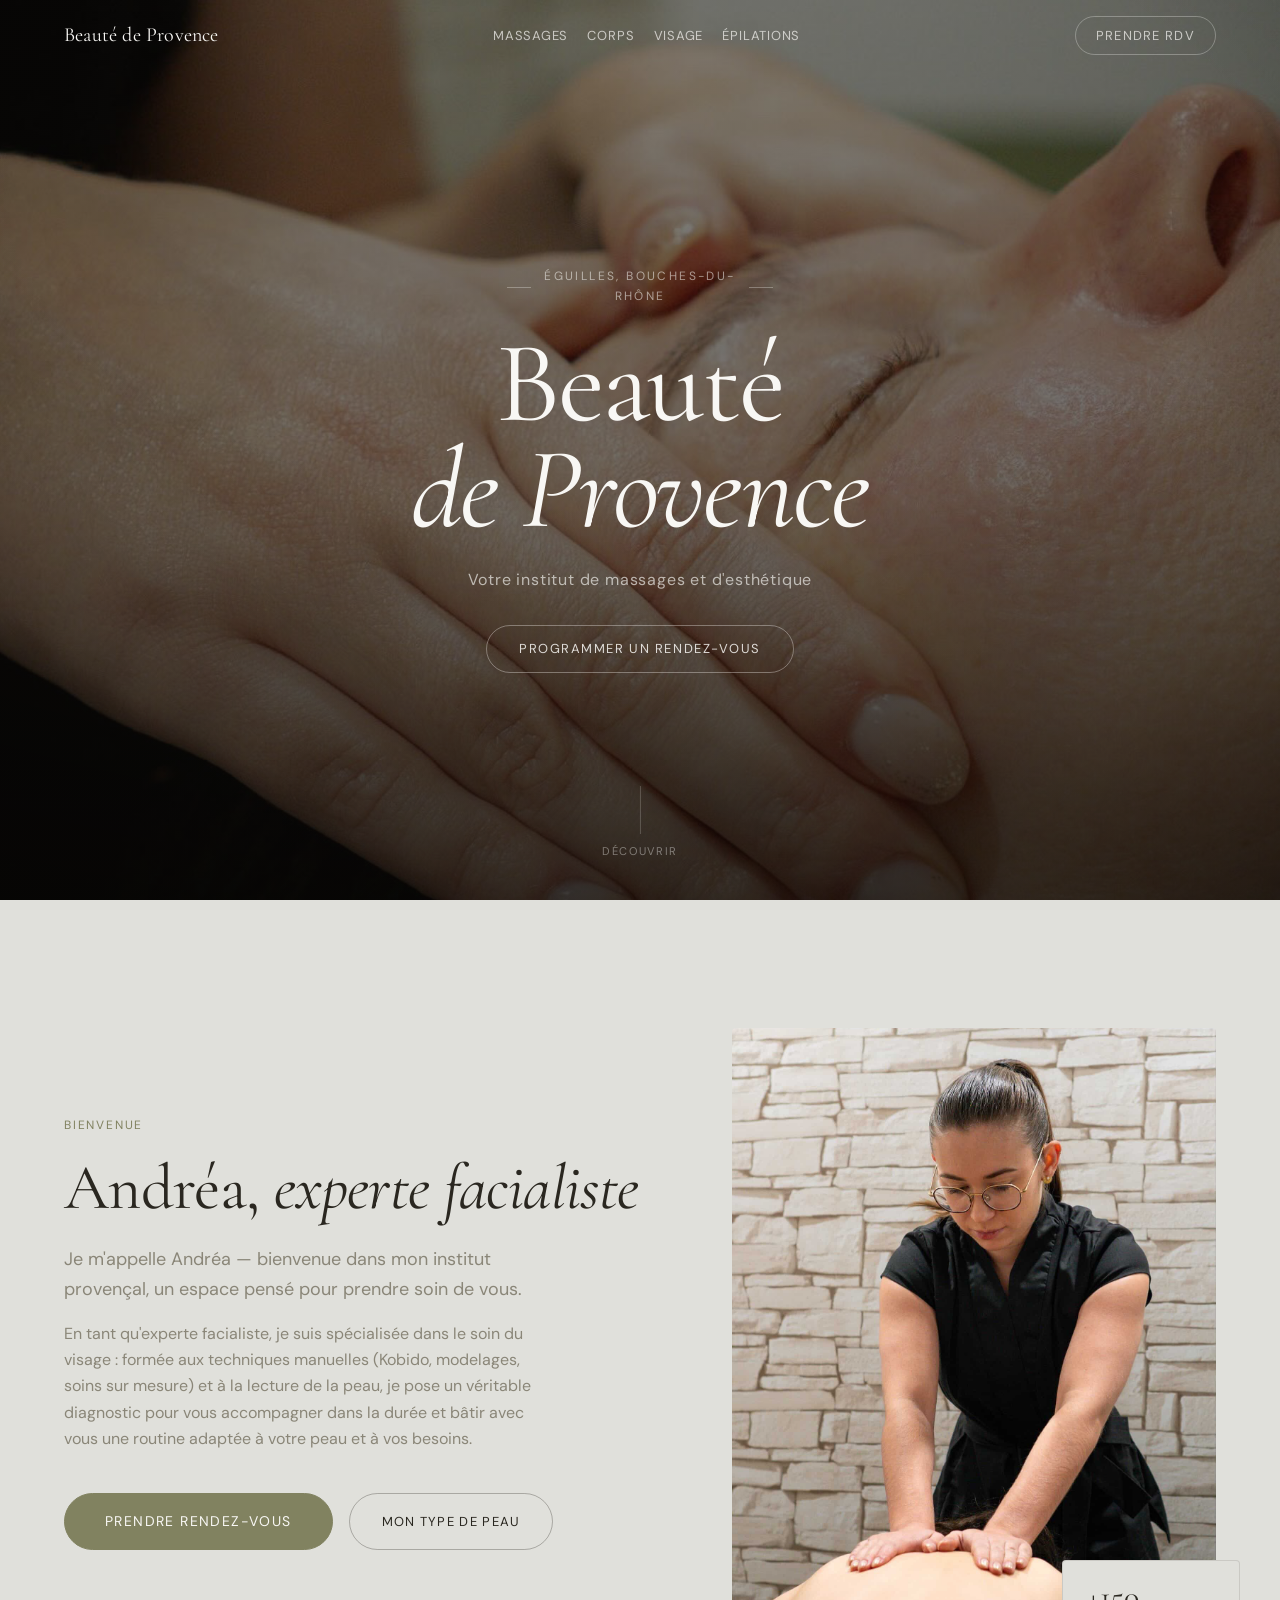
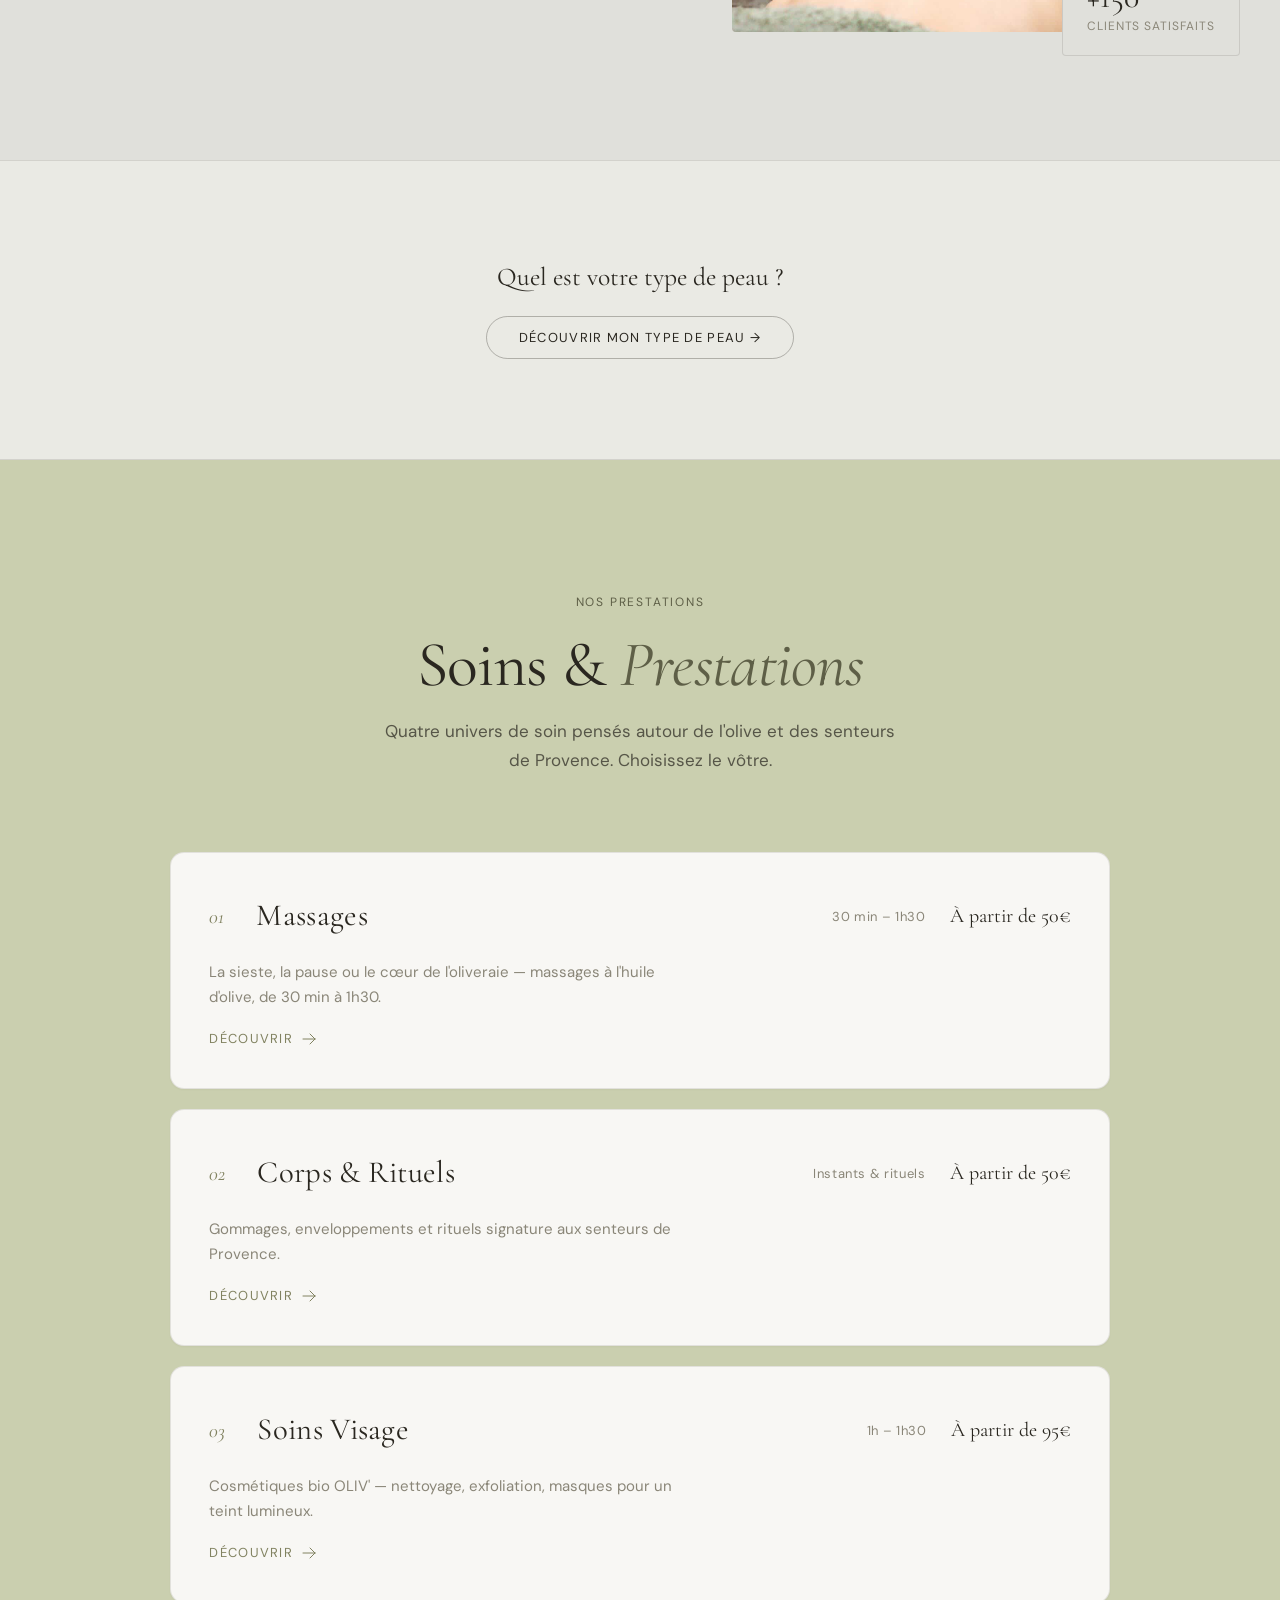
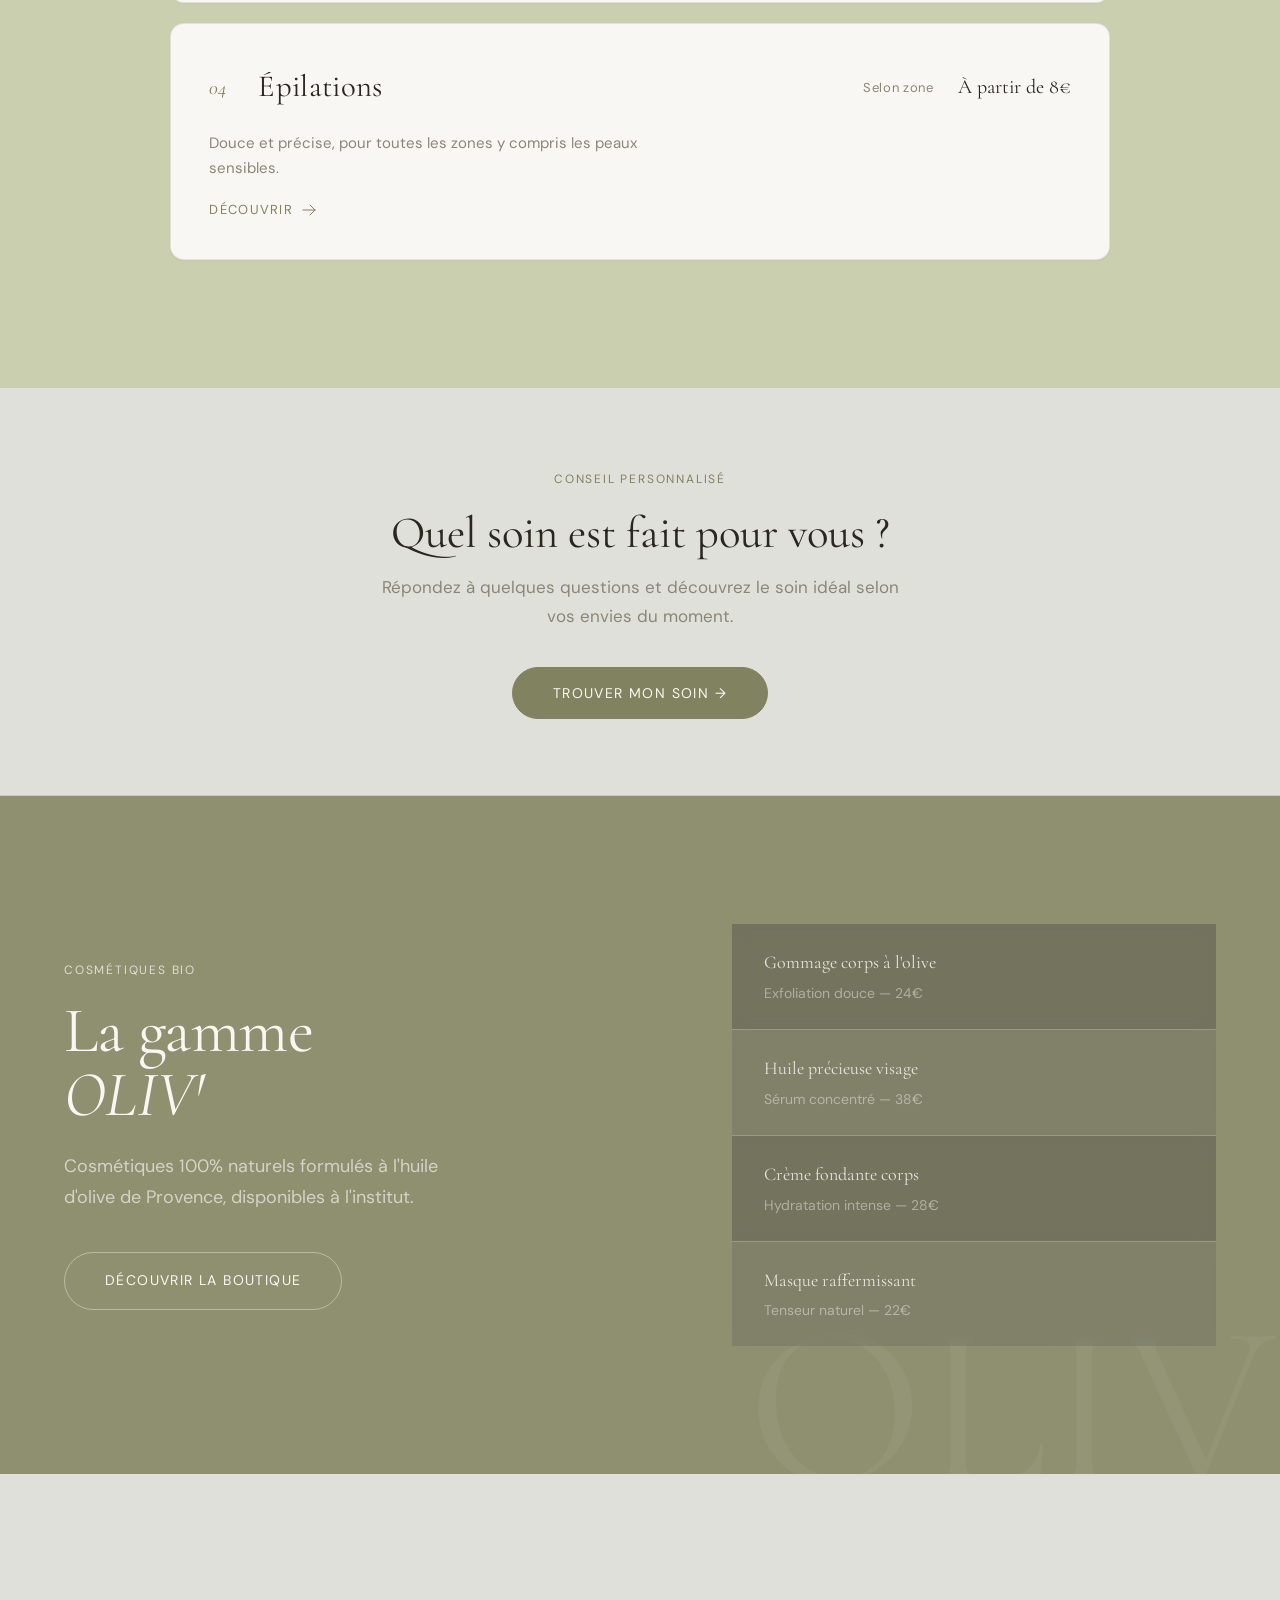
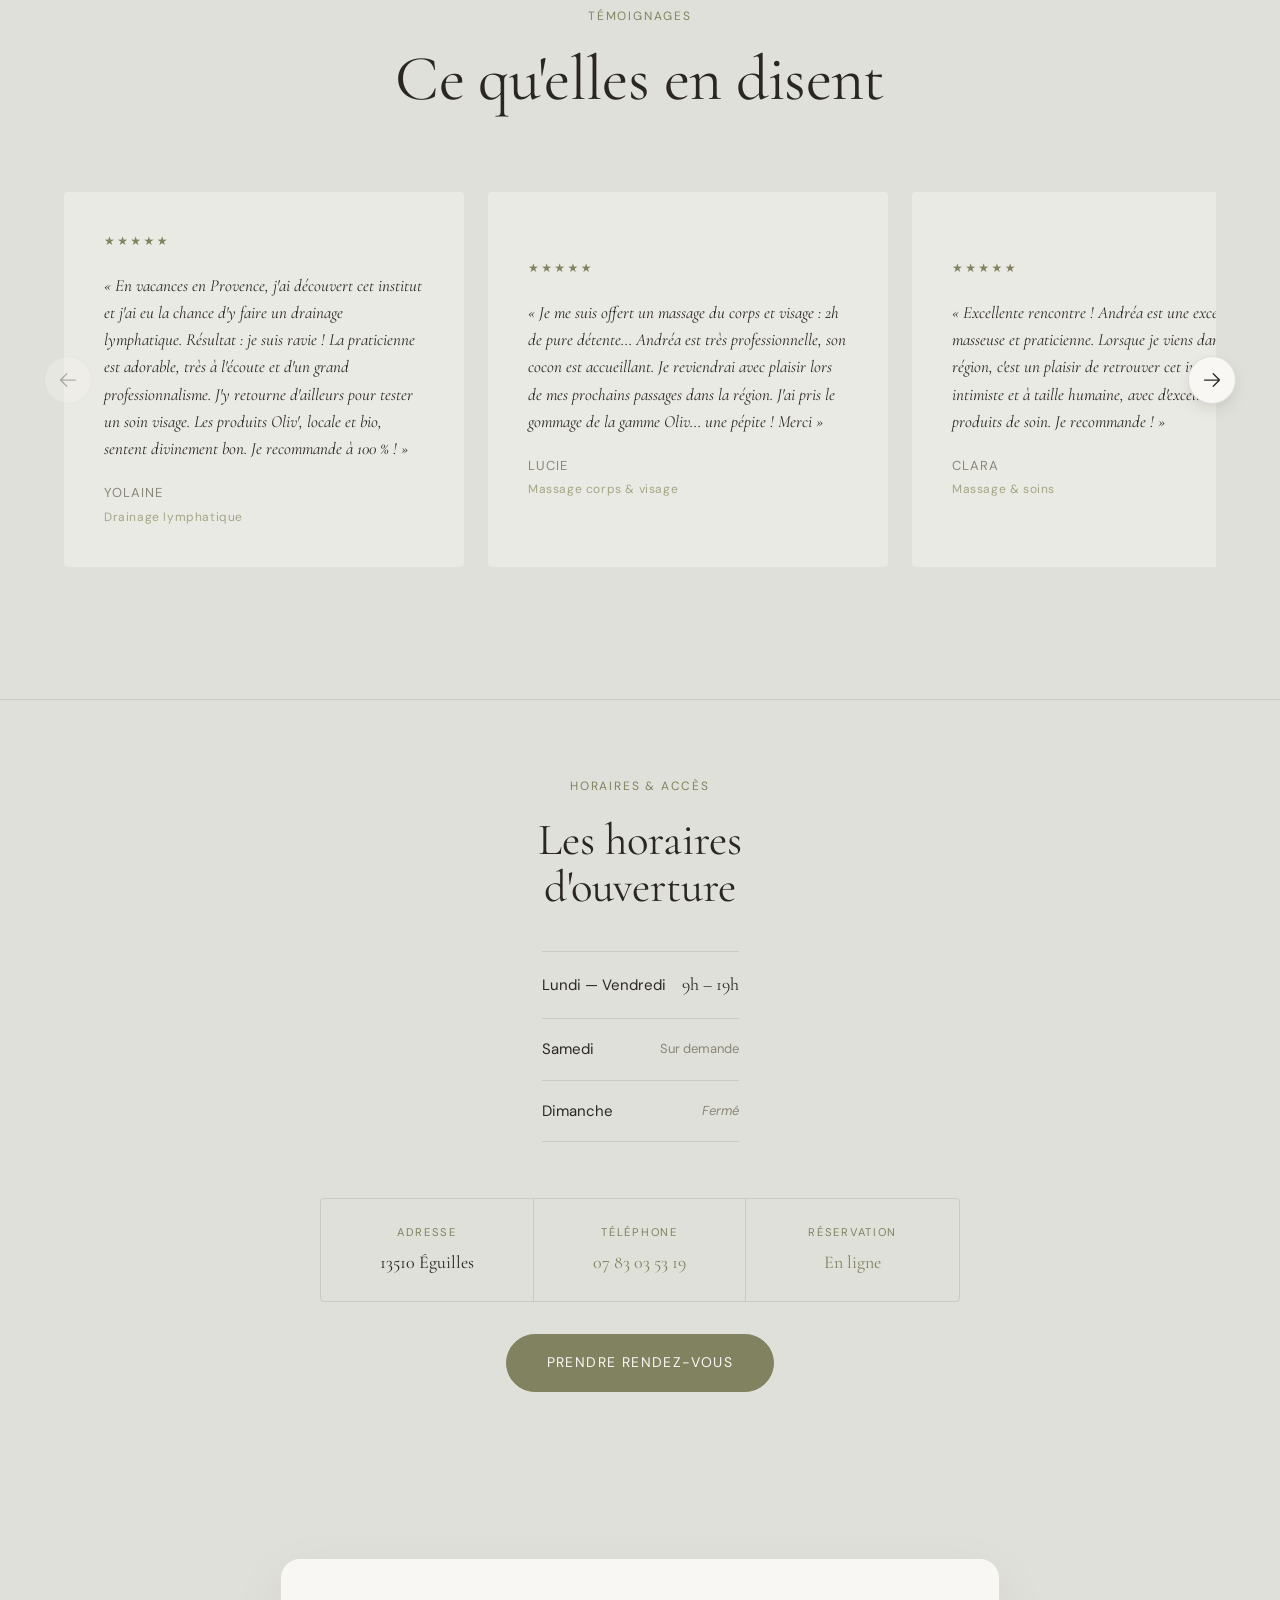
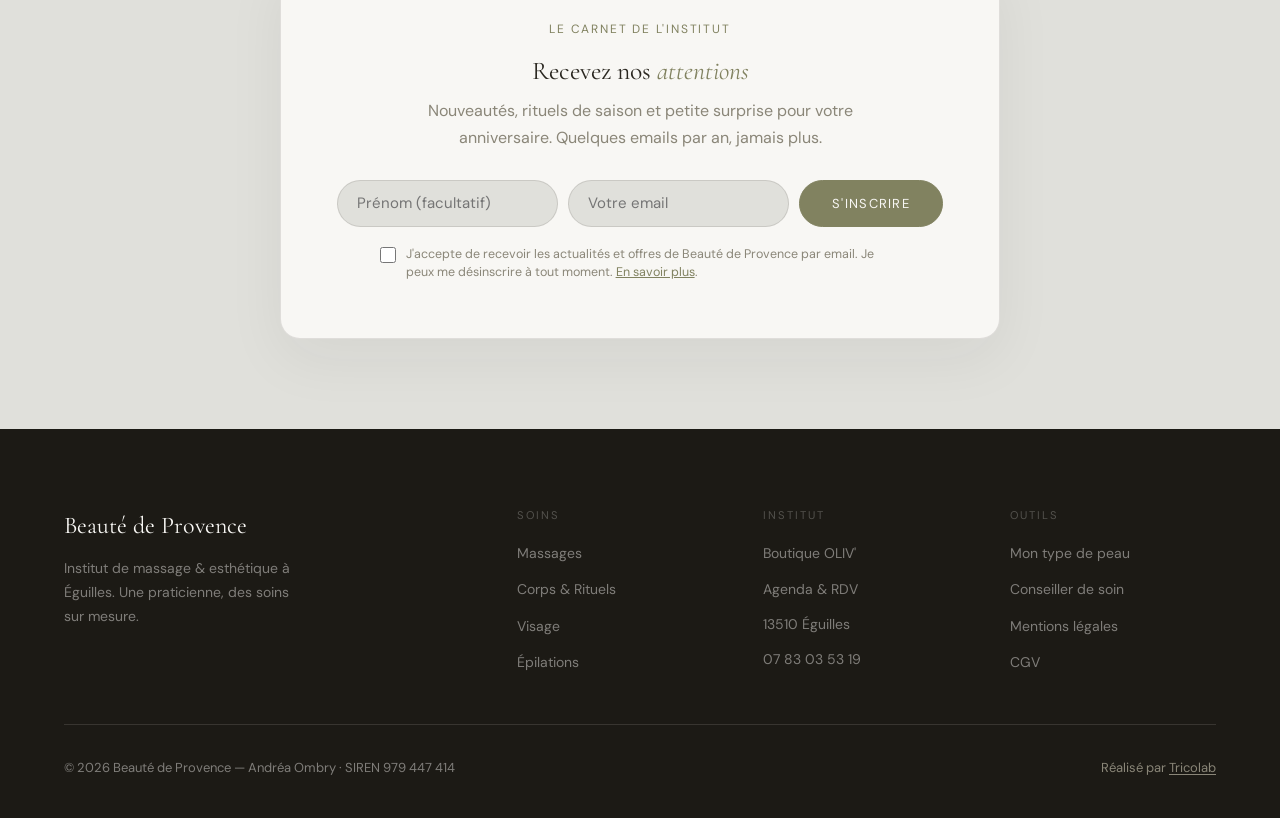
==== index.html @ d8b77d00 "feat: diagnostic peau payant, massage Balade (cabine 90min), num tél, produits OLIV' - Numéro de tél" ====
<!DOCTYPE html>
<html lang="fr">
<head>
  <meta charset="UTF-8">
  <meta name="viewport" content="width=device-width, initial-scale=1.0">
  <title>Beauté de Provence — Institut Massage &amp; Esthétique, Éguilles</title>
  <meta name="description" content="Institut de massage et esthétique à Éguilles (13510). Andréa Ombry. Massages, soins visage, rituels corps, épilations, cosmétiques OLIV'. Réservation en ligne.">
  <link rel="canonical" href="https://www.beautedeprovence.fr/">
  <meta property="og:title" content="Beauté de Provence — Institut Massage &amp; Esthétique">
  <meta property="og:description" content="Institut de massage et esthétique à Éguilles. Soins sur mesure par Andréa Ombry.">
  <meta property="og:image" content="https://www.beautedeprovence.fr/assets/og.jpg">
  <meta name="twitter:card" content="summary_large_image">
  <script type="application/ld+json">{"@context":"https://schema.org","@type":"BeautySalon","name":"Beauté de Provence","description":"Institut de massage et esthétique à Éguilles","url":"https://www.beautedeprovence.fr","telephone":"+33783035319","address":{"@type":"PostalAddress","addressLocality":"Éguilles","postalCode":"13510","addressCountry":"FR"},"openingHoursSpecification":[{"@type":"OpeningHoursSpecification","dayOfWeek":["Monday","Tuesday","Wednesday","Thursday","Friday"],"opens":"09:00","closes":"19:00"}],"priceRange":"€€"}</script>
  <link rel="preconnect" href="https://fonts.googleapis.com">
  <link rel="preconnect" href="https://fonts.gstatic.com" crossorigin>
  <link href="https://fonts.googleapis.com/css2?family=Cormorant+Garamond:ital,wght@0,300;0,400;0,500;1,300;1,400&family=DM+Sans:wght@300;400;500&display=swap" rel="stylesheet">
  <link rel="stylesheet" href="css/main.css?v=20260703f">
</head>
<body>

<!-- ═══════════════════════════════ NAV ═══════════════════════════════ -->
<nav class="nav nav--dark" id="nav">
  <div class="wrap nav__inner">
    <a href="index.html" class="nav__logo">Beauté de Provence</a>
    <ul class="nav__links">
      <li><a href="massages.html" class="nav__link">Massages</a></li>
      <li><a href="corps.html" class="nav__link">Corps</a></li>
      <li><a href="visage.html" class="nav__link">Visage</a></li>
      <li><a href="epilations.html" class="nav__link">Épilations</a></li>
    </ul>
    <a href="rendez-vous.html" class="nav__cta">Prendre RDV</a>
    <button class="nav__burger" aria-label="Menu" aria-expanded="false">
      <span></span><span></span><span></span>
    </button>
  </div>
</nav>

<div class="nav__mobile">
  <a href="massages.html">Massages</a>
  <a href="corps.html">Corps &amp; Rituels</a>
  <a href="visage.html">Visage</a>
  <a href="epilations.html">Épilations</a>
  <a href="boutique-oliv.html">Boutique OLIV'</a>
  <a href="rendez-vous.html">Prendre rendez-vous</a>
</div>

<!-- ═══════════════════════════════ HERO ══════════════════════════════ -->
<section class="hero">
  <div class="hero__media">
    <video
      class="hero__video"
      src="assets/video/hero.mp4"
      poster="assets/images/hero-poster.jpg"
      autoplay
      muted
      loop
      playsinline
      preload="auto"
      data-fallback="assets/images/hero-fallback.jpg"
      aria-label="Institut Beauté de Provence, Éguilles"
    ></video>
  </div>
  <div class="hero__overlay"></div>
  <div class="hero__content">
    <p class="hero__eyebrow" data-reveal="fade">Éguilles, Bouches-du-Rhône</p>
    <h1 class="hero__title" data-reveal data-delay="2">Beauté<br><em>de Provence</em></h1>
    <p class="hero__sub" data-reveal data-delay="3">Votre institut de massages et d'esthétique</p>
    <a href="rendez-vous.html" class="hero__pill" data-reveal data-delay="4">Programmer un rendez-vous</a>
  </div>
  <div class="hero__scroll">
    <div class="hero__scroll-line"></div>
    <span>Découvrir</span>
  </div>
</section>

<!-- ═══════════════════════════════ INTRO ═════════════════════════════ -->
<section class="section">
  <div class="wrap">
    <div class="grid-asym">
      <div data-reveal>
        <p class="section-eyebrow">Bienvenue</p>
        <h2 class="d2">Andréa, <em>experte facialiste</em></h2>
        <p class="body-lg text-muted" style="margin-top:1.5rem;max-width:480px">
          Je m'appelle Andréa — bienvenue dans mon institut provençal, un espace pensé pour prendre soin de vous.
        </p>
        <p class="body text-muted" style="margin-top:1rem;max-width:480px">
          En tant qu'experte facialiste, je suis spécialisée dans le soin du visage : formée aux techniques manuelles (Kobido, modelages, soins sur mesure) et à la lecture de la peau, je pose un véritable diagnostic pour vous accompagner dans la durée et bâtir avec vous une routine adaptée à votre peau et à vos besoins.
        </p>
        <div style="margin-top:2.5rem;display:flex;flex-wrap:wrap;gap:1rem">
          <a href="rendez-vous.html" class="btn btn--olive btn--lg">Prendre rendez-vous</a>
          <button class="btn btn--outline" data-sim="diagnostic">Mon type de peau</button>
        </div>
      </div>
      <div data-reveal="right" data-delay="2">
        <div style="position:relative">
          <div class="card-photo" style="aspect-ratio:4/5">
            <img src="assets/images/institut-massage.jpg" alt="Andréa, praticienne à l'institut Beauté de Provence, réalisant un massage" loading="lazy">
          </div>
          <div class="hide-mobile" style="position:absolute;bottom:-1.5rem;right:-1.5rem;background:var(--bg);border:1px solid var(--line);border-radius:4px;padding:1.25rem 1.5rem;min-width:160px">
            <p style="font-family:var(--font-display);font-size:2rem;line-height:1">+150</p>
            <p class="caption text-muted" style="margin-top:.25rem">clients satisfaits</p>
          </div>
        </div>
      </div>
    </div>
  </div>
</section>

<!-- ═══════════════════════════════ SIMULATEURS ═══════════════════════ -->
<section class="section--sm" style="background:var(--bg-card);border-top:1px solid var(--line);border-bottom:1px solid var(--line)">
  <div class="wrap">
    <div style="text-align:center;padding:clamp(.5rem,3vw,1.5rem) 0" data-reveal>
      <h3 class="h2" style="margin-bottom:1.5rem">Quel est votre type de peau ?</h3>
      <button class="btn btn--outline" data-sim="diagnostic">Découvrir mon type de peau →</button>
    </div>
  </div>
</section>

<!-- ═══════════════════════════════ SOINS ═════════════════════════════ -->
<section class="section section--soins">
  <div class="wrap">
    <div class="section-header section-header--center" data-reveal>
      <p class="section-eyebrow">Nos prestations</p>
      <h2 class="d2">Soins &amp; <em>Prestations</em></h2>
      <p class="section-sub">Quatre univers de soin pensés autour de l'olive et des senteurs de Provence. Choisissez le vôtre.</p>
    </div>
    <div class="soins-list">
      <div class="card-soin" data-reveal data-delay="1">
        <div class="card-soin__top">
          <span class="card-soin__num">01</span>
          <h3 class="card-soin__title" style="flex:1;padding:0 1rem">Massages</h3>
          <div class="card-soin__meta hide-mobile">
            <span class="card-soin__duration">30 min – 1h30</span>
            <span class="card-soin__price">À partir de 50€</span>
          </div>
        </div>
        <p class="card-soin__desc">La sieste, la pause ou le cœur de l'oliveraie — massages à l'huile d'olive, de 30 min à 1h30.</p>
        <div style="display:flex;align-items:center;justify-content:space-between">
          <div class="card-soin__meta hide-desktop" style="display:flex;gap:1rem">
            <span class="card-soin__duration">30 min – 1h30</span>
            <span class="card-soin__price">À partir de 50€</span>
          </div>
          <a href="massages.html" class="card-soin__link">
            Découvrir
            <svg xmlns="http://www.w3.org/2000/svg" fill="none" viewBox="0 0 24 24" stroke-width="1.5" stroke="currentColor"><path stroke-linecap="round" stroke-linejoin="round" d="M13.5 4.5L21 12m0 0l-7.5 7.5M21 12H3"/></svg>
          </a>
        </div>
      </div>

      <div class="card-soin" data-reveal data-delay="2">
        <div class="card-soin__top">
          <span class="card-soin__num">02</span>
          <h3 class="card-soin__title" style="flex:1;padding:0 1rem">Corps &amp; Rituels</h3>
          <div class="card-soin__meta hide-mobile">
            <span class="card-soin__duration">Instants &amp; rituels</span>
            <span class="card-soin__price">À partir de 50€</span>
          </div>
        </div>
        <p class="card-soin__desc">Gommages, enveloppements et rituels signature aux senteurs de Provence.</p>
        <div style="display:flex;align-items:center;justify-content:space-between">
          <div class="card-soin__meta hide-desktop" style="display:flex;gap:1rem">
            <span class="card-soin__duration">Instants &amp; rituels</span>
            <span class="card-soin__price">À partir de 50€</span>
          </div>
          <a href="corps.html" class="card-soin__link">
            Découvrir
            <svg xmlns="http://www.w3.org/2000/svg" fill="none" viewBox="0 0 24 24" stroke-width="1.5" stroke="currentColor"><path stroke-linecap="round" stroke-linejoin="round" d="M13.5 4.5L21 12m0 0l-7.5 7.5M21 12H3"/></svg>
          </a>
        </div>
      </div>

      <div class="card-soin" data-reveal data-delay="3">
        <div class="card-soin__top">
          <span class="card-soin__num">03</span>
          <h3 class="card-soin__title" style="flex:1;padding:0 1rem">Soins Visage</h3>
          <div class="card-soin__meta hide-mobile">
            <span class="card-soin__duration">1h – 1h30</span>
            <span class="card-soin__price">À partir de 95€</span>
          </div>
        </div>
        <p class="card-soin__desc">Cosmétiques bio OLIV' — nettoyage, exfoliation, masques pour un teint lumineux.</p>
        <div style="display:flex;align-items:center;justify-content:space-between">
          <div class="card-soin__meta hide-desktop" style="display:flex;gap:1rem">
            <span class="card-soin__duration">1h – 1h30</span>
            <span class="card-soin__price">À partir de 95€</span>
          </div>
          <a href="visage.html" class="card-soin__link">
            Découvrir
            <svg xmlns="http://www.w3.org/2000/svg" fill="none" viewBox="0 0 24 24" stroke-width="1.5" stroke="currentColor"><path stroke-linecap="round" stroke-linejoin="round" d="M13.5 4.5L21 12m0 0l-7.5 7.5M21 12H3"/></svg>
          </a>
        </div>
      </div>

      <div class="card-soin" data-reveal data-delay="4">
        <div class="card-soin__top">
          <span class="card-soin__num">04</span>
          <h3 class="card-soin__title" style="flex:1;padding:0 1rem">Épilations</h3>
          <div class="card-soin__meta hide-mobile">
            <span class="card-soin__duration">Selon zone</span>
            <span class="card-soin__price">À partir de 8€</span>
          </div>
        </div>
        <p class="card-soin__desc">Douce et précise, pour toutes les zones y compris les peaux sensibles.</p>
        <div style="display:flex;align-items:center;justify-content:space-between">
          <div class="card-soin__meta hide-desktop" style="display:flex;gap:1rem">
            <span class="card-soin__duration">Selon zone</span>
            <span class="card-soin__price">À partir de 8€</span>
          </div>
          <a href="epilations.html" class="card-soin__link">
            Découvrir
            <svg xmlns="http://www.w3.org/2000/svg" fill="none" viewBox="0 0 24 24" stroke-width="1.5" stroke="currentColor"><path stroke-linecap="round" stroke-linejoin="round" d="M13.5 4.5L21 12m0 0l-7.5 7.5M21 12H3"/></svg>
          </a>
        </div>
      </div>
    </div>
  </div>
</section>


<!-- ═══════════════════════════ CONSEIL PERSONNALISÉ ══════════════════ -->
<section class="section--sm" style="border-bottom:1px solid var(--line)">
  <div class="wrap">
    <div style="text-align:center;max-width:600px;margin:0 auto" data-reveal>
      <p class="section-eyebrow">Conseil personnalisé</p>
      <h2 class="d3" style="margin:0 0 1rem">Quel soin est fait pour vous ?</h2>
      <p class="section-sub" style="margin:0 auto 2.25rem">Répondez à quelques questions et découvrez le soin idéal selon vos envies du moment.</p>
      <button class="btn btn--olive btn--lg" data-sim="conseiller">Trouver mon soin →</button>
    </div>
  </div>
</section>

<!-- ═══════════════════════════════ OLIV' ═════════════════════════════ -->
<section class="section oliv-section">
  <div class="wrap">
    <div class="grid-asym">
      <div data-reveal>
        <p class="caption" style="color:rgba(248,247,244,.75);margin-bottom:1.25rem;letter-spacing:.15em">Cosmétiques bio</p>
        <h2 class="d2 text-white">La gamme<br><em>OLIV'</em></h2>
        <p class="body-lg" style="color:rgba(248,247,244,.65);margin-top:1.5rem;max-width:420px">
          Cosmétiques 100% naturels formulés à l'huile d'olive de Provence, disponibles à l'institut.
        </p>
        <a href="boutique-oliv.html" class="btn btn--ghost-dark btn--lg" style="margin-top:2.5rem">Découvrir la boutique</a>
      </div>
      <div data-reveal="right" data-delay="2">
        <div style="display:flex;flex-direction:column;gap:1px;background:rgba(248,247,244,.1)">
          <div style="background:rgba(28,26,21,.3);padding:1.5rem 2rem;backdrop-filter:blur(8px)">
            <p style="color:rgba(248,247,244,.85);font-family:var(--font-display);font-size:1.125rem">Gommage corps à l'olive</p>
            <p style="color:rgba(248,247,244,.45);font-size:.875rem;margin-top:.25rem">Exfoliation douce — 24€</p>
          </div>
          <div style="background:rgba(28,26,21,.2);padding:1.5rem 2rem;backdrop-filter:blur(8px)">
            <p style="color:rgba(248,247,244,.85);font-family:var(--font-display);font-size:1.125rem">Huile précieuse visage</p>
            <p style="color:rgba(248,247,244,.45);font-size:.875rem;margin-top:.25rem">Sérum concentré — 38€</p>
          </div>
          <div style="background:rgba(28,26,21,.3);padding:1.5rem 2rem;backdrop-filter:blur(8px)">
            <p style="color:rgba(248,247,244,.85);font-family:var(--font-display);font-size:1.125rem">Crème fondante corps</p>
            <p style="color:rgba(248,247,244,.45);font-size:.875rem;margin-top:.25rem">Hydratation intense — 28€</p>
          </div>
          <div style="background:rgba(28,26,21,.2);padding:1.5rem 2rem;backdrop-filter:blur(8px)">
            <p style="color:rgba(248,247,244,.85);font-family:var(--font-display);font-size:1.125rem">Masque raffermissant</p>
            <p style="color:rgba(248,247,244,.45);font-size:.875rem;margin-top:.25rem">Tenseur naturel — 22€</p>
          </div>
        </div>
      </div>
    </div>
  </div>
</section>

<!-- ═══════════════════════════════ AVIS ══════════════════════════════ -->
<section class="section">
  <div class="wrap">
    <div class="section-header section-header--center" data-reveal>
      <p class="section-eyebrow">Témoignages</p>
      <h2 class="d2">Ce qu'elles en disent</h2>
    </div>
    <div class="review-carousel" data-reveal>
      <button class="review-nav review-nav--prev" type="button" aria-label="Avis précédent">
        <svg xmlns="http://www.w3.org/2000/svg" fill="none" viewBox="0 0 24 24" stroke-width="1.5" stroke="currentColor"><path stroke-linecap="round" stroke-linejoin="round" d="M10.5 19.5L3 12m0 0l7.5-7.5M3 12h18"/></svg>
      </button>
      <div class="review-track" id="review-track">
        <article class="review">
          <div class="review__stars">★★★★★</div>
          <p class="review__text">« En vacances en Provence, j'ai découvert cet institut et j'ai eu la chance d'y faire un drainage lymphatique. Résultat : je suis ravie ! La praticienne est adorable, très à l'écoute et d'un grand professionnalisme. J'y retourne d'ailleurs pour tester un soin visage. Les produits Oliv', locale et bio, sentent divinement bon. Je recommande à 100 % ! »</p>
          <div>
            <p class="review__author">Yolaine</p>
            <p class="review__service">Drainage lymphatique</p>
          </div>
        </article>
        <article class="review">
          <div class="review__stars">★★★★★</div>
          <p class="review__text">« Je me suis offert un massage du corps et visage : 2h de pure détente… Andréa est très professionnelle, son cocon est accueillant. Je reviendrai avec plaisir lors de mes prochains passages dans la région. J'ai pris le gommage de la gamme Oliv… une pépite ! Merci »</p>
          <div>
            <p class="review__author">Lucie</p>
            <p class="review__service">Massage corps &amp; visage</p>
          </div>
        </article>
        <article class="review">
          <div class="review__stars">★★★★★</div>
          <p class="review__text">« Excellente rencontre ! Andréa est une excellente masseuse et praticienne. Lorsque je viens dans la région, c'est un plaisir de retrouver cet institut intimiste et à taille humaine, avec d'excellents produits de soin. Je recommande ! »</p>
          <div>
            <p class="review__author">Clara</p>
            <p class="review__service">Massage &amp; soins</p>
          </div>
        </article>
        <article class="review">
          <div class="review__stars">★★★★★</div>
          <p class="review__text">« Merci Andréa pour ce moment très agréable, ainsi que pour votre gentillesse suite à mon soin visage… Je recommande l'institut Beauté de Provence. »</p>
          <div>
            <p class="review__author">Stéphanie</p>
            <p class="review__service">Soin visage</p>
          </div>
        </article>
        <article class="review">
          <div class="review__stars">★★★★★</div>
          <p class="review__text">« Première visite chez Beauté de Provence, un soin visage exceptionnel, Andréa est très professionnelle : un vrai moment de détente. Je recommande à 100 % »</p>
          <div>
            <p class="review__author">Audrey</p>
            <p class="review__service">Soin visage</p>
          </div>
        </article>
        <article class="review">
          <div class="review__stars">★★★★★</div>
          <p class="review__text">« Première séance de drainage lymphatique visage et corps au top. Soin relaxant et efficace. Une praticienne très professionnelle et bel institut pour un moment cocooning. À refaire ! »</p>
          <div>
            <p class="review__author">Candy</p>
            <p class="review__service">Drainage lymphatique</p>
          </div>
        </article>
        <article class="review">
          <div class="review__stars">★★★★★</div>
          <p class="review__text">« La prise de rdv sur le site est très pratique. Le salon est ressourçant, Andréa est très professionnelle, massages et soins au top. Détente et relaxation au RDV. Belle expérience. Je recommande »</p>
          <div>
            <p class="review__author">Évelyne</p>
            <p class="review__service">Massages &amp; soins</p>
          </div>
        </article>
        <article class="review">
          <div class="review__stars">★★★★★</div>
          <p class="review__text">« Un accueil chaleureux, des soins superbes, des produits de qualité et des conseils avisés. Une très belle parenthèse pour prendre du temps pour soi. »</p>
          <div>
            <p class="review__author">Pauline</p>
            <p class="review__service">Soins &amp; conseils</p>
          </div>
        </article>
        <article class="review">
          <div class="review__stars">★★★★★</div>
          <p class="review__text">« Très bel accueil. Grande disponibilité et gentillesse. Soin bien réalisé. Je recommande vivement cet institut. »</p>
          <div>
            <p class="review__author">Sophie</p>
            <p class="review__service">Soin</p>
          </div>
        </article>
        <article class="review">
          <div class="review__stars">★★★★★</div>
          <p class="review__text">« Parfait ! Je reviendrai avec plaisir ! »</p>
          <div>
            <p class="review__author">Lou</p>
            <p class="review__service">Cliente fidèle</p>
          </div>
        </article>
      </div>
      <button class="review-nav review-nav--next" type="button" aria-label="Avis suivant">
        <svg xmlns="http://www.w3.org/2000/svg" fill="none" viewBox="0 0 24 24" stroke-width="1.5" stroke="currentColor"><path stroke-linecap="round" stroke-linejoin="round" d="M13.5 4.5L21 12m0 0l-7.5 7.5M21 12H3"/></svg>
      </button>
    </div>
  </div>
</section>

<!-- ═══════════════════════════════ HORAIRES ══════════════════════════ -->
<section class="section--sm" style="border-top:1px solid var(--line)">
  <div class="wrap">
    <div class="grid-asym grid-asym--stack">
      <div data-reveal>
        <p class="section-eyebrow">Horaires &amp; Accès</p>
        <h2 class="d3">Les horaires<br>d'ouverture</h2>
        <div style="margin-top:2.5rem">
          <div class="tarif-row"><span class="tarif-name">Lundi — Vendredi</span><span class="tarif-price">9h – 19h</span></div>
          <div class="tarif-row"><span class="tarif-name">Samedi</span><span class="tarif-dur">Sur demande</span></div>
          <div class="tarif-row"><span class="tarif-name">Dimanche</span><span class="tarif-dur" style="font-style:italic">Fermé</span></div>
        </div>
      </div>
      <div data-reveal="right" data-delay="2">
        <div class="contact-card">
          <div class="contact-card__item">
            <span class="contact-card__label">Adresse</span>
            <span class="contact-card__val">13510 Éguilles</span>
          </div>
          <div class="contact-card__item">
            <span class="contact-card__label">Téléphone</span>
            <a href="tel:0783035319" class="contact-card__val" style="color:var(--olive)">07 83 03 53 19</a>
          </div>
          <div class="contact-card__item">
            <span class="contact-card__label">Réservation</span>
            <a href="rendez-vous.html" class="contact-card__val" style="color:var(--olive)">En ligne</a>
          </div>
        </div>
        <a href="rendez-vous.html" class="btn btn--olive btn--lg" style="margin-top:2rem">Prendre rendez-vous</a>
      </div>
    </div>
  </div>
</section>

<!-- ═══════════════════════════════ NEWSLETTER ════════════════════════ -->
<section class="nl" id="newsletter">
  <div class="wrap">
    <div class="nl__card" data-reveal="up">
      <p class="eyebrow">Le carnet de l'institut</p>
      <h2 class="h2 nl__title">Recevez nos <em>attentions</em></h2>
      <p class="nl__sub">Nouveautés, rituels de saison et petite surprise pour votre anniversaire. Quelques emails par an, jamais plus.</p>
      <form class="nl__form" id="nl-form" novalidate>
        <div class="nl__row">
          <input type="text" id="nl-nom" class="nl__input" placeholder="Prénom (facultatif)" autocomplete="given-name">
          <input type="email" id="nl-email" class="nl__input" placeholder="Votre email" autocomplete="email" required>
          <button type="submit" class="btn btn--olive">S'inscrire</button>
        </div>
        <label class="nl__consent">
          <input type="checkbox" id="nl-consent" required>
          <span>J'accepte de recevoir les actualités et offres de Beauté de Provence par email. Je peux me désinscrire à tout moment. <a href="mentions-legales.html">En savoir plus</a>.</span>
        </label>
        <p class="nl__msg" id="nl-msg" hidden></p>
      </form>
    </div>
  </div>
</section>

<!-- ═══════════════════════════════ FOOTER ════════════════════════════ -->
<footer class="footer">
  <div class="wrap">
    <div class="footer__grid">
      <div>
        <p class="footer__brand">Beauté de Provence</p>
        <p class="footer__desc">Institut de massage &amp; esthétique à Éguilles. Une praticienne, des soins sur mesure.</p>
      </div>
      <div>
        <p class="footer__col-title">Soins</p>
        <ul class="footer__links">
          <li><a href="massages.html" class="footer__link">Massages</a></li>
          <li><a href="corps.html" class="footer__link">Corps &amp; Rituels</a></li>
          <li><a href="visage.html" class="footer__link">Visage</a></li>
          <li><a href="epilations.html" class="footer__link">Épilations</a></li>
        </ul>
      </div>
      <div>
        <p class="footer__col-title">Institut</p>
        <ul class="footer__links">
          <li><a href="boutique-oliv.html" class="footer__link">Boutique OLIV'</a></li>
          <li><a href="rendez-vous.html" class="footer__link">Agenda &amp; RDV</a></li>
          <li class="footer__link" style="cursor:default">13510 Éguilles</li>
          <li><a href="tel:0783035319" class="footer__link">07 83 03 53 19</a></li>
        </ul>
      </div>
      <div>
        <p class="footer__col-title">Outils</p>
        <ul class="footer__links">
          <li><button class="footer__link" data-sim="diagnostic" style="background:none;border:none;cursor:pointer;font-family:inherit;font-size:.875rem;padding:0;text-align:left">Mon type de peau</button></li>
          <li><button class="footer__link" data-sim="conseiller" style="background:none;border:none;cursor:pointer;font-family:inherit;font-size:.875rem;padding:0;text-align:left">Conseiller de soin</button></li>
          <li><a href="mentions-legales.html" class="footer__link">Mentions légales</a></li>
          <li><a href="mentions-legales.html" class="footer__link">CGV</a></li>
        </ul>
      </div>
    </div>
    <div class="footer__bottom">
      <span>© 2026 Beauté de Provence — Andréa Ombry · SIREN 979 447 414</span>
      <span class="footer__credit">Réalisé par <a href="https://www.tricolab.fr" target="_blank" rel="noopener">Tricolab</a></span>
    </div>
  </div>
</footer>

<button class="back-top" aria-label="Retour en haut">
  <svg xmlns="http://www.w3.org/2000/svg" fill="none" viewBox="0 0 24 24" stroke-width="1.5" stroke="currentColor" width="18" height="18"><path stroke-linecap="round" stroke-linejoin="round" d="M4.5 15.75l7.5-7.5 7.5 7.5"/></svg>
</button>

<!-- ═══════════════════════════════ MODAL DIAGNOSTIC ═════════════════ -->
<div class="modal-bg" id="sim-diag-bg">
  <div class="modal" id="sim-diag" role="dialog" aria-modal="true">
    <div class="modal__head">
      <div>
        <p class="caption text-muted" style="margin-bottom:.375rem">Test express</p>
        <h2 class="h2">Votre type de peau</h2>
      </div>
      <button class="modal__close" aria-label="Fermer">
        <svg xmlns="http://www.w3.org/2000/svg" fill="none" viewBox="0 0 24 24" stroke-width="1.5" stroke="currentColor" width="16" height="16"><path stroke-linecap="round" stroke-linejoin="round" d="M6 18L18 6M6 6l12 12"/></svg>
      </button>
    </div>
    <div class="modal__body"></div>
  </div>
</div>

<!-- ═══════════════════════════════ MODAL CONSEILLER ═════════════════ -->
<div class="modal-bg" id="sim-cons-bg">
  <div class="modal" id="sim-cons" role="dialog" aria-modal="true">
    <div class="modal__head">
      <div>
        <p class="caption text-muted" style="margin-bottom:.375rem">Conseiller personnalisé</p>
        <h2 class="h2">Votre soin idéal</h2>
      </div>
      <button class="modal__close" aria-label="Fermer">
        <svg xmlns="http://www.w3.org/2000/svg" fill="none" viewBox="0 0 24 24" stroke-width="1.5" stroke="currentColor" width="16" height="16"><path stroke-linecap="round" stroke-linejoin="round" d="M6 18L18 6M6 6l12 12"/></svg>
      </button>
    </div>
    <div class="modal__body"></div>
  </div>
</div>

<script src="js/store.js?v=20260703f"></script>
<script src="js/app.js?v=20260703f"></script>
<script src="js/newsletter.js?v=20260703f"></script>
<script src="js/reviews.js?v=20260703f"></script>
</body>
</html>
---- css/main.css ----
/* ================================================================
   BEAUTÉ DE PROVENCE — Design System
   Palette extraite du site réel : #E0E0DB / #818260 / #1C1A15
   Fonts : Cormorant Garamond (display) + DM Sans (body)
================================================================ */

/* ── Variables ──────────────────────────────────────────────── */
:root {
  --bg:          #E0E0DB;
  --bg-alt:      #D4D4CE;
  --bg-dark:     #1C1A15;
  --bg-card:     #EAEAE4;

  --olive:       #818260;
  --olive-dark:  #5E5F47;
  --olive-light: #A4A586;
  --olive-bg:    #8F9070;

  --text:        #2A2720;
  --text-mid:    #5A5648;
  --text-muted:  #8A8678;
  --text-light:  #AEAA9E;

  --white:       #F8F7F4;
  --line:        rgba(42, 39, 32, 0.12);
  --line-dark:   rgba(248, 247, 244, 0.12);

  --font-display: 'Cormorant Garamond', 'Cormorant', Georgia, serif;
  --font-body:    'DM Sans', system-ui, sans-serif;

  --nav-h: 72px;
  --ease:  cubic-bezier(0.4, 0, 0.2, 1);
  --ease-out: cubic-bezier(0, 0, 0.2, 1);
  --t:     0.4s var(--ease);
  --t-slow: 0.8s var(--ease);
}

/* ── Reset ──────────────────────────────────────────────────── */
*, *::before, *::after { box-sizing: border-box; margin: 0; padding: 0; }
h1, h2, h3, h4, h5, h6 { overflow-wrap: break-word; }
html { font-size: 16px; scroll-behavior: smooth; -webkit-font-smoothing: antialiased; overflow-x: hidden; }
body { font-family: var(--font-body); background: var(--bg); color: var(--text); line-height: 1.65; }
img, video { max-width: 100%; height: auto; display: block; }
a { color: inherit; text-decoration: none; }
button { cursor: pointer; border: none; background: none; font-family: inherit; color: inherit; }
ul, ol { list-style: none; }
::selection { background: var(--olive-light); color: var(--bg-dark); }
::-webkit-scrollbar { width: 4px; }
::-webkit-scrollbar-track { background: var(--bg); }
::-webkit-scrollbar-thumb { background: var(--olive-light); border-radius: 2px; }

/* ── Typography ─────────────────────────────────────────────── */
.d1  { font-family: var(--font-display); font-size: clamp(3.5rem, 8vw, 8rem);  line-height: .95; font-weight: 400; letter-spacing: -.01em; }
.d2  { font-family: var(--font-display); font-size: clamp(2.5rem, 5vw, 5rem);  line-height: 1;   font-weight: 400; letter-spacing: -.01em; }
.d3  { font-family: var(--font-display); font-size: clamp(2rem, 3.5vw, 3.5rem); line-height: 1.05; font-weight: 400; }
.h1  { font-family: var(--font-display); font-size: clamp(1.75rem, 3vw, 2.75rem); line-height: 1.1;  font-weight: 400; }
.h2  { font-family: var(--font-display); font-size: clamp(1.4rem, 2vw, 2rem);  line-height: 1.15; font-weight: 400; }
.h3  { font-family: var(--font-display); font-size: clamp(1.2rem, 1.5vw, 1.5rem); line-height: 1.2; font-weight: 400; }
.body-lg  { font-size: 1.125rem; line-height: 1.7; }
.body     { font-size: 1rem;     line-height: 1.65; }
.body-sm  { font-size: .875rem;  line-height: 1.6; }
.caption  { font-size: .75rem;   line-height: 1.5; letter-spacing: .08em; text-transform: uppercase; }
em, i { font-style: italic; }

/* ── Layout ─────────────────────────────────────────────────── */
.wrap  { width: 100%; max-width: 1400px; margin: 0 auto; padding: 0 clamp(1.5rem, 5vw, 5rem); }
.wrap--narrow { max-width: 800px; }
.section { padding: clamp(5rem, 10vw, 10rem) 0; overflow: hidden; }
.section--sm { padding: clamp(3rem, 6vw, 6rem) 0; overflow: hidden; }

/* ── Utilities ──────────────────────────────────────────────── */
.text-olive  { color: var(--olive); }
.text-muted  { color: var(--text-muted); }
.text-white  { color: var(--white); }
.text-center { text-align: center; }
.italic      { font-style: italic; }
.fw-400      { font-weight: 400; }

/* ── Scroll reveal ──────────────────────────────────────────── */
[data-reveal] {
  opacity: 0;
  transform: translateY(32px);
  transition: opacity .9s var(--ease-out), transform .9s var(--ease-out);
}
[data-reveal="fade"] { transform: none; }
[data-reveal="left"]  { transform: translateX(-20px); }
[data-reveal="right"] { transform: translateX(20px); }
@media (max-width: 768px) {
  [data-reveal="left"], [data-reveal="right"] { transform: translateY(20px); }
}
[data-reveal].in { opacity: 1; transform: none; }
[data-delay="1"] { transition-delay: .1s; }
[data-delay="2"] { transition-delay: .2s; }
[data-delay="3"] { transition-delay: .3s; }
[data-delay="4"] { transition-delay: .4s; }
[data-delay="5"] { transition-delay: .5s; }
[data-delay="6"] { transition-delay: .6s; }

/* ================================================================
   NAVIGATION
================================================================ */
.nav {
  position: fixed; top: 0; left: 0; right: 0; z-index: 100;
  height: var(--nav-h);
  transition: background var(--t), backdrop-filter var(--t), border-color var(--t);
  border-bottom: 1px solid transparent;
}
.nav.solid {
  background: rgba(224, 224, 219, 0.92);
  backdrop-filter: blur(16px);
  -webkit-backdrop-filter: blur(16px);
  border-color: var(--line);
}
.nav--dark.solid {
  background: rgba(28, 26, 21, 0.92);
  border-color: var(--line-dark);
}
.nav__inner {
  height: 100%; display: flex; align-items: center;
  justify-content: space-between; gap: clamp(1rem, 2vw, 2rem);
}
.nav__logo {
  font-family: var(--font-display); font-size: 1.25rem; font-weight: 400;
  color: var(--white); letter-spacing: .01em; white-space: nowrap;
  transition: color var(--t);
}
.nav.solid:not(.nav--dark) .nav__logo { color: var(--text); }
.nav__links { display: none; gap: clamp(0.7rem, 1.5vw, 2.25rem); align-items: center; }
@media (min-width: 1024px) { .nav__links { display: flex; } }
.nav__link {
  font-size: .8125rem; letter-spacing: .06em; text-transform: uppercase;
  color: rgba(248,247,244,.7); transition: color var(--t); white-space: nowrap;
}
.nav.solid:not(.nav--dark) .nav__link { color: var(--text-mid); }
.nav__link:hover,
.nav__link.active { color: var(--white); }
.nav.solid:not(.nav--dark) .nav__link:hover,
.nav.solid:not(.nav--dark) .nav__link.active { color: var(--text); }
.nav__cta {
  font-size: .8125rem; letter-spacing: .1em; text-transform: uppercase;
  color: rgba(248,247,244,.7); border: 1px solid rgba(248,247,244,.3);
  padding: .5rem 1.25rem; border-radius: 100px;
  transition: all var(--t); white-space: nowrap;
  display: none;
}
@media (min-width: 768px) { .nav__cta { display: block; } }
.nav__cta:hover { color: var(--white); border-color: rgba(248,247,244,.8); }
.nav.solid:not(.nav--dark) .nav__cta { color: var(--text); border-color: rgba(42,39,32,.3); }
.nav.solid:not(.nav--dark) .nav__cta:hover { border-color: var(--text); }

/* Burger */
.nav__burger { display: flex; flex-direction: column; gap: 5px; padding: 4px; }
@media (min-width: 1024px) { .nav__burger { display: none; } }
.nav__burger span {
  width: 22px; height: 1.5px; background: rgba(248,247,244,.8);
  transition: all var(--t); transform-origin: center; display: block;
}
.nav.solid:not(.nav--dark) .nav__burger span { background: var(--text); }
.nav__burger.open span:nth-child(1) { transform: translateY(6.5px) rotate(45deg); }
.nav__burger.open span:nth-child(2) { opacity: 0; transform: scaleX(0); }
.nav__burger.open span:nth-child(3) { transform: translateY(-6.5px) rotate(-45deg); }

/* Mobile overlay */
.nav__mobile {
  position: fixed; inset: 0; background: var(--bg-dark); z-index: 99;
  display: flex; flex-direction: column; align-items: center; justify-content: center;
  gap: 2.5rem; opacity: 0; pointer-events: none; transition: opacity var(--t);
}
.nav__mobile.open { opacity: 1; pointer-events: all; }
.nav__mobile a {
  font-family: var(--font-display); font-size: clamp(1.25rem, 5vw, 2.5rem);
  color: rgba(248,247,244,.6); transition: color var(--t);
}
.nav__mobile a:hover { color: var(--white); }

/* ================================================================
   HERO
================================================================ */
.hero {
  position: relative; min-height: 100svh; display: flex;
  align-items: center; justify-content: center; overflow: hidden;
}
.hero__media {
  position: absolute; inset: 0; z-index: 0;
}
.hero__media img, .hero__media video {
  width: 100%; height: 100%; object-fit: cover; object-position: center 25%;
  transition: transform 8s ease-out;
}
.hero__overlay {
  position: absolute; inset: 0; z-index: 1;
  background:
    radial-gradient(120% 85% at 50% 22%, rgba(0,0,0,0) 40%, rgba(0,0,0,.30) 100%),
    linear-gradient(to bottom, rgba(12,10,8,.52) 0%, rgba(12,10,8,.58) 55%, rgba(12,10,8,.72) 100%);
}
.hero__content {
  position: relative; z-index: 2; text-align: center;
  color: var(--white); padding: calc(var(--nav-h) + 2rem) 1.5rem 4rem;
  display: flex; flex-direction: column; align-items: center; gap: 1.5rem;
  max-width: 900px;
}
.hero__eyebrow {
  font-size: .75rem; letter-spacing: .2em; text-transform: uppercase;
  color: rgba(248,247,244,.55); display: flex; align-items: center; gap: .75rem;
}
.hero__eyebrow::before, .hero__eyebrow::after {
  content: ''; flex: 0 0 24px; height: 1px; background: rgba(248,247,244,.3);
}
.hero__title { font-family: var(--font-display); font-size: clamp(2.8rem, 9vw, 9rem); font-weight: 400; line-height: .92; letter-spacing: -.02em; overflow-wrap: break-word; }
.hero__sub { font-size: 1rem; color: rgba(248,247,244,.65); letter-spacing: .05em; max-width: 380px; }
.hero__pill {
  margin-top: .5rem;
  display: inline-flex; align-items: center; gap: .5rem;
  border: 1px solid rgba(248,247,244,.35); color: rgba(248,247,244,.85);
  padding: .75rem 2rem; border-radius: 100px; font-size: .8125rem;
  letter-spacing: .12em; text-transform: uppercase;
  transition: all var(--t);
}
.hero__pill:hover { background: rgba(248,247,244,.1); border-color: rgba(248,247,244,.7); color: var(--white); }
.hero__scroll {
  position: absolute; bottom: 2.5rem; left: 50%; transform: translateX(-50%);
  z-index: 2; display: flex; flex-direction: column; align-items: center; gap: .5rem;
  font-size: .7rem; letter-spacing: .15em; text-transform: uppercase;
  color: rgba(248,247,244,.4);
}
.hero__scroll-line {
  width: 1px; height: 48px; background: rgba(248,247,244,.2);
  animation: scrollPulse 2s ease-in-out infinite;
}
@keyframes scrollPulse {
  0%, 100% { opacity: .2; } 50% { opacity: .8; }
}

/* ================================================================
   BUTTONS
================================================================ */
.btn {
  display: inline-flex; align-items: center; gap: .5rem;
  padding: .75rem 2rem; border-radius: 100px;
  font-family: var(--font-body); font-size: .8125rem;
  letter-spacing: .1em; text-transform: uppercase;
  transition: all var(--t); cursor: pointer; white-space: nowrap;
  font-weight: 400;
}
.btn--outline {
  border: 1px solid rgba(42,39,32,.3); color: var(--text);
  background: transparent;
}
.btn--outline:hover { border-color: var(--text); background: var(--text); color: var(--white); }
.btn--olive {
  background: var(--olive); color: var(--white); border: 1px solid var(--olive);
}
.btn--olive:hover { background: var(--olive-dark); border-color: var(--olive-dark); }
.btn--ghost-dark {
  border: 1px solid rgba(248,247,244,.4); color: var(--white); background: transparent;
}
.btn--ghost-dark:hover { background: rgba(248,247,244,.1); border-color: rgba(248,247,244,.5); }
.btn--lg { padding: 1rem 2.5rem; font-size: .875rem; }
.btn svg { width: 16px; height: 16px; flex-shrink: 0; }

/* ================================================================
   SECTION HEADER
================================================================ */
.section-header { margin-bottom: clamp(3rem, 6vw, 5rem); }
.section-header--center { text-align: center; }
.section-eyebrow {
  display: inline-block; font-size: .75rem; letter-spacing: .15em;
  text-transform: uppercase; color: var(--olive); margin-bottom: 1.25rem;
}
.section-title { color: var(--text); }
.section-sub {
  margin-top: 1.25rem; color: var(--text-muted); font-size: 1.0625rem; line-height: 1.7;
  max-width: 520px;
}
.section-header--center .section-sub { margin-left: auto; margin-right: auto; }
.section-header .d2 em { color: var(--olive); font-style: italic; }

/* ================================================================
   GRID
================================================================ */
.grid-2 { display: grid; grid-template-columns: 1fr; gap: 2rem; }
@media (min-width: 768px) { .grid-2 { grid-template-columns: repeat(2, 1fr); } }
.grid-tools { grid-template-columns: 1fr; }
@media (min-width: 640px) { .grid-tools { grid-template-columns: 1fr 1fr; } }
.grid-3 { display: grid; grid-template-columns: 1fr; gap: 2rem; }
@media (min-width: 600px) { .grid-3 { grid-template-columns: repeat(2, 1fr); } }
@media (min-width: 1024px) { .grid-3 { grid-template-columns: repeat(3, 1fr); } }
.grid-asym { display: grid; grid-template-columns: 1fr; gap: clamp(2rem, 5vw, 5rem); align-items: center; }
@media (min-width: 900px) { .grid-asym { grid-template-columns: 5fr 4fr; } }
.grid-asym.reverse > *:first-child { order: 2; }
.grid-asym.reverse > *:last-child { order: 1; }
@media (max-width: 899px) { .grid-asym.reverse > * { order: unset; } }
/* Empilé + centré (horaires) — une sous-section sous l'autre, même en desktop */
.grid-asym--stack { grid-template-columns: 1fr !important; max-width: 640px; margin-inline: auto; text-align: center; gap: clamp(2.5rem, 5vw, 3.5rem); }
.grid-asym--stack > div { display: flex; flex-direction: column; align-items: center; width: 100%; }
.grid-asym--stack .contact-card { width: 100%; }

/* ================================================================
   CARDS
================================================================ */
/* ── Section Soins : fond vert sauge (rappel des pages Tarifs) ── */
.section--soins { background: #CACFAF; }
.soins-list {
  display: flex; flex-direction: column; gap: 1.25rem;
  max-width: 940px; margin: 0 auto;
}
.card-soin {
  display: flex; flex-direction: column; gap: 1.1rem;
  padding: clamp(1.75rem, 3vw, 2.5rem) clamp(1.5rem, 3vw, 2.75rem);
  background: var(--white);
  border: 1px solid rgba(94, 95, 71, .14);
  border-radius: 14px;
  box-shadow: 0 1px 2px rgba(42, 39, 32, .04);
  transition: transform var(--t), box-shadow var(--t), border-color var(--t);
  cursor: default; position: relative; isolation: isolate; overflow: hidden;
}
.card-soin::before {
  content: ''; position: absolute; left: 0; top: 0; bottom: 0;
  width: 3px; background: var(--olive); z-index: 1;
  transform: scaleY(0); transform-origin: top; transition: transform var(--t);
}
.card-soin:hover {
  transform: translateY(-4px);
  box-shadow: 0 18px 40px -18px rgba(42, 39, 32, .28);
  border-color: rgba(94, 95, 71, .28);
}
.card-soin:hover::before { transform: scaleY(1); }
.section--soins .section-eyebrow { color: var(--olive-dark); }
.section--soins .section-sub { color: rgba(42, 39, 32, .72); }
.section--soins .section-header .d2 em { color: var(--olive-dark); }
.card-soin__top { display: flex; align-items: center; justify-content: space-between; gap: 1rem; }
.card-soin__num { font-family: var(--font-display); font-size: 1.25rem; font-style: italic; color: var(--olive); line-height: 1; }
.card-soin__title { font-family: var(--font-display); font-size: clamp(1.5rem, 2.4vw, 2.125rem); font-weight: 400; letter-spacing: .01em; transition: color var(--t); }
.card-soin:hover .card-soin__title { color: var(--olive-dark); }
.card-soin__desc { font-size: .9375rem; color: var(--text-muted); line-height: 1.7; max-width: 480px; }
.card-soin__meta { display: flex; align-items: center; gap: 1.5rem; }
.card-soin__price { font-family: var(--font-display); font-size: 1.25rem; color: var(--text); }
.card-soin__duration { font-size: .8125rem; letter-spacing: .05em; color: var(--text-muted); }
.card-soin__link {
  align-self: flex-start; font-size: .8125rem; letter-spacing: .1em; text-transform: uppercase;
  color: var(--olive); display: flex; align-items: center; gap: .5rem;
  transition: gap var(--t);
}
.card-soin__link:hover { gap: 1rem; }
.card-soin__link svg { width: 16px; height: 16px; transition: transform var(--t); }

/* ── Photo card ── */
.card-photo {
  position: relative; overflow: hidden; border-radius: 4px;
  background: var(--bg-alt);
}
.card-photo img {
  width: 100%; height: 100%; object-fit: cover;
  transition: transform .8s var(--ease);
}
.card-photo:hover img { transform: scale(1.04); }
.card-photo__label {
  position: absolute; bottom: 1.5rem; left: 1.5rem;
  font-family: var(--font-display); font-size: 1.125rem;
  color: var(--white); background: rgba(28,26,21,.5);
  backdrop-filter: blur(8px); padding: .5rem 1rem; border-radius: 100px;
  font-weight: 400;
}

/* ================================================================
   REVIEW CARD
================================================================ */
.review {
  padding: 2.5rem; background: var(--bg-card); border-radius: 4px;
  display: flex; flex-direction: column; gap: 1.25rem;
}
.review__stars { font-size: .75rem; color: var(--olive); letter-spacing: .2em; }
.review__text { font-family: var(--font-display); font-size: 1.25rem; line-height: 1.55; font-weight: 400; font-style: italic; }
.review__author { font-size: .8125rem; letter-spacing: .08em; text-transform: uppercase; color: var(--text-muted); }
.review__service { font-size: .75rem; color: var(--olive-light); letter-spacing: .05em; margin-top: .25rem; }

/* ── Carrousel avis (défilement horizontal + flèches) ── */
.review-carousel { position: relative; }
.review-track {
  display: flex; gap: 1.5rem; overflow-x: auto; scroll-snap-type: x mandatory;
  scroll-behavior: smooth; padding: .25rem 0;
  scrollbar-width: none; -ms-overflow-style: none;
}
.review-track::-webkit-scrollbar { display: none; }
.review-track .review {
  flex: 0 0 clamp(280px, 78vw, 400px);
  scroll-snap-align: start;
  justify-content: center;
}
.review-track .review__text { font-size: 1.0625rem; line-height: 1.6; }
.review-nav {
  position: absolute; top: 50%; transform: translateY(-50%);
  width: 48px; height: 48px; border-radius: 50%;
  border: 1px solid var(--line); background: var(--white); color: var(--text);
  display: flex; align-items: center; justify-content: center;
  cursor: pointer; z-index: 2;
  box-shadow: 0 6px 20px -10px rgba(42,39,32,.4);
  transition: background var(--t), color var(--t), border-color var(--t), opacity var(--t);
}
.review-nav:hover { background: var(--olive); color: var(--white); border-color: var(--olive); }
.review-nav svg { width: 20px; height: 20px; }
.review-nav--prev { left: -20px; }
.review-nav--next { right: -20px; }
.review-nav:disabled { opacity: .3; cursor: default; box-shadow: none; }
.review-nav:disabled:hover { background: var(--white); color: var(--text); border-color: var(--line); }
@media (max-width: 720px) {
  /* Flèches sous le carrousel pour libérer la zone de swipe */
  .review-carousel { display: flex; flex-wrap: wrap; justify-content: center; gap: 1rem; }
  .review-track { order: 0; flex: 1 1 100%; }
  .review-nav {
    position: static; transform: none; order: 1;
    width: 44px; height: 44px; margin-top: 1.25rem;
  }
}

/* ================================================================
   SIMULATOR
================================================================ */
.modal-bg {
  position: fixed; inset: 0; background: rgba(28,26,21,.6);
  backdrop-filter: blur(12px); -webkit-backdrop-filter: blur(12px);
  z-index: 200; display: flex; align-items: center; justify-content: center;
  padding: 1.5rem; opacity: 0; pointer-events: none; transition: opacity var(--t);
}
.modal-bg.open { opacity: 1; pointer-events: all; }
.modal {
  background: var(--bg); max-width: 580px; width: 100%;
  max-height: 90svh; overflow-y: auto; border-radius: 8px;
  transform: translateY(20px) scale(.98);
  transition: transform var(--t);
  scrollbar-width: thin;
}
.modal-bg.open .modal { transform: none; }
.modal__head {
  position: sticky; top: 0; background: var(--bg); z-index: 1;
  padding: 1.75rem 2rem 1.25rem;
  border-bottom: 1px solid var(--line);
  display: flex; align-items: flex-start; justify-content: space-between;
}
.modal__close {
  width: 32px; height: 32px; border-radius: 50%; background: var(--bg-alt);
  display: flex; align-items: center; justify-content: center;
  flex-shrink: 0; color: var(--text-muted); transition: all var(--t);
}
.modal__close:hover { background: var(--olive); color: var(--white); transform: rotate(90deg); }
.modal__body { padding: 2rem; }

/* Simulator steps */
.sim-progress { height: 2px; background: var(--line); margin-bottom: 2rem; }
.sim-progress__fill { height: 100%; background: var(--olive); transition: width .5s var(--ease); }
.sim-q { font-family: var(--font-display); font-size: 1.5rem; margin-bottom: 1.75rem; font-weight: 400; }
.sim-options { display: flex; flex-direction: column; gap: .75rem; }
.sim-opt {
  display: flex; align-items: center; gap: 1rem; padding: 1rem 1.25rem;
  border: 1px solid var(--line); border-radius: 4px; cursor: pointer;
  font-size: .9375rem; color: var(--text); background: var(--bg);
  transition: all var(--t); text-align: left;
}
.sim-opt:hover { border-color: var(--olive); background: var(--bg-card); }
.sim-opt.selected { border-color: var(--olive); background: rgba(129,130,96,.08); color: var(--olive-dark); }
.sim-opt__icon { width: 36px; flex-shrink: 0; display: flex; align-items: center; justify-content: center; color: var(--olive); }
.sim-opt__icon svg { width: 22px; height: 22px; }
.sim-opt.selected .sim-opt__icon { color: var(--olive-dark); }
.sim-nav { display: flex; align-items: center; justify-content: space-between; margin-top: 2rem; }

.sim-result {
  text-align: center; padding: 1rem 0;
  animation: fadeUp .5s var(--ease) both;
}
.sim-result__icon { margin-bottom: 1.25rem; color: var(--olive); display: flex; justify-content: center; }
.sim-result__icon svg { width: 44px; height: 44px; }
.sim-result__type { font-family: var(--font-display); font-size: 1.75rem; margin-bottom: .75rem; }
.sim-result__desc { color: var(--text-muted); line-height: 1.7; margin-bottom: 1.75rem; }
.sim-result__tags { display: flex; flex-wrap: wrap; gap: .5rem; justify-content: center; margin-bottom: 1.75rem; }
.sim-tag {
  display: inline-flex; align-items: center; gap: .4em;
  font-size: .75rem; letter-spacing: .06em; text-transform: uppercase;
  border: 1px solid var(--line); padding: .375rem .875rem; border-radius: 100px;
  color: var(--text-mid);
}
.sim-tag__ic { display: inline-flex; color: var(--olive); }
.sim-tag__ic svg { width: 14px; height: 14px; }
.sim-result__actions { display: flex; flex-wrap: wrap; gap: .75rem; justify-content: center; }

@keyframes fadeUp {
  from { opacity: 0; transform: translateY(16px); }
  to   { opacity: 1; transform: none; }
}

/* ================================================================
   PAGE HERO (inner pages)
================================================================ */
.page-hero {
  padding: calc(var(--nav-h) + clamp(3rem, 6vw, 5rem)) 0 clamp(3rem, 6vw, 5rem);
  border-bottom: 1px solid var(--line);
}
.page-hero__label {
  font-size: .75rem; letter-spacing: .18em; text-transform: uppercase;
  color: var(--olive); display: flex; align-items: center; gap: .75rem; margin-bottom: 1.5rem;
}
.page-hero__label::before { content: ''; width: 32px; height: 1px; background: var(--olive); }
.page-hero__breadcrumb {
  font-size: .75rem; letter-spacing: .08em; color: var(--text-muted);
  display: flex; gap: .5rem; margin-bottom: 1.25rem;
}
.page-hero__breadcrumb a { color: var(--olive); }
.page-hero__breadcrumb span { opacity: .4; }

/* ================================================================
   TARIF TABLE
================================================================ */
.tarif-row {
  display: flex; align-items: center; justify-content: space-between;
  padding: 1.125rem 0; border-bottom: 1px solid var(--line);
  gap: 1rem;
}
.tarif-row:first-child { border-top: 1px solid var(--line); }
.tarif-name { font-size: .9375rem; color: var(--text); }
.tarif-meta { display: flex; align-items: center; gap: 1.5rem; flex-shrink: 0; }
.tarif-dur  { font-size: .8125rem; color: var(--text-muted); }
.tarif-price { font-family: var(--font-display); font-size: 1.125rem; color: var(--text); }

/* ================================================================
   OLIV' SECTION
================================================================ */
.oliv-section {
  background: var(--olive-bg); color: var(--white);
  position: relative; overflow: hidden;
}
.oliv-section::before {
  content: "OLIV'";
  position: absolute; right: -2rem; bottom: -3rem;
  font-family: var(--font-display); font-size: clamp(8rem, 18vw, 16rem);
  font-weight: 400; color: rgba(255,255,255,.05); line-height: 1;
  pointer-events: none; white-space: nowrap;
}

/* ================================================================
   CALENDAR
================================================================ */
.gcal-wrap {
  border: 1px solid var(--line); border-radius: 4px; overflow: hidden;
}
.gcal-wrap iframe { display: block; width: 100%; min-height: 540px; border: 0; }
.gcal-placeholder {
  min-height: 400px; display: flex; flex-direction: column;
  align-items: center; justify-content: center; gap: 1.5rem;
  padding: 3rem; text-align: center; background: var(--bg-card);
}
.gcal-pulse {
  width: 8px; height: 8px; border-radius: 50%; background: var(--olive);
  animation: pulse 2s ease-in-out infinite; flex-shrink: 0;
}
@keyframes pulse { 0%,100%{opacity:.3;transform:scale(1)} 50%{opacity:1;transform:scale(1.3)} }

/* ================================================================
   CONTACT CARD (index.html — horaires)
================================================================ */
.contact-card {
  display: grid; grid-template-columns: 1fr;
  border: 1px solid var(--line); border-radius: 4px; overflow: hidden;
}
@media (min-width: 640px) { .contact-card { grid-template-columns: repeat(3, 1fr); } }
.contact-card__item {
  padding: 1.5rem; border-bottom: 1px solid var(--line);
  display: flex; flex-direction: column; gap: .375rem;
}
@media (min-width: 640px) {
  .contact-card__item { border-bottom: none; border-right: 1px solid var(--line); }
  .contact-card__item:last-child { border-right: none; }
}
.contact-card__label { font-size: .7rem; letter-spacing: .15em; text-transform: uppercase; color: var(--olive); }
.contact-card__val { font-family: var(--font-display); font-size: 1.125rem; color: var(--text); }


/* ================================================================
   FOOTER
================================================================ */
.footer {
  background: var(--bg-dark); color: rgba(248,247,244,.45);
  padding: clamp(3rem, 6vw, 5rem) 0 2rem;
}
.footer__grid {
  display: grid; grid-template-columns: 1fr;
  gap: 2.5rem; margin-bottom: 3rem;
}
@media (min-width: 768px) { .footer__grid { grid-template-columns: 2fr 1fr 1fr 1fr; } }
.footer__brand { font-family: var(--font-display); font-size: 1.5rem; color: var(--white); margin-bottom: .75rem; }
.footer__desc { font-size: .875rem; line-height: 1.7; max-width: 240px; }
.footer__col-title { font-size: .7rem; letter-spacing: .18em; text-transform: uppercase; color: rgba(248,247,244,.25); margin-bottom: 1rem; }
.footer__links { display: flex; flex-direction: column; gap: .625rem; }
.footer__link { font-size: .875rem; transition: color var(--t); }
.footer__link:hover { color: var(--white); }
.footer__bottom {
  display: flex; flex-wrap: wrap; gap: 1rem; align-items: center; justify-content: space-between;
  margin-top: 3rem; padding-top: 2rem; padding-bottom: .5rem;
  border-top: 1px solid var(--line-dark);
  font-size: .8125rem;
}
/* Pages intérieures : footer__bottom hors du .wrap → même gabarit horizontal */
.footer > .footer__bottom {
  width: 100%; max-width: 1400px; margin-inline: auto;
  padding-inline: clamp(1.5rem, 5vw, 5rem);
}
.footer__bottom a { transition: color var(--t); }
.footer__bottom a:hover { color: var(--white); }
.footer__credit { color: var(--text-muted); }
.footer__credit a { color: inherit; text-decoration: underline; text-underline-offset: 2px; }

/* ================================================================
   STICKY CTA / BACK TO TOP
================================================================ */
.back-top {
  position: fixed; bottom: 1.75rem; right: 1.75rem; z-index: 90;
  width: 42px; height: 42px; border-radius: 50%;
  background: var(--bg-dark); color: var(--white); border: 1px solid var(--line-dark);
  display: flex; align-items: center; justify-content: center;
  opacity: 0; transform: translateY(8px); transition: all var(--t); pointer-events: none;
}
.back-top.show { opacity: 1; transform: none; pointer-events: all; }
.back-top:hover { background: var(--olive); border-color: var(--olive); }

/* ================================================================
   PRODUCT CARD (boutique)
================================================================ */
.prod-card {
  display: flex; flex-direction: column;
  border: 1px solid var(--line); border-radius: 4px; overflow: hidden;
  transition: box-shadow var(--t), transform var(--t);
}
.prod-card:hover { transform: translateY(-4px); box-shadow: 0 16px 40px rgba(28,26,21,.08); }
.prod-card__img {
  aspect-ratio: 1; background: var(--bg-card);
  display: flex; align-items: center; justify-content: center;
  font-size: 3.5rem; overflow: hidden;
}
.prod-card__img img { width: 100%; height: 100%; object-fit: cover; }
.prod-card__body { padding: 1.5rem; flex: 1; display: flex; flex-direction: column; gap: .5rem; }
.prod-card__cat { font-size: .7rem; letter-spacing: .15em; text-transform: uppercase; color: var(--olive); }
.prod-card__name { font-family: var(--font-display); font-size: 1.25rem; }
.prod-card__desc { font-size: .875rem; color: var(--text-muted); line-height: 1.6; flex: 1; }
.prod-card__foot {
  padding: 1rem 1.5rem; border-top: 1px solid var(--line);
  display: flex; align-items: center; justify-content: space-between;
}
.prod-card__price { font-family: var(--font-display); font-size: 1.25rem; }
.prod-card__vol { font-size: .8125rem; color: var(--text-muted); }

/* ================================================================
   RESPONSIVE
================================================================ */
@media (max-width: 767px) {
  .hide-mobile { display: none !important; }
}
@media (min-width: 768px) {
  .hide-desktop { display: none !important; }
}

/* ================================================================
   MOBILE FIXES (≤ 639px)
================================================================ */
@media (max-width: 639px) {

  /* ── Sections : padding réduit */
  .section        { padding: clamp(3rem, 10vw, 4rem) 0; }
  .section--sm    { padding: clamp(2rem, 7vw, 3rem) 0; }
  .page-hero      { padding-top: calc(var(--nav-h) + 2rem); padding-bottom: 2rem; }
  .page-hero__sub { font-size: 1rem; }

  /* ── Page hero title */
  .d1 { font-size: clamp(2.8rem, 12vw, 4rem); }
  .d2 { font-size: clamp(2rem, 8vw, 3rem); }
  .d3 { font-size: clamp(1.5rem, 6vw, 2.5rem); }

  /* ── Hero */
  .hero__title { font-size: clamp(2.4rem, 11vw, 9rem); }
  .hero__content { padding-left: 1.25rem; padding-right: 1.25rem; }
  .hero__eyebrow::before, .hero__eyebrow::after { display: none; }
  .hero__pill { padding: .625rem 1.25rem; font-size: .75rem; letter-spacing: .08em; max-width: 100%; text-align: center; }

  /* ── Split : stack + images carrées immersives + centrées */
  .split { gap: 2rem; }
  .img-frame, .card-photo { aspect-ratio: 1 / 1 !important; max-height: none; width: 100%; margin-left: auto; margin-right: auto; }

  /* ── Cartes soins : ligne du bas qui s'aère au lieu de couper le prix */
  .card-soin > div:last-of-type { flex-wrap: wrap; gap: .75rem 1rem; }
  .card-soin__meta { flex: 1 1 auto; }
  .card-soin__price { white-space: nowrap; }
  .card-soin__link { margin-left: auto; }

  /* ── Tarif rows : prix à la ligne si long label */
  .tarif-row { flex-wrap: wrap; gap: .5rem; }
  .tarif-row__price { margin-left: auto; }

  /* ── Benefit cards : 1 col, padding réduit */
  .benefit-card { padding: 1.5rem; }

  /* ── Contact strip (pages internes) */
  .contact-strip { padding: 2.5rem 0; }
  .contact-strip__inner { flex-direction: column; align-items: flex-start; gap: 1.25rem; }
  .contact-strip__actions { width: 100%; display: flex; flex-direction: column; gap: .75rem; }
  .contact-strip__actions .btn { width: 100%; justify-content: center; }

  /* ── RDV contact cards */
  .rdv-contact__card { padding: 1.5rem; }

  /* ── Product grid : 1 col sur très petits écrans */
  .product-grid { grid-template-columns: 1fr; }

  /* ── Sim launchers */
  .sim-launcher { padding: 1.5rem; }

  /* ── Footer inner */
  .footer__inner { gap: 2rem; }
  .footer__bottom {
    flex-direction: column;
    align-items: flex-start;
    gap: .5rem;
    font-size: .75rem;
    padding-bottom: 5rem; /* espace pour back-top */
  }

  /* ── Back-top : plus petit, plus discret */
  .back-top { width: 38px; height: 38px; bottom: 1.25rem; right: 1.25rem; }

  /* ── Boutons full-width dans les sections centrées */
  .section [style*="text-align:center"] .btn,
  .section [style*="text-align: center"] .btn { min-width: 0; }

  /* ── Calendrier placeholder padding */
  .calendar-placeholder { padding: 2rem 1.5rem; }
  .calendar-placeholder__inner { max-width: 100%; }
}

/* ================================================================
   INNER PAGES — EXTRA COMPONENTS
================================================================ */

/* Section backgrounds */
.section--alt { background: var(--bg-alt); }
.section--olive { background: #CACFAF; }
.section--olive-dark { background: var(--bg-dark); color: var(--white); }

/* Eyebrow label */
.eyebrow {
  display: inline-block; font-size: .75rem; letter-spacing: .15em;
  text-transform: uppercase; color: var(--olive); margin-bottom: 1rem;
}

/* Section head block */
.section-head { margin-bottom: clamp(2.5rem, 5vw, 4rem); }
.section-head .d2 { margin-top: .5rem; }
.section-head__sub {
  margin-top: 1rem; color: var(--text-muted); font-size: 1rem;
  max-width: 560px; line-height: 1.7;
}
.section-head--center .section-head__sub { margin-inline: auto; }

/* Page hero additions */
.page-hero__inner { }
.page-hero__sub {
  margin-top: 1.25rem; font-size: 1.0625rem; color: var(--text-muted);
  max-width: 580px; line-height: 1.7;
}
.breadcrumb {
  font-size: .75rem; letter-spacing: .06em; color: var(--text-muted);
  margin-bottom: 1.25rem;
}
.breadcrumb a { color: var(--olive); }

/* Split intro layout — texte centré puis image centrée au milieu de la page */
.split {
  display: flex; flex-direction: column; align-items: center;
  gap: clamp(2rem, 4vw, 3.25rem); text-align: center;
  max-width: 760px; margin-inline: auto;
}
.split__text { display: flex; flex-direction: column; align-items: center; order: 1; }
.split__text .body { max-width: 62ch; }
.split__text .d2 { margin: .5rem 0 1.25rem; }
.split__visual { order: 2; width: 100%; max-width: 480px; }
.split--reverse .split__visual { order: 2; }
.img-frame { border-radius: 4px; overflow: hidden; background: var(--bg-alt); margin-inline: auto; }

/* Tarif table & row sub-elements */
.tarif-table { }
.tarif-row__info { flex: 1; min-width: 0; display: flex; flex-direction: column; gap: .25rem; }
.tarif-row__name { font-size: .9375rem; color: var(--text); }
.tarif-row__detail { font-size: .8125rem; color: var(--text-muted); }
.tarif-row__price {
  font-family: var(--font-display); font-size: 1.125rem; color: var(--text);
  white-space: nowrap; flex-shrink: 0;
}

/* Benefit cards (4-col grid) */
.grid-4 { display: grid; grid-template-columns: 1fr; gap: 1.5rem; }
@media (min-width: 600px) { .grid-4 { grid-template-columns: repeat(2, 1fr); } }
@media (min-width: 1024px) { .grid-4 { grid-template-columns: repeat(4, 1fr); } }
.benefit-card {
  padding: 2rem; background: var(--bg-card); border-radius: 4px;
}
.benefit-card__num {
  font-family: var(--font-display); font-size: .875rem; color: var(--olive); margin-bottom: 1rem;
}
.benefit-card__title {
  font-family: var(--font-display); font-size: 1.25rem; font-weight: 400; margin-bottom: .625rem;
}
.benefit-card__desc { font-size: .875rem; color: var(--text-muted); line-height: 1.65; }

/* Contact strip — CTA version (inner pages) */
.contact-strip { background: var(--bg-dark); padding: clamp(3rem, 6vw, 4rem) 0; }
.contact-strip__inner {
  display: flex; align-items: center; justify-content: space-between;
  flex-wrap: wrap; gap: 1.5rem;
}
.contact-strip__inner .d3 { color: var(--white); }
.contact-strip__actions { display: flex; gap: 1rem; flex-wrap: wrap; }

/* Footer — inner pages variant */
.footer__inner {
  display: grid; grid-template-columns: 1fr; gap: 2.5rem; margin-bottom: 2.5rem;
}
@media (min-width: 768px) { .footer__inner { grid-template-columns: 2fr 1fr 1fr; } }
.footer__logo {
  font-family: var(--font-display); font-size: 1.375rem; color: var(--white); margin-bottom: .5rem;
}
.footer__tagline { font-size: .875rem; line-height: 1.6; }
.footer__nav { display: flex; flex-direction: column; gap: .5rem; }
.footer__nav a { font-size: .875rem; transition: color var(--t); }
.footer__nav a:hover { color: var(--white); }
.footer__contact { font-size: .875rem; line-height: 1.7; display: flex; flex-direction: column; gap: .375rem; }
.footer__contact a { transition: color var(--t); }
.footer__contact a:hover { color: var(--white); }

/* Product grid & cards */
.product-grid { display: grid; grid-template-columns: 1fr; gap: 1.5rem; }
@media (min-width: 600px) { .product-grid { grid-template-columns: repeat(2, 1fr); } }
@media (min-width: 1024px) { .product-grid { grid-template-columns: repeat(3, 1fr); } }
.product-card {
  display: flex; flex-direction: column;
  border: 1px solid var(--line); border-radius: 4px; overflow: hidden;
  transition: box-shadow var(--t), transform var(--t);
}
.product-card:hover { transform: translateY(-4px); box-shadow: 0 16px 40px rgba(28,26,21,.08); }
.product-card__img {
  aspect-ratio: 1; background: var(--bg-card);
  display: flex; align-items: center; justify-content: center;
}
.product-card__body {
  padding: 1.5rem; flex: 1; display: flex; flex-direction: column; gap: .5rem;
}
.product-card__cat { font-size: .7rem; letter-spacing: .15em; text-transform: uppercase; color: var(--olive); }
.product-card__name { font-family: var(--font-display); font-size: 1.25rem; font-weight: 400; }
.product-card__desc { font-size: .875rem; color: var(--text-muted); line-height: 1.6; flex: 1; }
.product-card__price { font-family: var(--font-display); font-size: 1.1rem; margin-top: .75rem; color: var(--text); }

/* OLIV' badges */
.oliv-badges { display: flex; gap: .75rem; flex-wrap: wrap; }
.oliv-badge {
  font-size: .7rem; letter-spacing: .1em; text-transform: uppercase;
  border: 1px solid rgba(248,247,244,.25); color: rgba(248,247,244,.65);
  padding: .375rem .875rem; border-radius: 100px;
}

/* Offre diagnostic (page OLIV') */
.oliv-offer {
  display: flex; align-items: center; justify-content: space-between; gap: 1.5rem;
  margin-top: 2rem; padding: 1.25rem 1.5rem;
  border: 1px solid var(--olive); border-radius: 6px; background: var(--bg-card);
}
.oliv-offer__label { font-family: var(--font-display); font-size: 1.25rem; line-height: 1.2; }
.oliv-offer__meta { font-size: .85rem; color: var(--text-muted); margin-top: .25rem; }
.oliv-offer__price {
  font-family: var(--font-display); font-size: 2rem; line-height: 1;
  color: var(--olive); white-space: nowrap;
}

/* Simulator launchers (RDV page) */
.sim-launchers { display: grid; grid-template-columns: 1fr; gap: 1.25rem; }
@media (min-width: 640px) { .sim-launchers { grid-template-columns: repeat(2, 1fr); } }
.sim-launcher {
  display: flex; flex-direction: column; align-items: flex-start; gap: .625rem;
  padding: 2rem; border: 1px solid var(--line); border-radius: 4px;
  background: var(--bg-card); transition: all var(--t); cursor: pointer; text-align: left;
}
.sim-launcher:hover { border-color: var(--olive); background: var(--bg); transform: translateY(-2px); }
.sim-launcher__icon { color: var(--olive); }
.sim-launcher__icon svg { width: 2rem; height: 2rem; display: block; }
.sim-launcher__title { font-family: var(--font-display); font-size: 1.5rem; font-weight: 400; }
.sim-launcher__sub { font-size: .875rem; color: var(--text-muted); }

/* Calendar embed zone */
.calendar-wrap { border: 1px solid var(--line); border-radius: 4px; overflow: hidden; }
.calendar-wrap iframe { display: block; width: 100%; min-height: 600px; border: 0; }
.calendar-placeholder { min-height: 360px; background: var(--bg-card); display: flex; align-items: center; justify-content: center; padding: 3rem; }
.calendar-placeholder__inner { max-width: 480px; text-align: center; }
.calendar-placeholder__icon { font-size: 2.5rem; margin-bottom: 1rem; }
.calendar-placeholder__title { font-family: var(--font-display); font-size: 1.5rem; margin-bottom: .75rem; }
.calendar-placeholder__desc { font-size: .9375rem; color: var(--text-muted); margin-bottom: 1.75rem; line-height: 1.65; }
.calendar-placeholder__steps { text-align: left; display: flex; flex-direction: column; gap: .875rem; margin-bottom: 1.75rem; }
.calendar-step { display: flex; gap: .75rem; align-items: flex-start; font-size: .875rem; color: var(--text-muted); line-height: 1.55; }
.calendar-step__num {
  flex-shrink: 0; width: 22px; height: 22px; border-radius: 50%;
  background: var(--olive); color: var(--white);
  display: flex; align-items: center; justify-content: center; font-size: .7rem;
}
.calendar-step code { font-size: .8em; background: var(--bg-alt); padding: .1em .4em; border-radius: 3px; font-family: monospace; }
.calendar-placeholder__note { font-size: .8125rem; color: var(--olive); }

/* RDV contact cards */
.rdv-contact { display: grid; grid-template-columns: 1fr; gap: 1.5rem; }
@media (min-width: 640px) { .rdv-contact { grid-template-columns: repeat(3, 1fr); } }
.rdv-contact__card {
  padding: 2rem; background: var(--bg-card); border-radius: 4px;
  display: flex; flex-direction: column; gap: .625rem;
}
.rdv-contact__icon { margin-bottom: .25rem; color: var(--olive); }
.rdv-contact__icon svg { width: 1.5rem; height: 1.5rem; display: block; }
.rdv-contact__title { font-family: var(--font-display); font-size: 1.25rem; font-weight: 400; }
.rdv-contact__info { font-size: 1rem; color: var(--text); line-height: 1.6; }
.rdv-contact__info a { color: var(--olive); }
.rdv-contact__sub { font-size: .8125rem; color: var(--text-muted); }
.rdv-horaires { margin-top: .5rem; }
.rdv-horaires .tarif-row { padding: .625rem 0; }

/* ================================================================
   BOOKING — module de réservation en ligne (style Planity, noir & blanc)
================================================================ */
.booking {
  max-width: 900px; margin: 0 auto;
  /* Palette locale monochrome — indépendante des tokens olive du site */
  --bk-ink: #111111;
  --bk-ink-soft: #3a3a3a;
  --bk-muted: #8c8c8c;
  --bk-line: #e6e6e6;
  --bk-line-strong: #d0d0d0;
  --bk-surface: #ffffff;
  --bk-hover: #f6f6f5;
  --bk-fill: #111111;
  --bk-radius: 12px;
}
.bk {
  background: var(--bk-surface); border: 1px solid var(--bk-line);
  border-radius: var(--bk-radius); overflow: hidden;
  box-shadow: 0 1px 2px rgba(0,0,0,.03), 0 18px 50px rgba(0,0,0,.06);
  font-family: var(--font-body); color: var(--bk-ink);
}
.bk__fallback { padding: 2.5rem; text-align: center; color: var(--bk-muted); }
.bk__fallback a { color: var(--bk-ink); text-decoration: underline; }

/* Barre d'étapes */
.bk__steps {
  display: flex; gap: .25rem; padding: 1.1rem clamp(1rem, 3vw, 1.75rem);
  border-bottom: 1px solid var(--bk-line); background: var(--bk-surface);
  overflow-x: auto; -webkit-overflow-scrolling: touch;
}
.bk__step {
  display: flex; align-items: center; gap: .55rem; flex: 1 1 auto;
  min-width: max-content; font-size: .8125rem; color: var(--bk-muted);
  letter-spacing: .01em; white-space: nowrap; font-weight: 500;
}
.bk__step-no {
  flex: 0 0 auto; width: 24px; height: 24px; border-radius: 50%;
  display: grid; place-items: center; font-size: .75rem; font-weight: 600;
  background: var(--bk-surface); color: var(--bk-muted);
  border: 1px solid var(--bk-line-strong); transition: all var(--t);
}
.bk__step-no svg { width: 14px; height: 14px; }
.bk__done-icon svg { width: 30px; height: 30px; }
.bk__step.is-active { color: var(--bk-ink); }
.bk__step.is-active .bk__step-no { background: var(--bk-ink); color: #fff; border-color: var(--bk-ink); }
.bk__step.is-done .bk__step-no { background: var(--bk-ink); color: #fff; border-color: var(--bk-ink); }
@media (max-width: 560px) { .bk__step-lbl { display: none; } .bk__step { flex: 0 0 auto; } }

/* Corps */
.bk__body { padding: clamp(1.25rem, 3vw, 2rem); max-height: 62vh; overflow-y: auto; }
.bk__panel { animation: bkFade .35s var(--ease-out); }
@keyframes bkFade { from { opacity: 0; transform: translateY(8px); } to { opacity: 1; transform: none; } }

/* Étape 1 — Prestations groupées par catégorie */
.bk__cat { margin-bottom: 1.75rem; }
.bk__cat:last-child { margin-bottom: 0; }
.bk__cat-title {
  font-family: var(--font-body); font-size: .8rem; font-weight: 600;
  letter-spacing: .1em; text-transform: uppercase; color: var(--bk-muted);
  margin-bottom: .25rem;
}
.bk__service {
  display: flex; align-items: center; justify-content: space-between; gap: 1rem;
  width: 100%; text-align: left; padding: 1.1rem .25rem;
  background: transparent; border: none;
  border-bottom: 1px solid var(--bk-line);
  transition: background var(--t);
}
.bk__service:hover { background: var(--bk-hover); }
.bk__service.is-selected .bk__service-name::after {
  content: ""; display: inline-block; width: 7px; height: 7px;
  margin-left: .5rem; border-radius: 50%; background: var(--bk-ink);
  vertical-align: middle;
}
.bk__service-main { display: flex; flex-direction: column; gap: .2rem; min-width: 0; }
.bk__service-name { font-size: .975rem; color: var(--bk-ink); font-weight: 500; }
.bk__service-dur { font-size: .82rem; color: var(--bk-muted); }
.bk__service-desc { font-size: .8rem; color: var(--bk-muted); line-height: 1.45; margin-top: .15rem; max-width: 52ch; }
.bk__service-price { font-size: .9rem; color: var(--bk-ink); font-weight: 600; white-space: nowrap; }
.bk__service-cta {
  flex: 0 0 auto; font-size: .78rem; font-weight: 600; letter-spacing: .02em;
  padding: .5rem 1.15rem; border-radius: 100px;
  border: 1px solid var(--bk-line-strong); background: var(--bk-surface); color: var(--bk-ink);
  transition: all var(--t);
}
.bk__service:hover .bk__service-cta { border-color: var(--bk-ink); background: var(--bk-ink); color: #fff; }
.bk__service-side { display: flex; align-items: center; gap: 1rem; flex-shrink: 0; }

/* Étape 2 — Calendrier */
.bk__panel--date { max-width: 460px; margin: 0 auto; }
.bk__cal-head { display: flex; align-items: center; justify-content: space-between; margin-bottom: 1.1rem; }
.bk__cal-month { font-family: var(--font-body); font-size: 1.05rem; font-weight: 600; text-transform: capitalize; }
.bk__cal-nav {
  width: 40px; height: 40px; border-radius: 50%; border: 1px solid var(--bk-line-strong);
  font-size: 1.15rem; color: var(--bk-ink); background: var(--bk-surface);
  display: grid; place-items: center; transition: all var(--t);
}
.bk__cal-nav:hover:not(:disabled) { border-color: var(--bk-ink); background: var(--bk-ink); color: #fff; }
.bk__cal-nav:disabled { opacity: .3; cursor: not-allowed; }
.bk__cal-grid { display: grid; grid-template-columns: repeat(7, 1fr); gap: .35rem; }
.bk__cal-wdays { margin-bottom: .5rem; }
.bk__cal-wday { text-align: center; font-size: .72rem; color: var(--bk-muted); letter-spacing: .04em; text-transform: uppercase; padding: .25rem 0; font-weight: 600; }
.bk__cal-cell {
  aspect-ratio: 1; display: grid; place-items: center; border-radius: 50%;
  font-size: .9rem; color: var(--bk-ink); background: transparent;
  border: 1px solid transparent; transition: all var(--t);
}
.bk__cal-cell.is-empty { background: none; }
.bk__cal-cell:not(.is-disabled):not(.is-empty):hover { border-color: var(--bk-ink); }
.bk__cal-cell.is-selected { background: var(--bk-ink); color: #fff; border-color: var(--bk-ink); }
.bk__cal-cell.is-disabled { color: #cfcfcf; background: none; cursor: not-allowed; }
.bk__hint { margin-top: 1.25rem; text-align: center; font-size: .8rem; color: var(--bk-muted); }

/* Étape 3 — Créneaux */
.bk__time-date { font-family: var(--font-body); font-size: 1.05rem; font-weight: 600; text-transform: capitalize; margin-bottom: 1.4rem; text-align: center; }
.bk__slots-label { font-size: .72rem; letter-spacing: .11em; text-transform: uppercase; color: var(--bk-muted); font-weight: 600; margin: 1.4rem 0 .7rem; }
.bk__slots-label:first-child { margin-top: 0; }
.bk__slots-grid { display: grid; grid-template-columns: repeat(auto-fill, minmax(84px, 1fr)); gap: .55rem; }
.bk__slot {
  padding: .7rem .5rem; text-align: center; font-size: .9rem; font-weight: 500; color: var(--bk-ink);
  background: var(--bk-surface); border: 1px solid var(--bk-line-strong); border-radius: 8px;
  transition: all var(--t);
}
.bk__slot:hover { border-color: var(--bk-ink); }
.bk__slot.is-selected { background: var(--bk-ink); color: #fff; border-color: var(--bk-ink); }
.bk__loading, .bk__empty { text-align: center; color: var(--bk-muted); font-size: .9rem; padding: 1.5rem 0; }
.bk__empty a { color: var(--bk-ink); text-decoration: underline; }
.bk__demo-note { margin-top: 1.4rem; font-size: .75rem; color: var(--bk-muted); text-align: center; }

/* Étape 4 — Coordonnées */
.bk__recap {
  background: var(--bk-hover); border: 1px solid var(--bk-line); border-radius: 8px;
  padding: 1.1rem 1.35rem; margin-bottom: 1.6rem;
}
.bk__recap-row { display: flex; justify-content: space-between; gap: 1rem; padding: .45rem 0; font-size: .9rem; }
.bk__recap-row span { color: var(--bk-muted); }
.bk__recap-row strong { font-weight: 600; text-transform: capitalize; color: var(--bk-ink); }
.bk__recap-row--total { border-top: 1px solid var(--bk-line-strong); margin-top: .3rem; padding-top: .75rem; }
.bk__recap-row--total strong { color: var(--bk-ink); text-transform: none; }
.bk__form { display: grid; grid-template-columns: 1fr 1fr; gap: 1rem; }
.bk__field { display: flex; flex-direction: column; gap: .4rem; }
.bk__field--full { grid-column: 1 / -1; }
.bk__label { font-size: .78rem; color: var(--bk-ink-soft); letter-spacing: .01em; font-weight: 500; }
.bk__input {
  font-family: var(--font-body); font-size: .95rem; color: var(--bk-ink);
  padding: .8rem .95rem; background: var(--bk-surface);
  border: 1px solid var(--bk-line-strong); border-radius: 8px; transition: border-color var(--t);
}
.bk__input:focus { outline: none; border-color: var(--bk-ink); }
.bk__input::placeholder { color: #b8b8b8; }
textarea.bk__input { resize: vertical; }
.bk__consent { grid-column: 1 / -1; display: flex; align-items: flex-start; gap: .55rem; font-size: .85rem; color: var(--bk-muted); line-height: 1.5; }
.bk__consent input { margin-top: .2rem; accent-color: var(--bk-ink); }
.bk__form-err { grid-column: 1 / -1; color: #c0392b; font-size: .85rem; }
@media (max-width: 560px) { .bk__form { grid-template-columns: 1fr; } }

/* Boutons du module (monochrome, prioritaires sur .btn) */
.bk .btn { border-radius: 100px; font-weight: 600; letter-spacing: .01em; }
.bk .btn--olive { background: var(--bk-ink); color: #fff; border: 1px solid var(--bk-ink); }
.bk .btn--olive:hover { background: #000; border-color: #000; }
.bk .btn--outline { background: var(--bk-surface); color: var(--bk-ink); border: 1px solid var(--bk-line-strong); }
.bk .btn--outline:hover { border-color: var(--bk-ink); }

/* Footer barre */
.bk__bar {
  display: flex; align-items: center; justify-content: space-between; gap: 1rem;
  padding: 1.1rem clamp(1rem, 3vw, 1.75rem); border-top: 1px solid var(--bk-line);
  background: var(--bk-surface);
}
.bk__bar-summary { font-size: .85rem; color: var(--bk-ink-soft); min-width: 0; overflow: hidden; text-overflow: ellipsis; white-space: nowrap; text-transform: capitalize; }
.bk__bar-actions { display: flex; gap: .6rem; flex-shrink: 0; }
.bk__bar .btn { padding: .75rem 1.6rem; }
.bk__next:disabled { opacity: .35; cursor: not-allowed; }
@media (max-width: 680px) {
  .bk__bar { flex-direction: column; align-items: stretch; gap: .75rem; padding: 1rem; }
  .bk__bar-summary { text-align: center; white-space: normal; overflow: visible; }
  .bk__bar-actions { justify-content: stretch; gap: .6rem; }
  .bk__bar-actions .btn {
    flex: 1 1 0; min-width: 0; justify-content: center;
    padding: .85rem 1rem; white-space: normal; line-height: 1.25;
  }
  .bk__back { flex: 0 0 34%; }   /* Retour plus compact, Confirmer plus large */
}

/* Écran final */
.bk__done { text-align: center; padding: 1.5rem 1rem; }
.bk__done-icon {
  width: 64px; height: 64px; margin: 0 auto 1.25rem; border-radius: 50%;
  display: grid; place-items: center; font-size: 1.6rem;
  background: var(--bk-ink); color: #fff;
}
.bk__done-title { font-family: var(--font-body); font-size: 1.5rem; font-weight: 600; margin-bottom: .75rem; color: var(--bk-ink); }
.bk__done-text { color: var(--bk-muted); font-size: .95rem; line-height: 1.7; max-width: 460px; margin: 0 auto 1.75rem; }
.bk__done-text strong { color: var(--bk-ink); font-weight: 600; }
.bk__done-actions { display: flex; gap: .75rem; justify-content: center; flex-wrap: wrap; }

/* Legal content */
.legal-content { max-width: 740px; }
.legal-content h2 {
  font-family: var(--font-display); font-size: 1.5rem; font-weight: 400;
  margin: 2.5rem 0 1rem;
}
.legal-content h2:first-child { margin-top: 0; }
.legal-content p, .legal-content li { font-size: .9375rem; color: var(--text-muted); line-height: 1.75; margin-bottom: .75rem; }
.legal-content ul { padding-left: 1.25rem; list-style: disc; }
.legal-content li { margin-bottom: .375rem; }
.legal-content a { color: var(--olive); }
.legal-content strong { color: var(--text); font-weight: 500; }
.legal-update { margin-top: 2.5rem; font-size: .875rem; color: var(--text-muted); }

/* Ghost button (light on dark bg) */
.btn--ghost {
  border: 1px solid rgba(248,247,244,.3); color: rgba(248,247,244,.85); background: transparent;
}
.btn--ghost:hover { background: rgba(248,247,244,.1); border-color: rgba(248,247,244,.6); color: var(--white); }

/* Modal overlay alias (inner pages use .modal-overlay, index uses .modal-bg) */
.modal-overlay {
  position: fixed; inset: 0; background: rgba(28,26,21,.6);
  backdrop-filter: blur(12px); -webkit-backdrop-filter: blur(12px);
  z-index: 200; display: flex; align-items: center; justify-content: center;
  padding: 1.5rem; opacity: 0; pointer-events: none; transition: opacity var(--t);
}
.modal-overlay.open { opacity: 1; pointer-events: all; }
.modal-overlay .modal { transform: translateY(20px) scale(.98); transition: transform var(--t); }
.modal-overlay.open .modal { transform: none; }
.modal__title {
  font-family: var(--font-display); font-size: 1.375rem; font-weight: 400;
  padding: 1.5rem 2rem 1.25rem; border-bottom: 1px solid var(--line);
  position: sticky; top: 0; background: var(--bg); z-index: 1;
  display: flex; align-items: center; justify-content: space-between;
}

/* ── Newsletter ─────────────────────────────────────────────── */
.nl { padding: clamp(3rem, 7vw, 6rem) 0; }
.nl__card {
  background: var(--white); border: 1px solid var(--line); border-radius: 20px;
  padding: clamp(2rem, 5vw, 3.5rem); text-align: center;
  max-width: 720px; margin: 0 auto; box-shadow: 0 20px 60px rgba(42,39,32,.06);
}
.nl__title { margin-bottom: .75rem; }
.nl__title em { color: var(--olive); font-style: italic; }
.nl__sub { color: var(--text-muted); max-width: 460px; margin: 0 auto 1.75rem; line-height: 1.7; }
.nl__row { display: flex; gap: .6rem; flex-wrap: wrap; justify-content: center; }
.nl__input {
  flex: 1 1 200px; min-width: 0; font-family: var(--font-body); font-size: .9375rem;
  background: var(--bg); border: 1px solid var(--line); border-radius: 100px;
  padding: .8rem 1.2rem; color: var(--text); transition: border-color var(--t);
}
.nl__input:focus { outline: none; border-color: var(--olive); }
.nl__row .btn { flex: 0 0 auto; }
.nl__consent {
  display: flex; gap: .6rem; align-items: flex-start; text-align: left;
  font-size: .78rem; color: var(--text-muted); line-height: 1.5;
  max-width: 520px; margin: 1.1rem auto 0;
}
.nl__consent input { margin-top: .15rem; accent-color: var(--olive); width: 16px; height: 16px; flex-shrink: 0; }
.nl__consent a { color: var(--olive); text-decoration: underline; }
.nl__msg { margin-top: 1rem; font-size: .875rem; }
.nl__msg--ok { color: var(--olive); }
.nl__msg--err { color: #a3452f; }
@media (max-width: 520px) {
  .nl__row { flex-direction: column; align-items: stretch; }
  .nl__input { flex: 0 0 auto; width: 100%; border-radius: 12px; padding: .95rem 1.1rem; }
  .nl__row .btn { width: 100%; justify-content: center; }
}
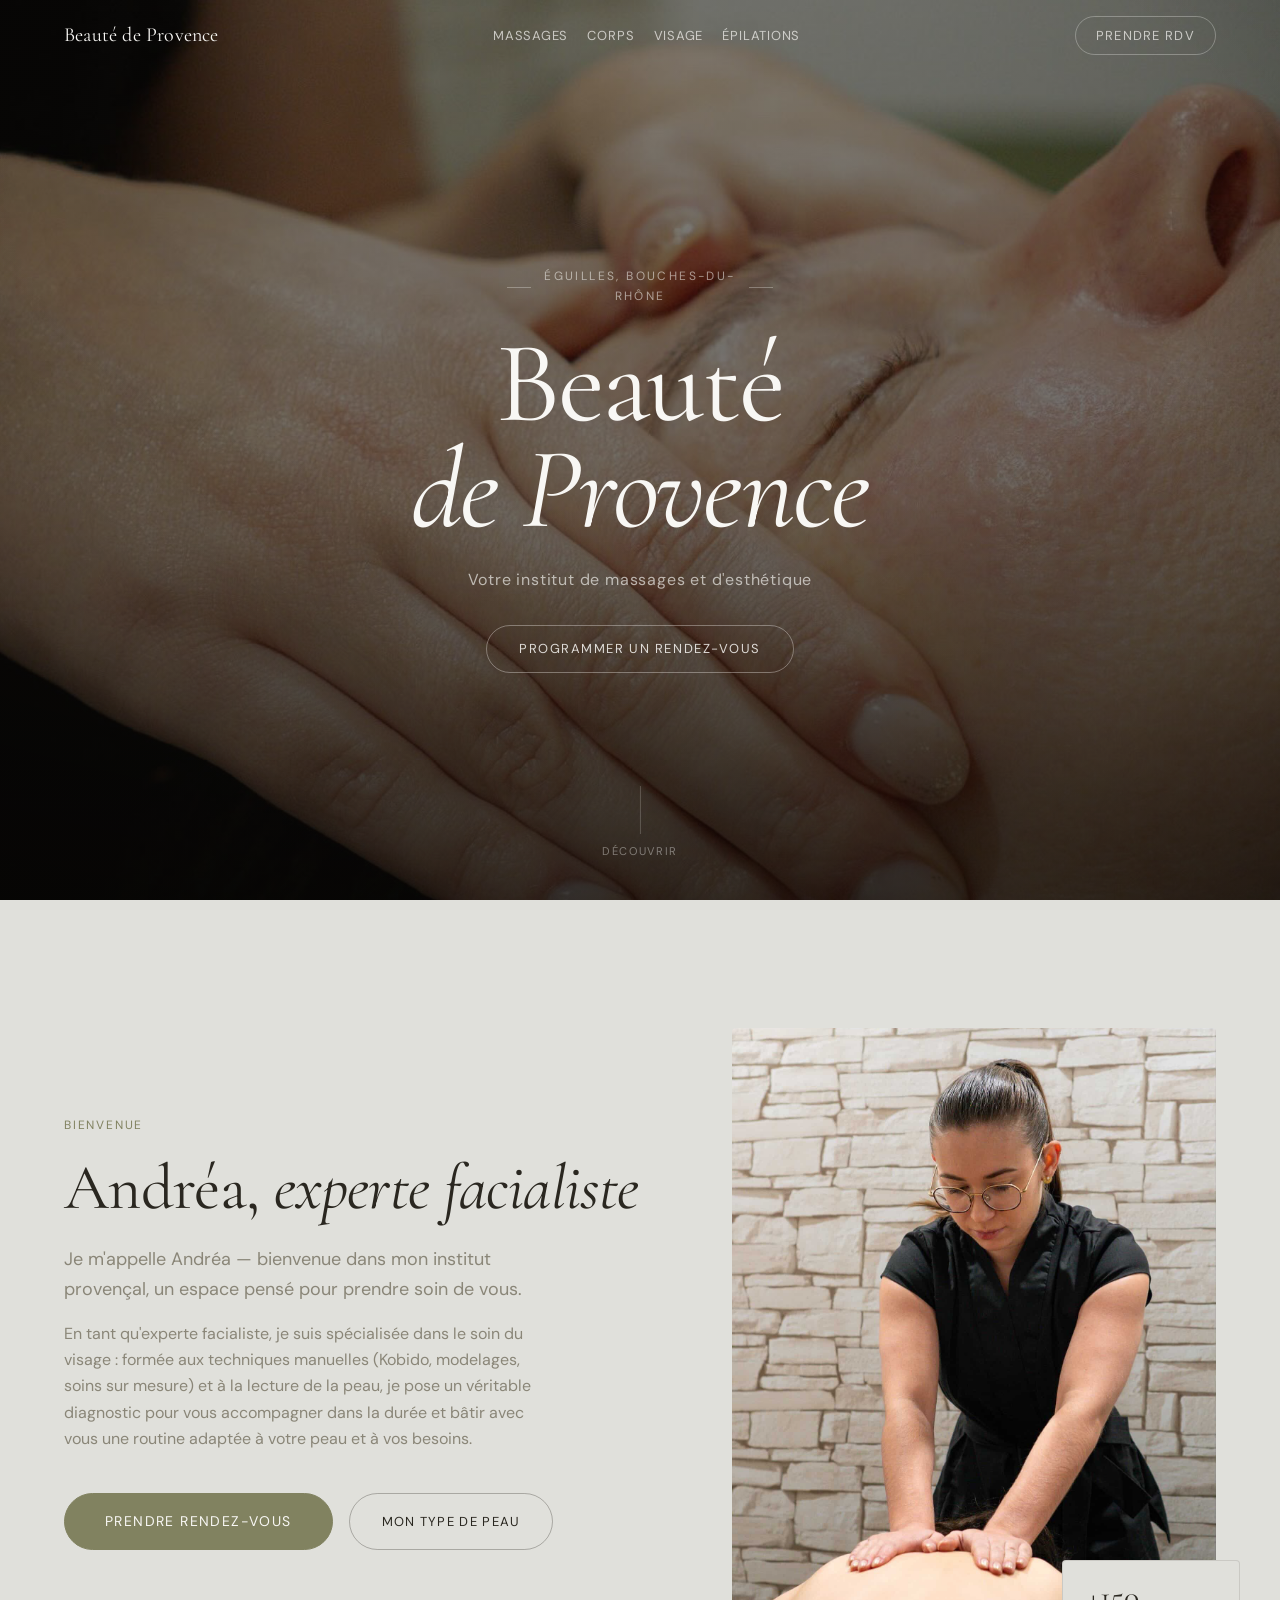
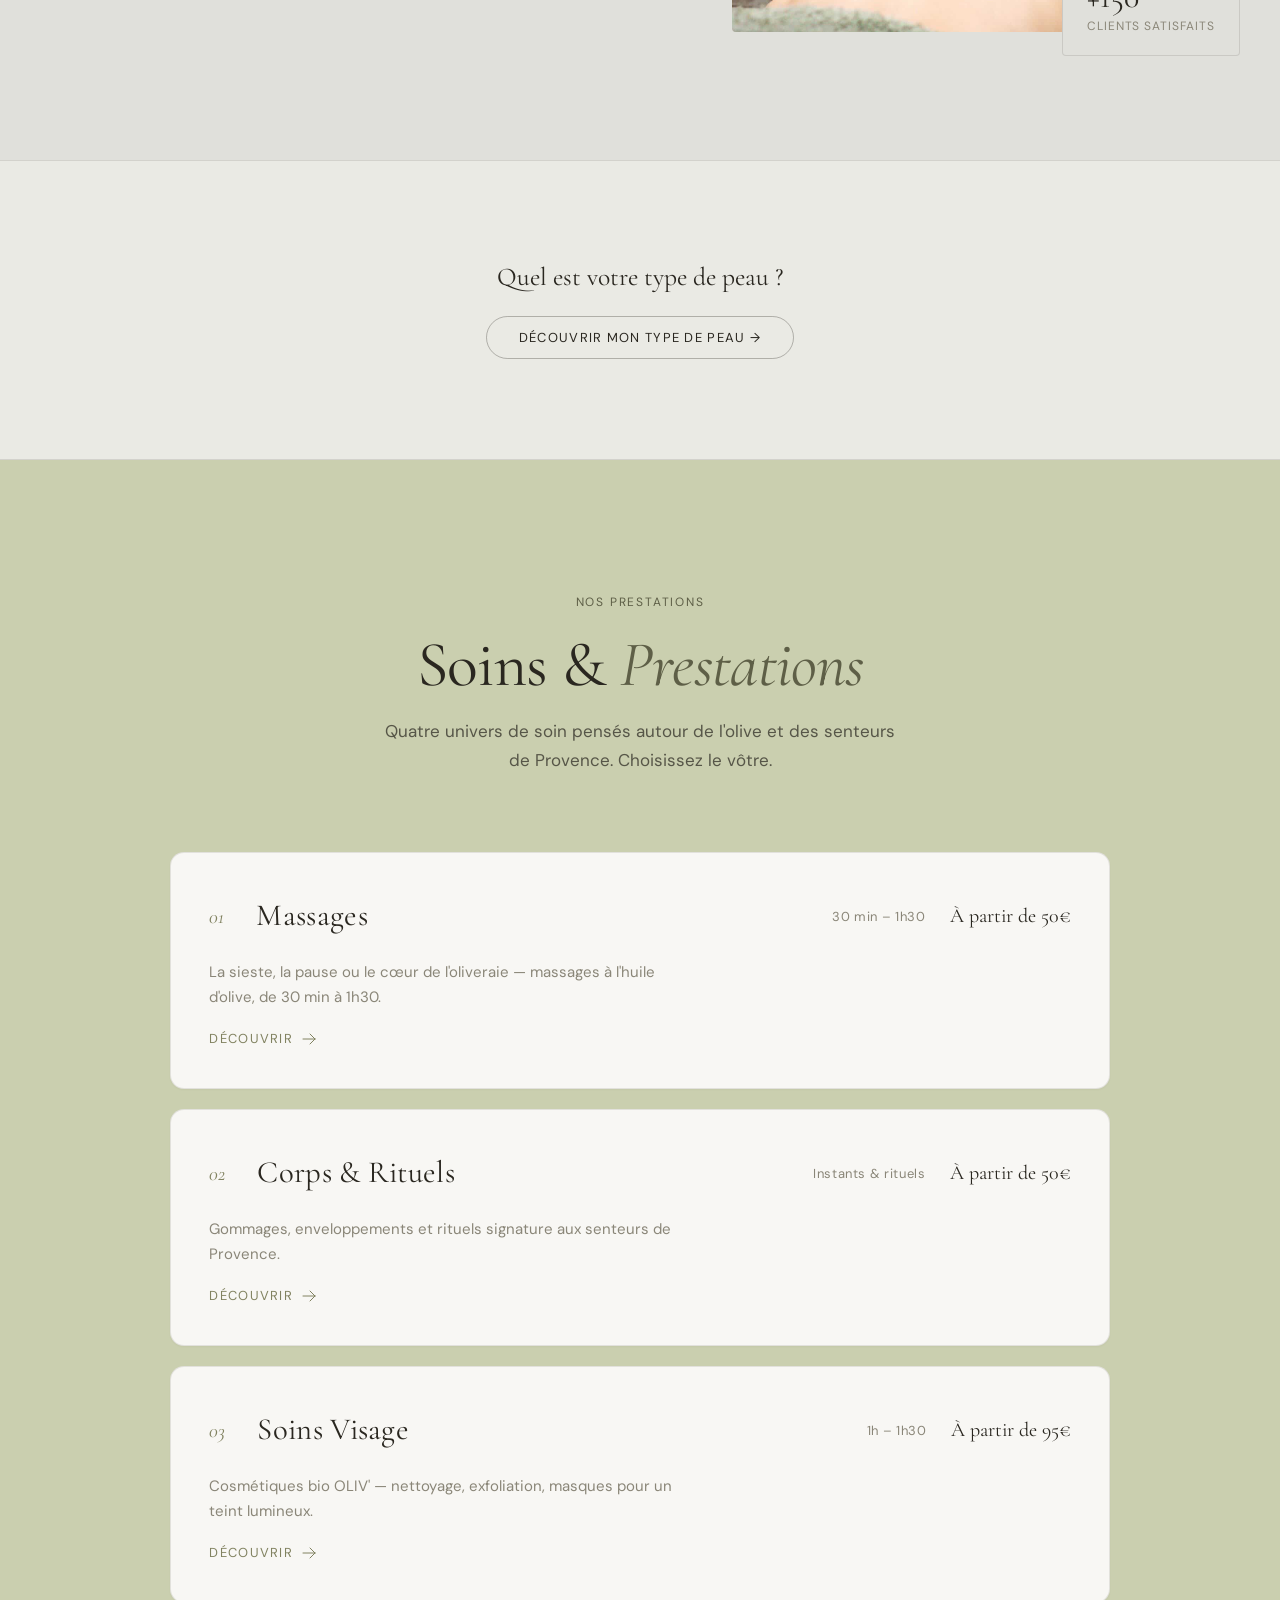
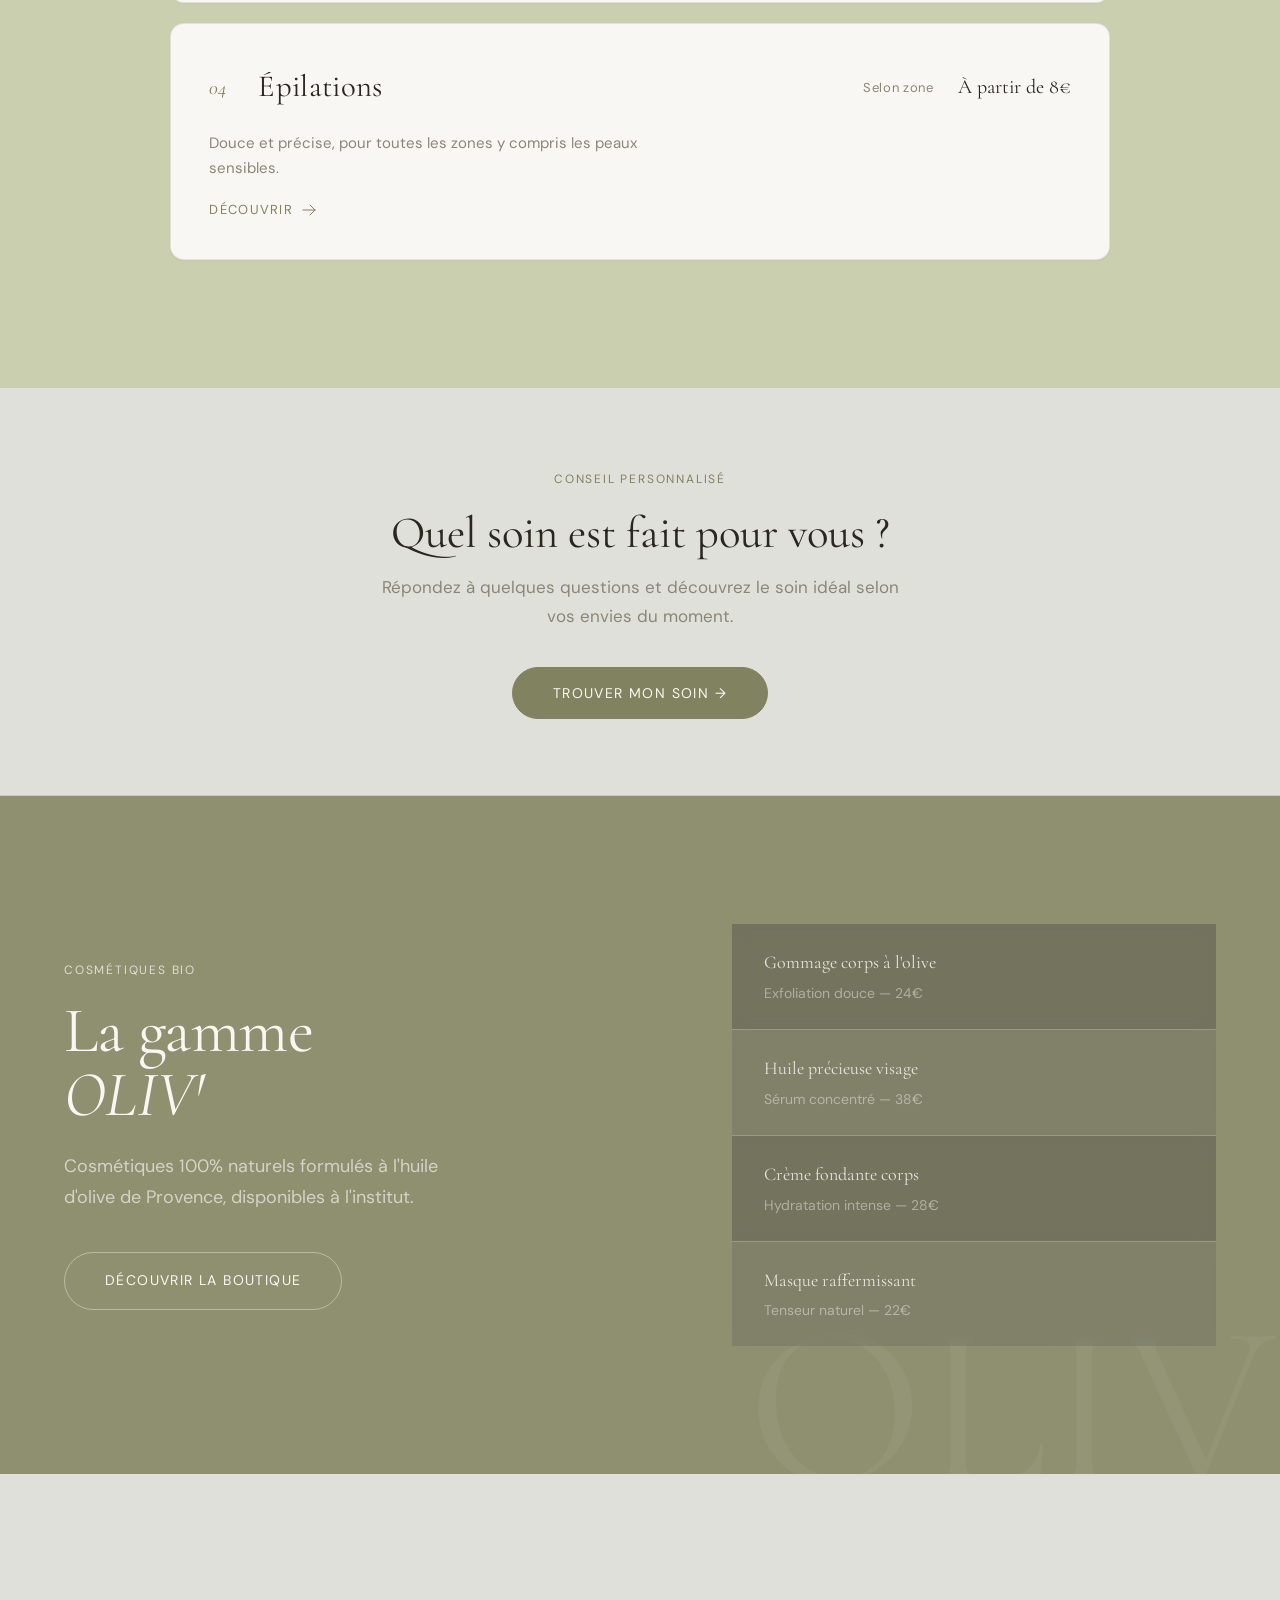
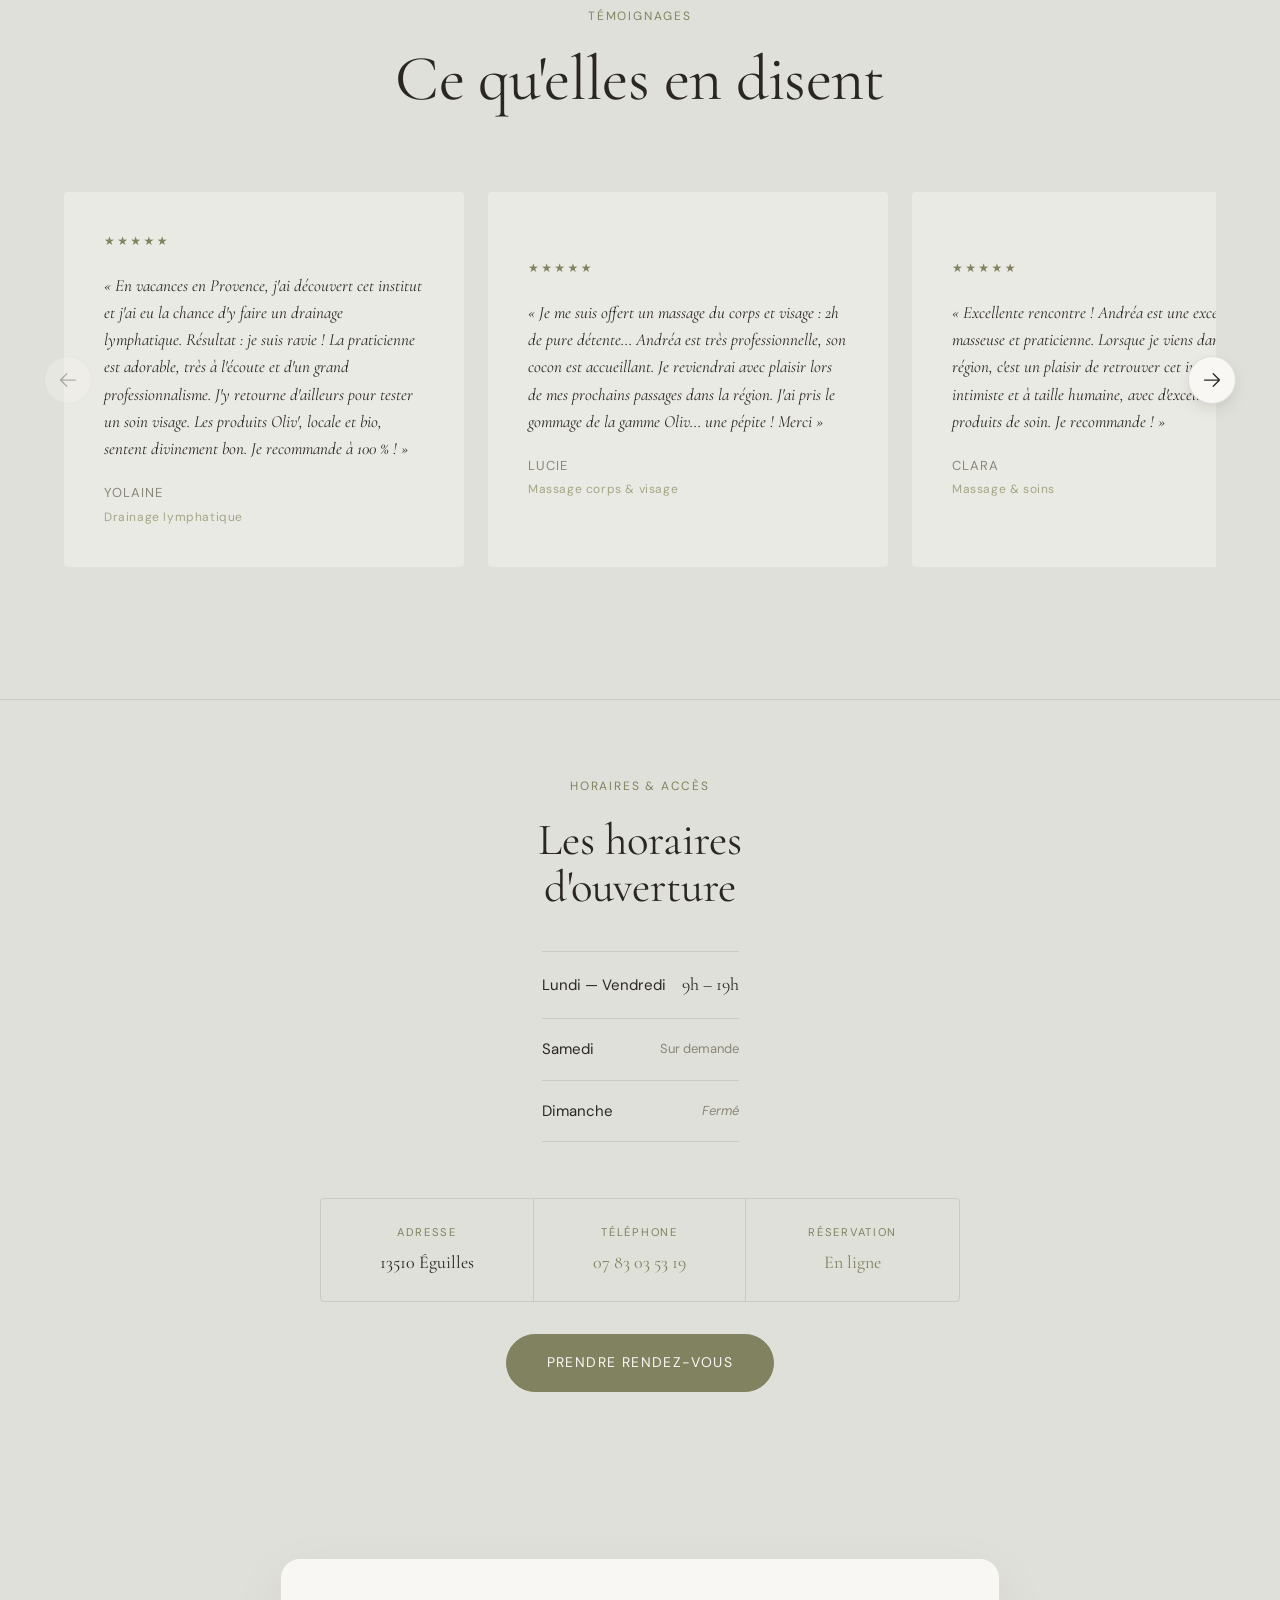
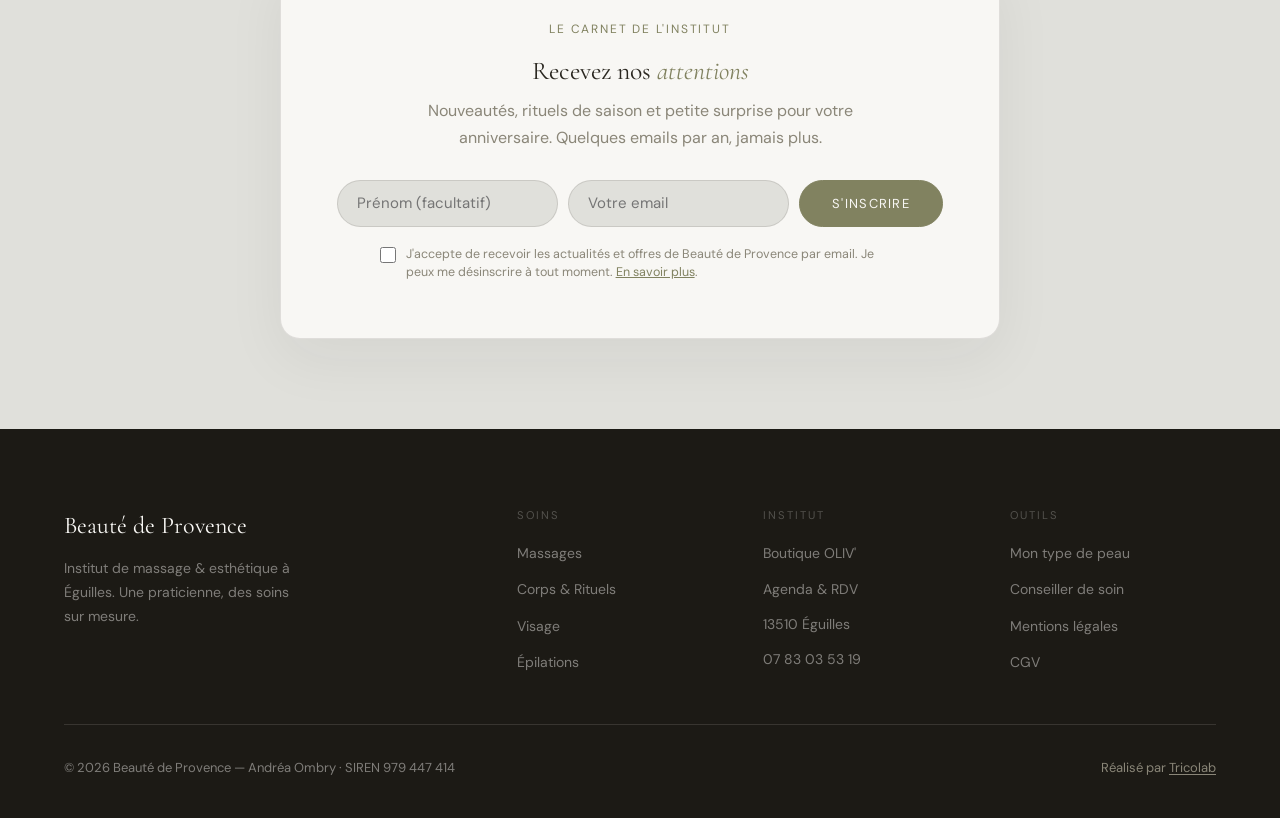
==== commit 8b4ad32b: "feat: nouvelle vidéo héro + carte soins visage + experte facialiste + résa cabine centrée - Héro acc" ====
--- a/index.html
+++ b/index.html
@@ -14,7 +14,7 @@
   <link rel="preconnect" href="https://fonts.googleapis.com">
   <link rel="preconnect" href="https://fonts.gstatic.com" crossorigin>
   <link href="https://fonts.googleapis.com/css2?family=Cormorant+Garamond:ital,wght@0,300;0,400;0,500;1,300;1,400&family=DM+Sans:wght@300;400;500&display=swap" rel="stylesheet">
-  <link rel="stylesheet" href="css/main.css?v=20260703f">
+  <link rel="stylesheet" href="css/main.css?v=20260703g">
 </head>
 <body>
 
@@ -49,7 +49,7 @@
   <div class="hero__media">
     <video
       class="hero__video"
-      src="assets/video/hero.mp4"
+      src="assets/video/7Y276.mp4"
       poster="assets/images/hero-poster.jpg"
       autoplay
       muted
@@ -501,9 +501,9 @@
   </div>
 </div>
 
-<script src="js/store.js?v=20260703f"></script>
-<script src="js/app.js?v=20260703f"></script>
-<script src="js/newsletter.js?v=20260703f"></script>
-<script src="js/reviews.js?v=20260703f"></script>
+<script src="js/store.js?v=20260703g"></script>
+<script src="js/app.js?v=20260703g"></script>
+<script src="js/newsletter.js?v=20260703g"></script>
+<script src="js/reviews.js?v=20260703g"></script>
 </body>
 </html>
--- a/css/main.css
+++ b/css/main.css
@@ -747,6 +747,18 @@
   text-transform: uppercase; color: var(--olive); margin-bottom: 1rem;
 }
 
+/* Badge « certifiée » (experte facialiste) */
+.cert-badge {
+  display: inline-flex; align-items: center; gap: .55rem;
+  padding: .5rem .9rem; margin-bottom: 1.25rem;
+  border: 1px solid color-mix(in srgb, var(--olive) 35%, transparent);
+  border-radius: 999px;
+  background: color-mix(in srgb, var(--olive) 7%, transparent);
+  color: var(--olive);
+  font-size: .72rem; letter-spacing: .12em; text-transform: uppercase; font-weight: 500;
+}
+.cert-badge__icon { width: 1.15rem; height: 1.15rem; flex: 0 0 auto; }
+
 /* Section head block */
 .section-head { margin-bottom: clamp(2.5rem, 5vw, 4rem); }
 .section-head .d2 { margin-top: .5rem; }
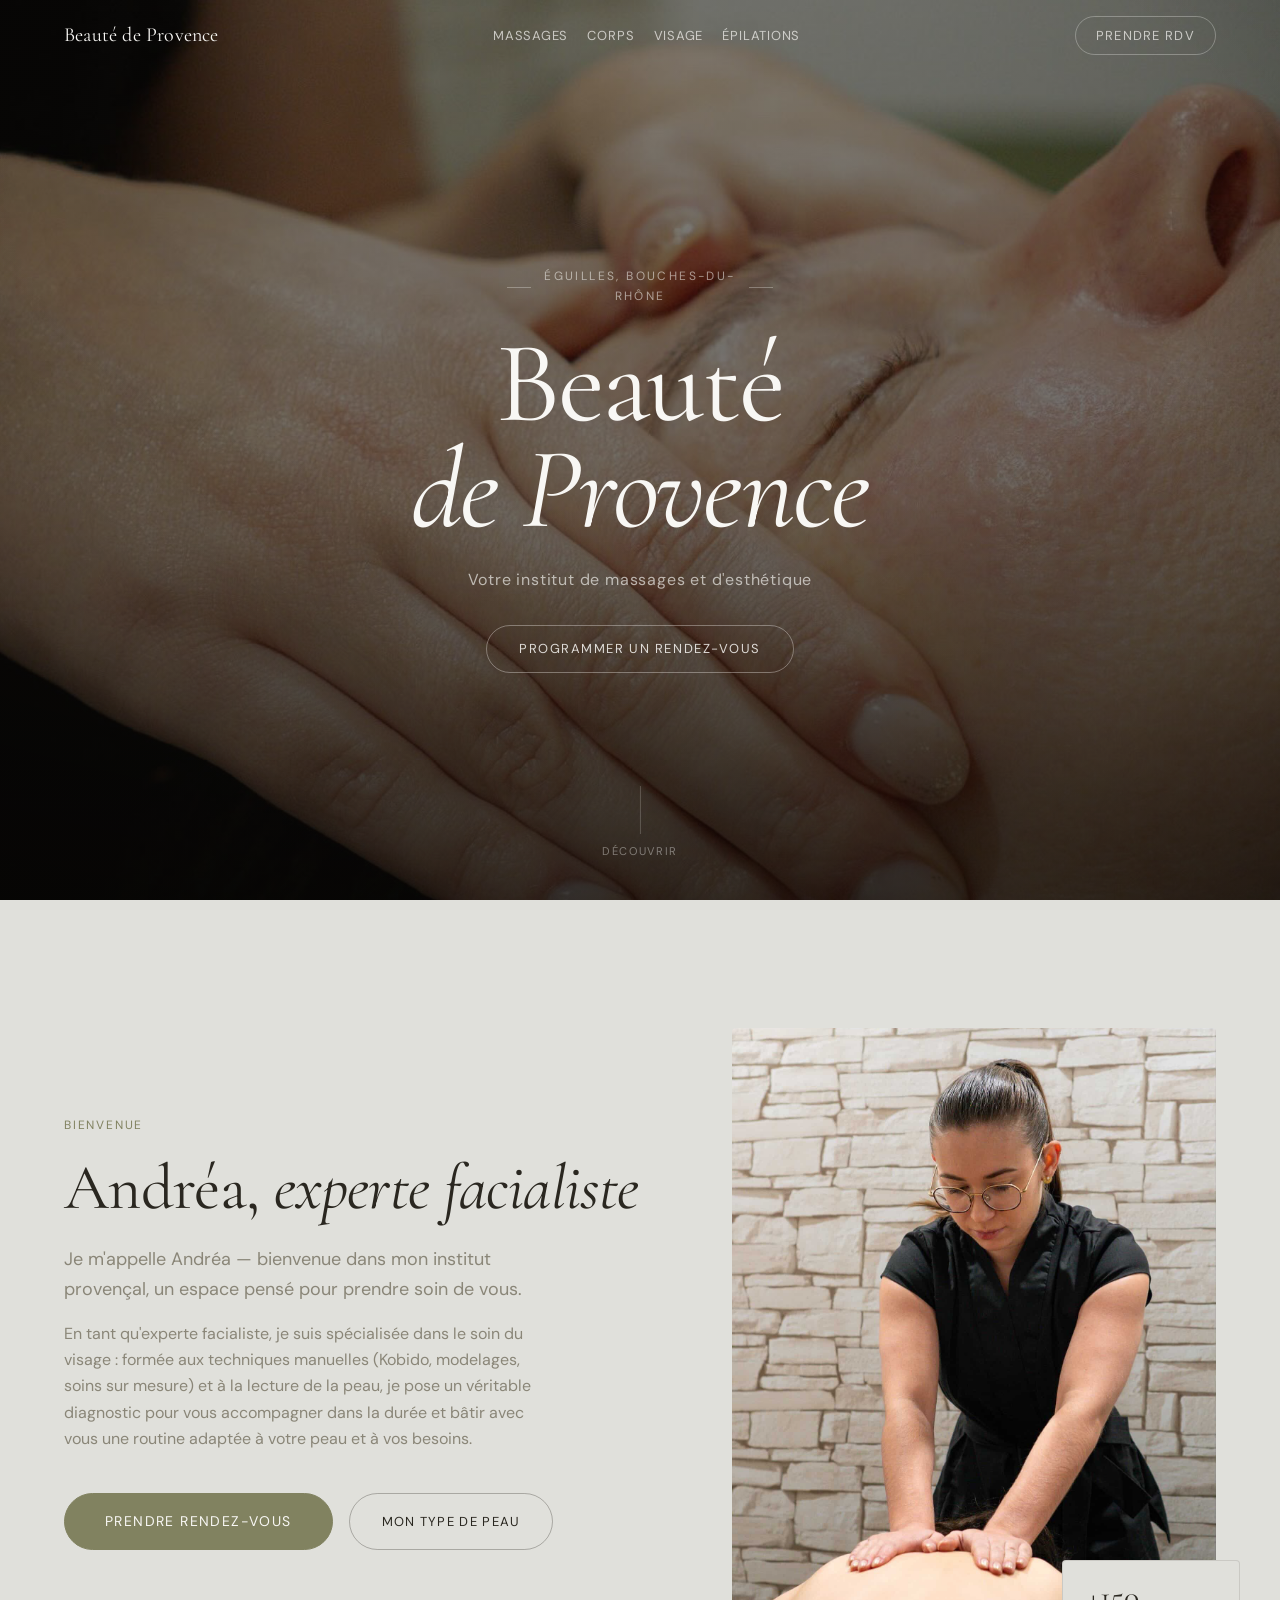
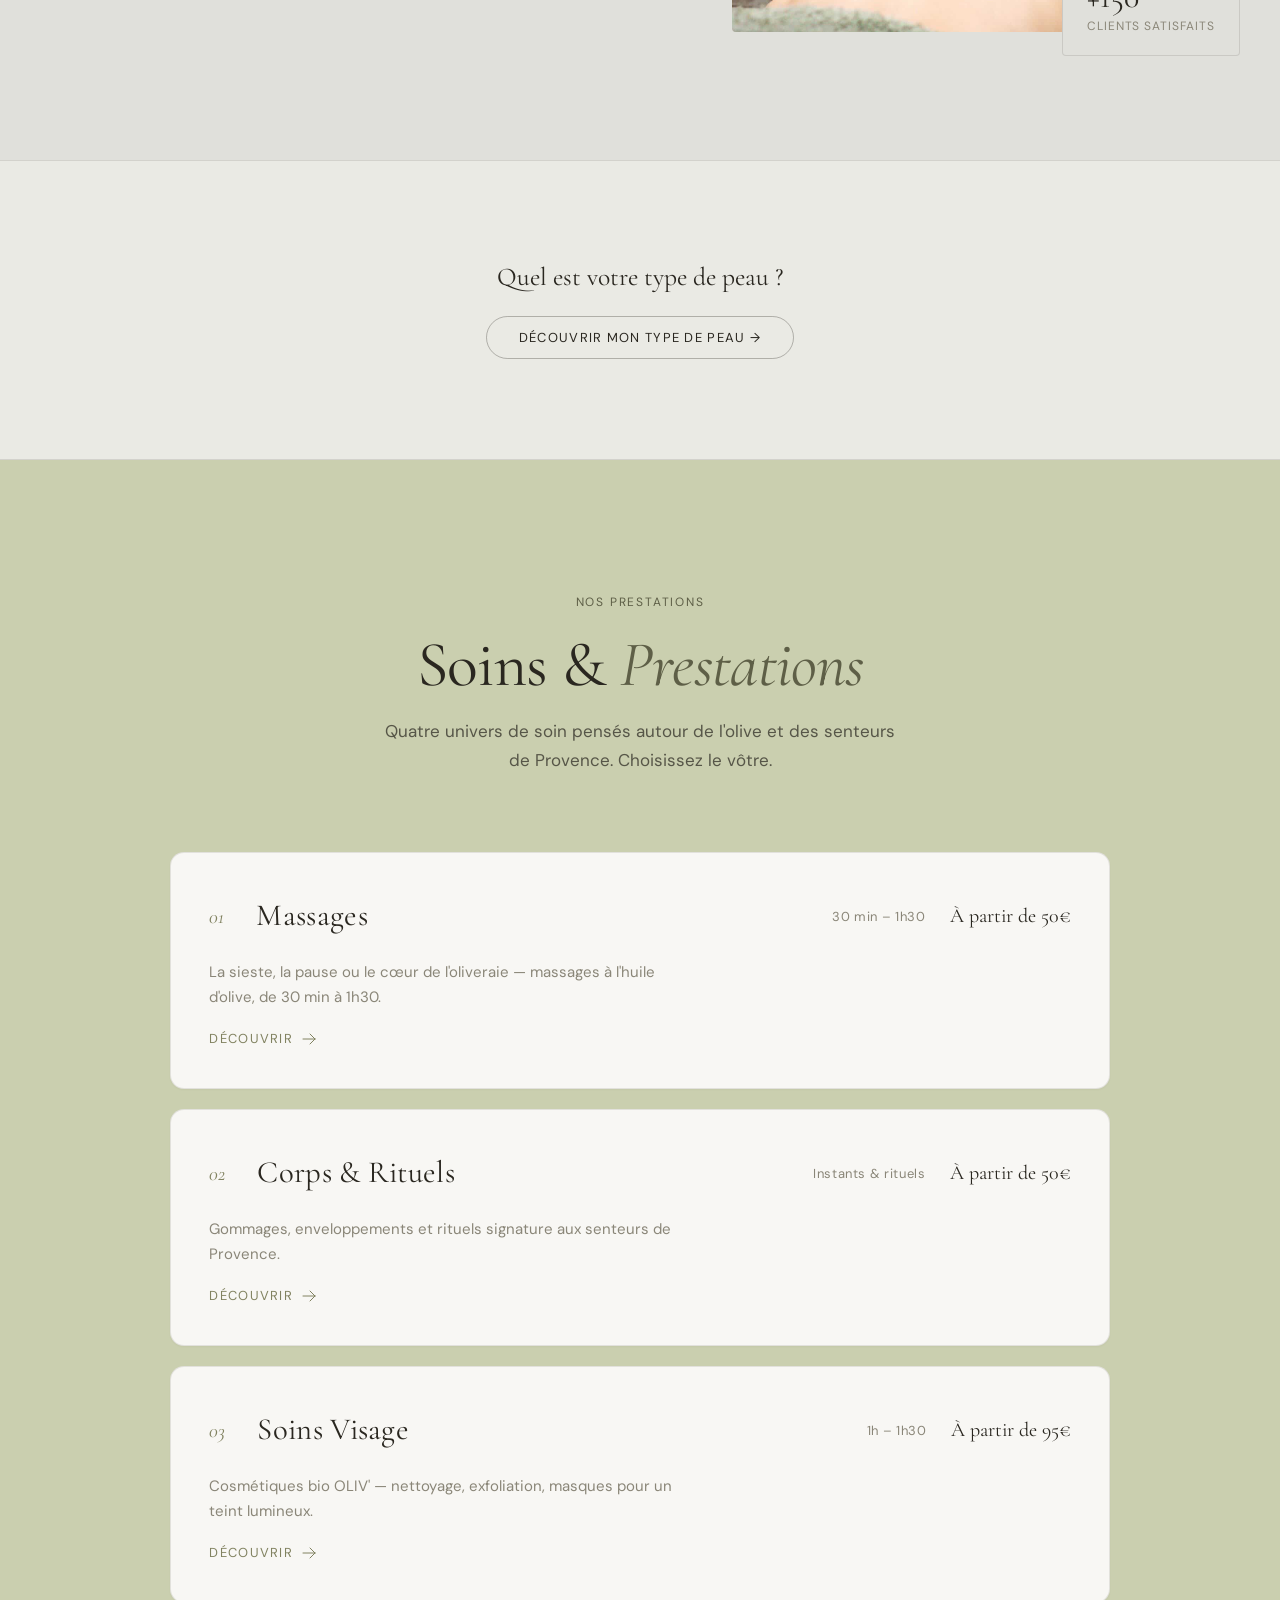
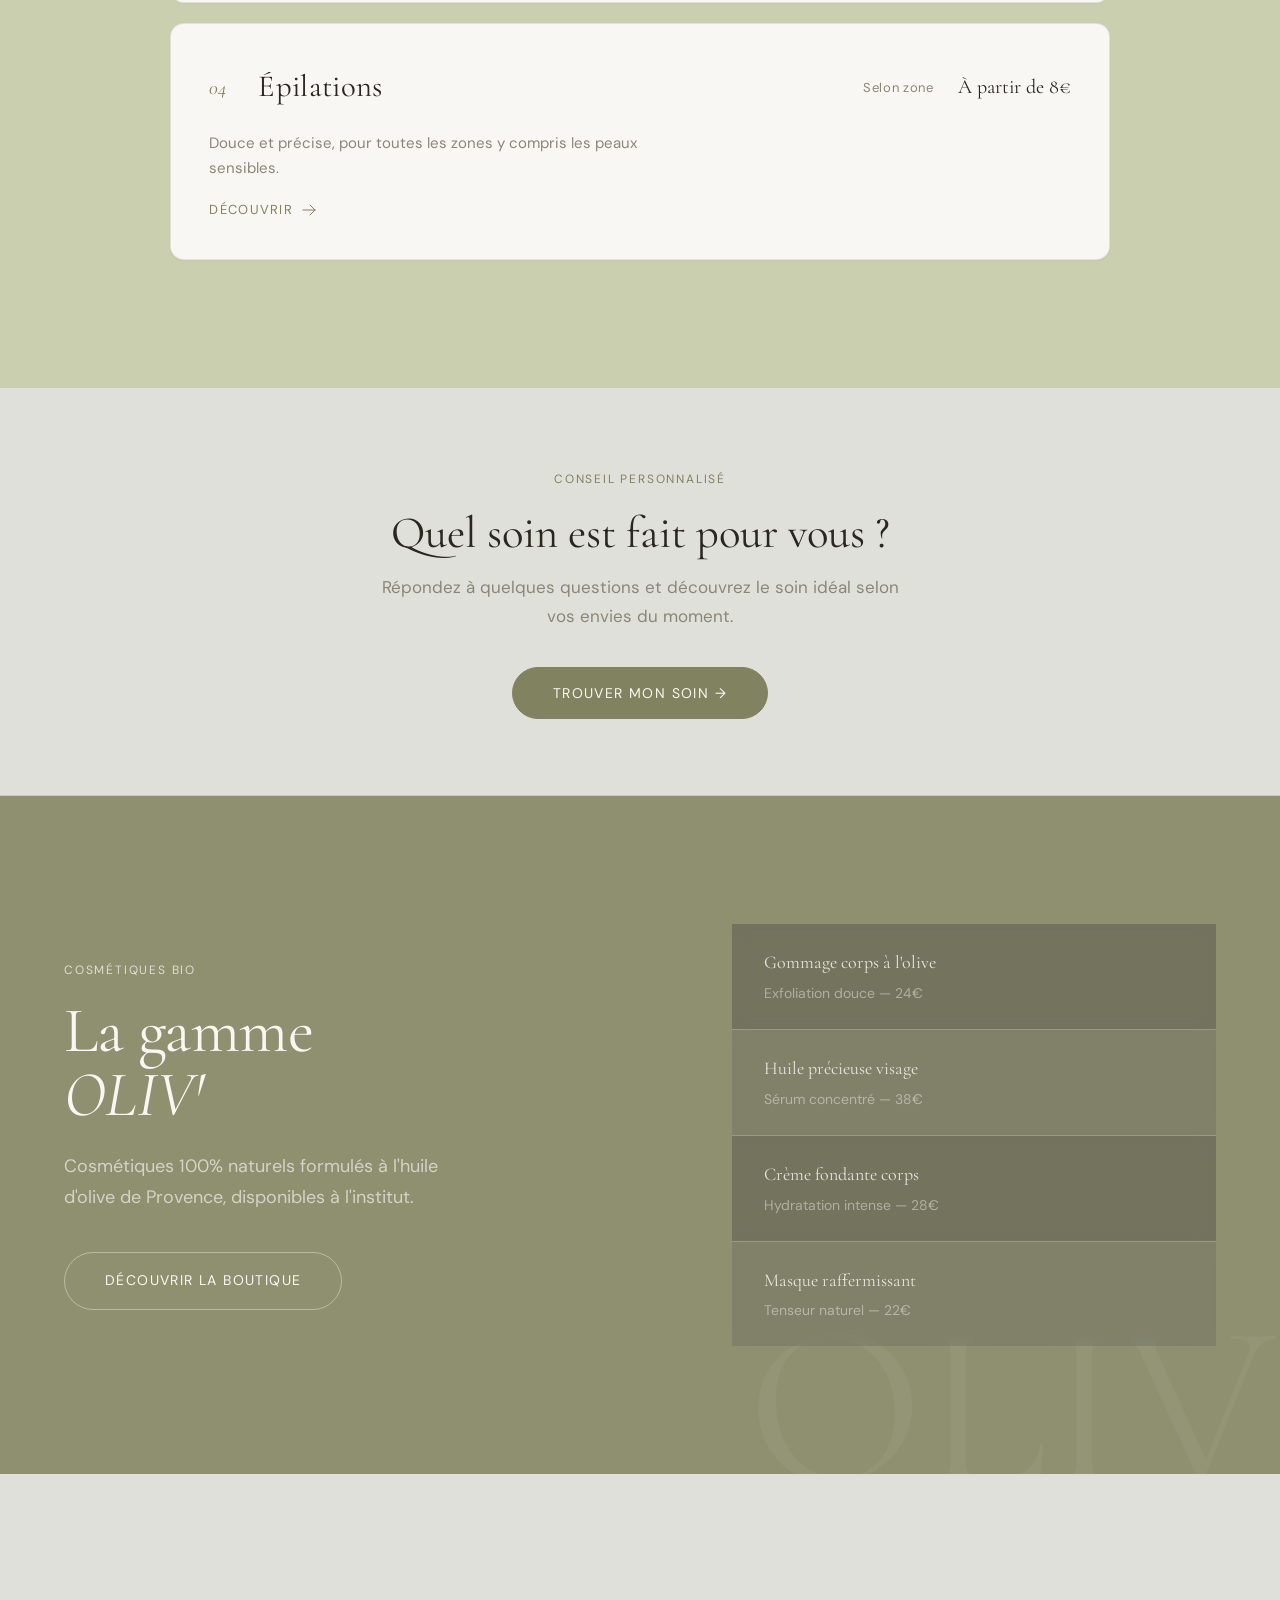
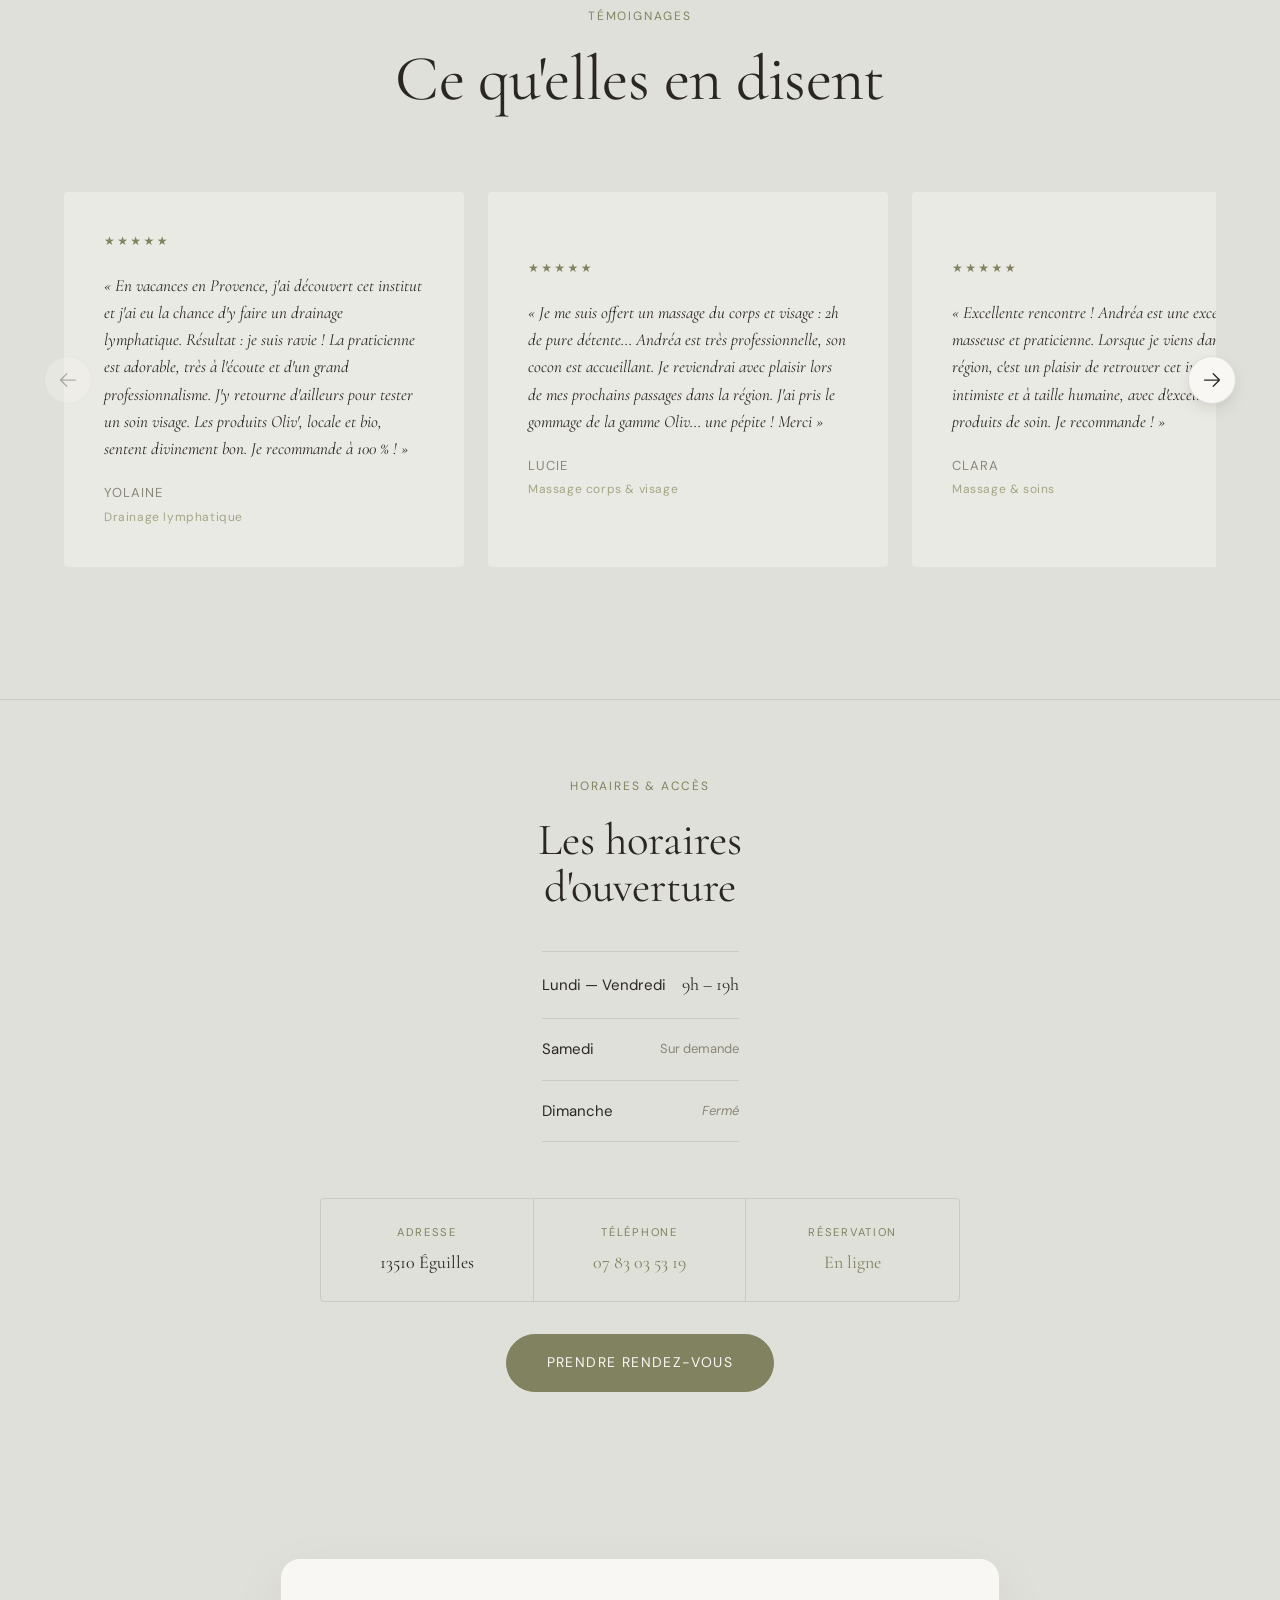
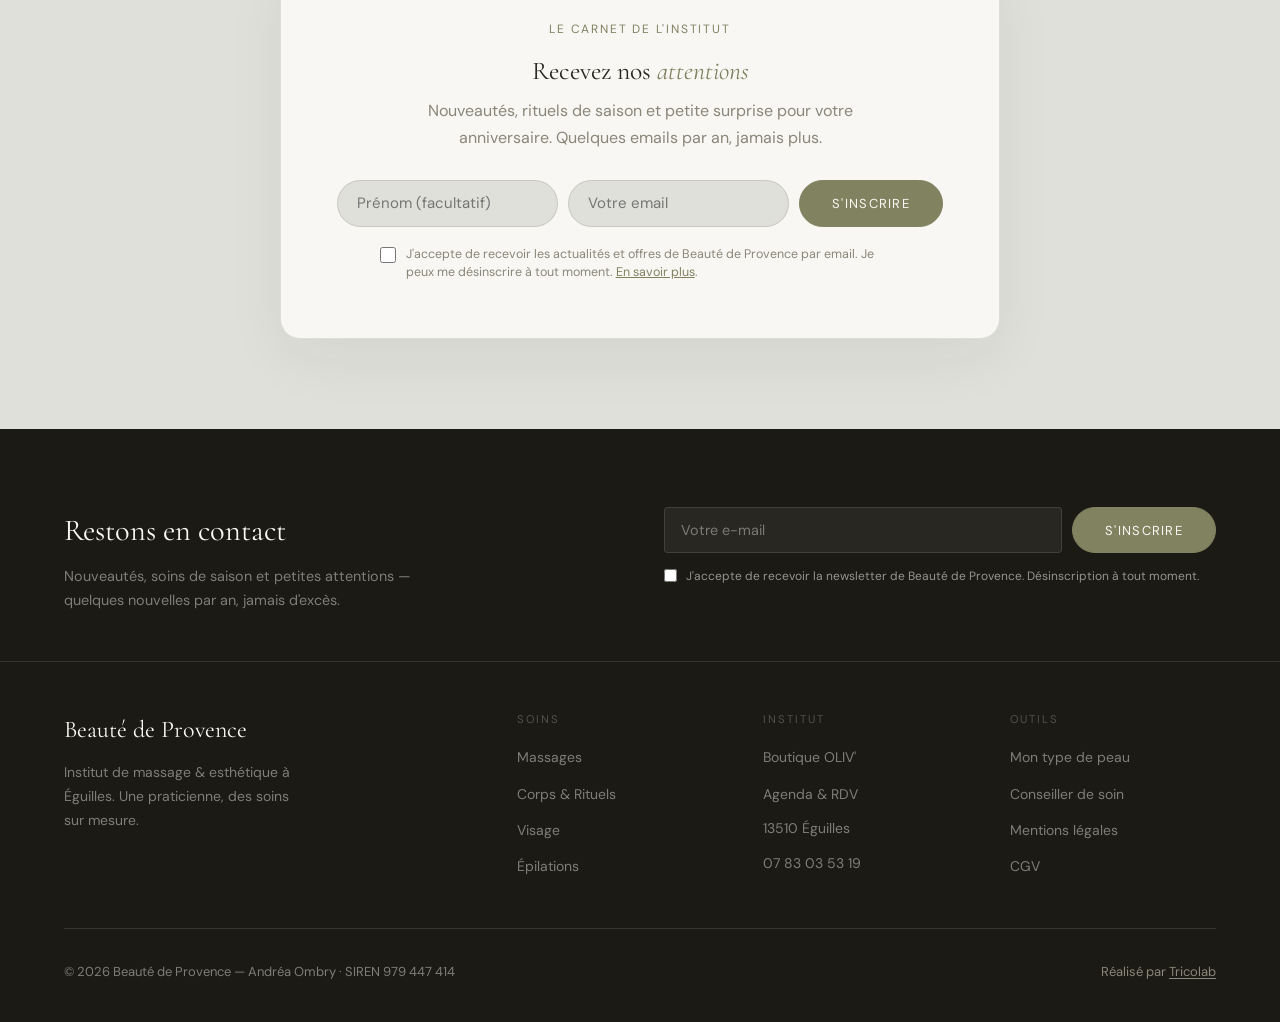
==== commit 9b41e392: "feat: newsletter — formulaire en pied de page + endpoint subscribe (Apps Script) Formulaire d'inscri" ====
--- a/index.html
+++ b/index.html
@@ -14,7 +14,11 @@
   <link rel="preconnect" href="https://fonts.googleapis.com">
   <link rel="preconnect" href="https://fonts.gstatic.com" crossorigin>
   <link href="https://fonts.googleapis.com/css2?family=Cormorant+Garamond:ital,wght@0,300;0,400;0,500;1,300;1,400&family=DM+Sans:wght@300;400;500&display=swap" rel="stylesheet">
-  <link rel="stylesheet" href="css/main.css?v=20260703g">
+  <link rel="stylesheet" href="css/main.css?v=20260703j">
+  <link rel="icon" href="favicon.svg?v=20260703j" type="image/svg+xml">
+  <link rel="icon" href="favicon-32.png?v=20260703j" sizes="32x32" type="image/png">
+  <link rel="icon" href="favicon-16.png?v=20260703j" sizes="16x16" type="image/png">
+  <link rel="apple-touch-icon" href="apple-touch-icon.png?v=20260703j">
 </head>
 <body>
 
@@ -424,6 +428,25 @@
 
 <!-- ═══════════════════════════════ FOOTER ════════════════════════════ -->
 <footer class="footer">
+  <div class="footer__nl">
+    <div class="wrap footer__nl-inner">
+      <div>
+        <p class="footer__nl-title">Restons en contact</p>
+        <p class="footer__nl-sub">Nouveautés, soins de saison et petites attentions — quelques nouvelles par an, jamais d'excès.</p>
+      </div>
+      <form class="nl-form" novalidate>
+        <div class="nl-form__row">
+          <input type="email" name="email" class="nl-form__input" placeholder="Votre e-mail" autocomplete="email" aria-label="Votre adresse e-mail" required>
+          <button type="submit" class="btn btn--olive nl-form__btn">S'inscrire</button>
+        </div>
+        <label class="nl-form__consent">
+          <input type="checkbox" class="nl-form__check" required>
+          <span>J'accepte de recevoir la newsletter de Beauté de Provence. Désinscription à tout moment.</span>
+        </label>
+        <p class="nl-form__msg" role="status" aria-live="polite"></p>
+      </form>
+    </div>
+  </div>
   <div class="wrap">
     <div class="footer__grid">
       <div>
@@ -501,9 +524,9 @@
   </div>
 </div>
 
-<script src="js/store.js?v=20260703g"></script>
-<script src="js/app.js?v=20260703g"></script>
-<script src="js/newsletter.js?v=20260703g"></script>
-<script src="js/reviews.js?v=20260703g"></script>
+<script src="js/store.js?v=20260703j"></script>
+<script src="js/app.js?v=20260703j"></script>
+<script src="js/newsletter.js?v=20260703j"></script>
+<script src="js/reviews.js?v=20260703j"></script>
 </body>
 </html>
--- a/css/main.css
+++ b/css/main.css
@@ -607,6 +607,33 @@
 .footer__credit { color: var(--text-muted); }
 .footer__credit a { color: inherit; text-decoration: underline; text-underline-offset: 2px; }
 
+/* Newsletter (pied de page) */
+.footer__nl { border-bottom: 1px solid var(--line-dark); padding-bottom: clamp(2rem, 4vw, 3rem); margin-bottom: clamp(2rem, 4vw, 3rem); }
+.footer__nl-inner {
+  display: grid; grid-template-columns: 1fr; gap: 1.5rem 3rem; align-items: center;
+}
+@media (min-width: 860px) { .footer__nl-inner { grid-template-columns: 1fr 1fr; } }
+.footer__nl-title { font-family: var(--font-display); font-size: clamp(1.4rem, 2.4vw, 1.9rem); color: var(--white); margin-bottom: .5rem; }
+.footer__nl-sub { font-size: .9rem; line-height: 1.7; max-width: 40ch; }
+.nl-form__row { display: flex; flex-wrap: wrap; gap: .625rem; }
+.nl-form__input {
+  flex: 1 1 200px; min-width: 0; padding: .8rem 1rem;
+  background: rgba(248,247,244,.06); color: var(--white);
+  border: 1px solid var(--line-dark); border-radius: 4px;
+  font-family: inherit; font-size: .9rem; transition: border-color var(--t), background var(--t);
+}
+.nl-form__input::placeholder { color: rgba(248,247,244,.4); }
+.nl-form__input:focus { outline: none; border-color: var(--olive); background: rgba(248,247,244,.1); }
+.nl-form__btn { flex: 0 0 auto; white-space: nowrap; }
+.nl-form__consent {
+  display: flex; align-items: flex-start; gap: .55rem; margin-top: .85rem;
+  font-size: .75rem; line-height: 1.5; color: rgba(248,247,244,.55); cursor: pointer;
+}
+.nl-form__check { margin-top: .15rem; accent-color: var(--olive); flex: 0 0 auto; }
+.nl-form__msg { margin-top: .75rem; font-size: .8rem; min-height: 1.1em; }
+.nl-form__msg.is-ok { color: #8fbf7f; }
+.nl-form__msg.is-err { color: #e39b8f; }
+
 /* ================================================================
    STICKY CTA / BACK TO TOP
 ================================================================ */
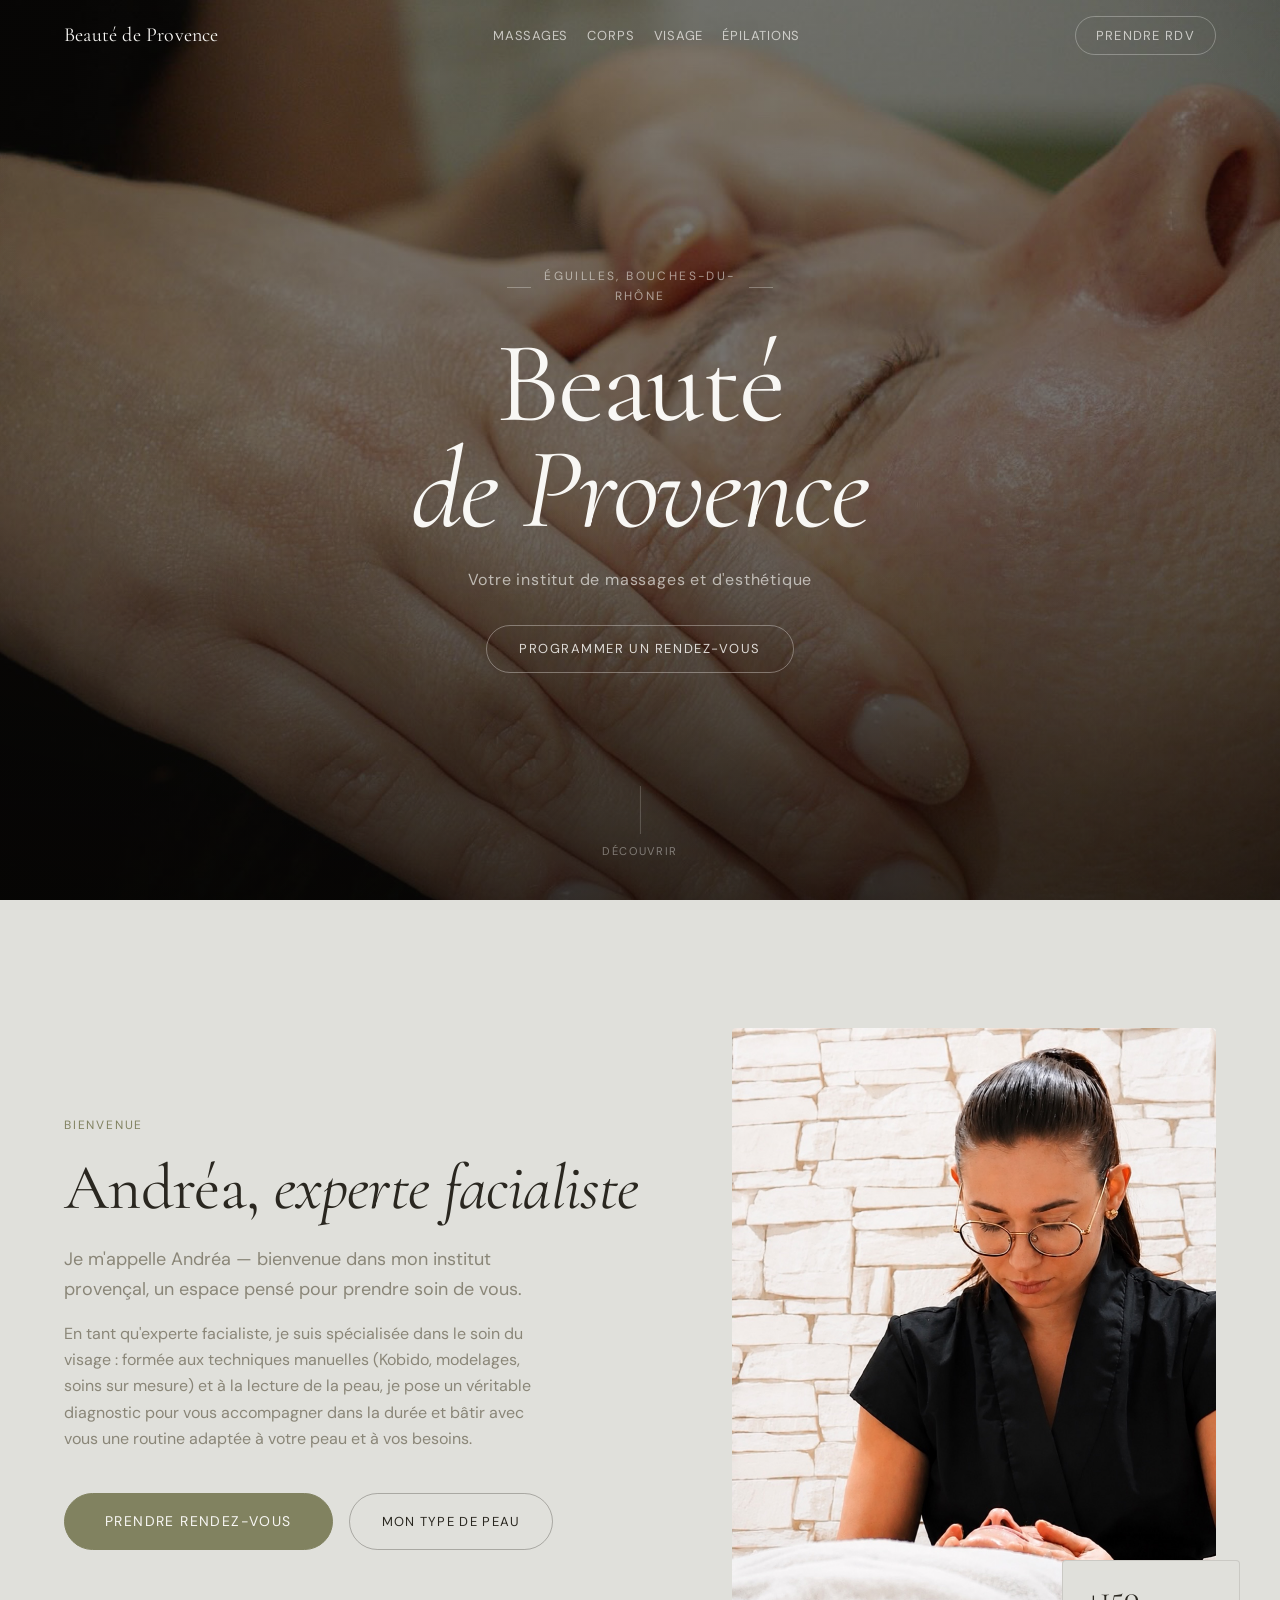
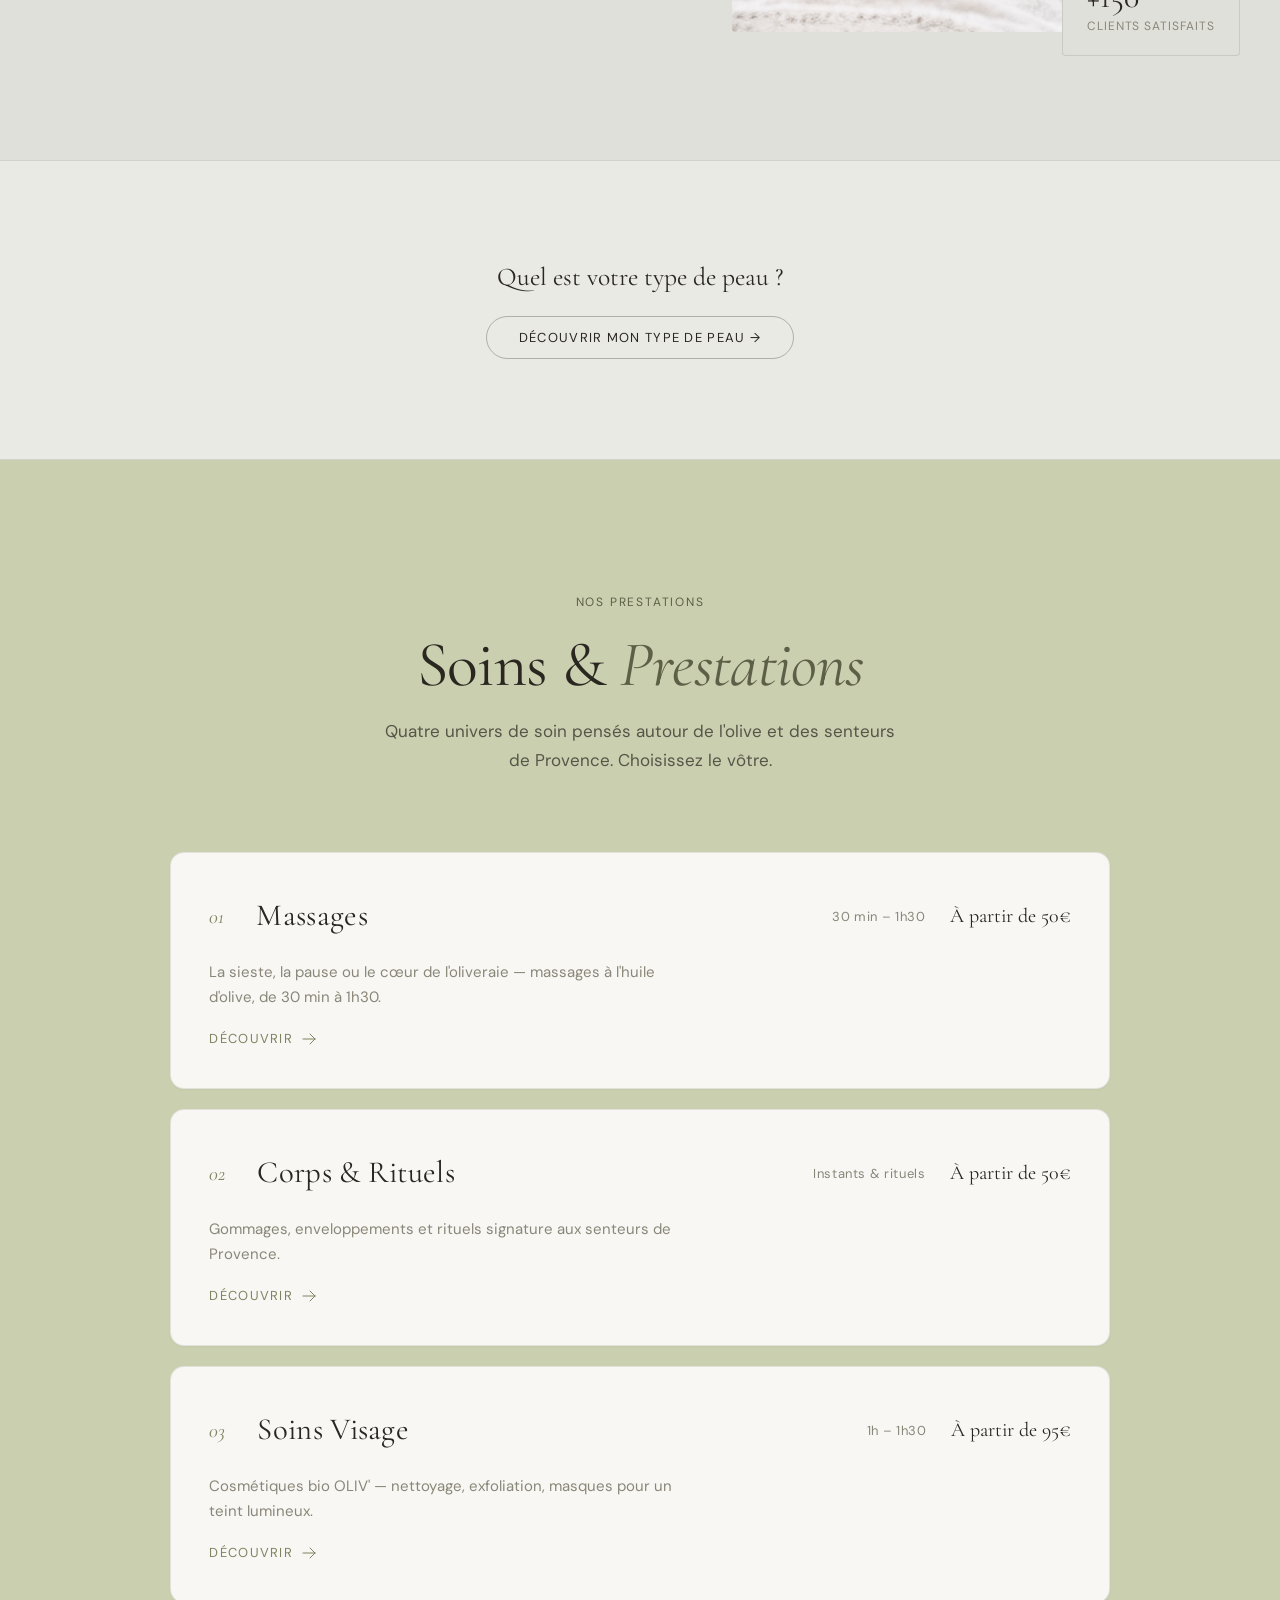
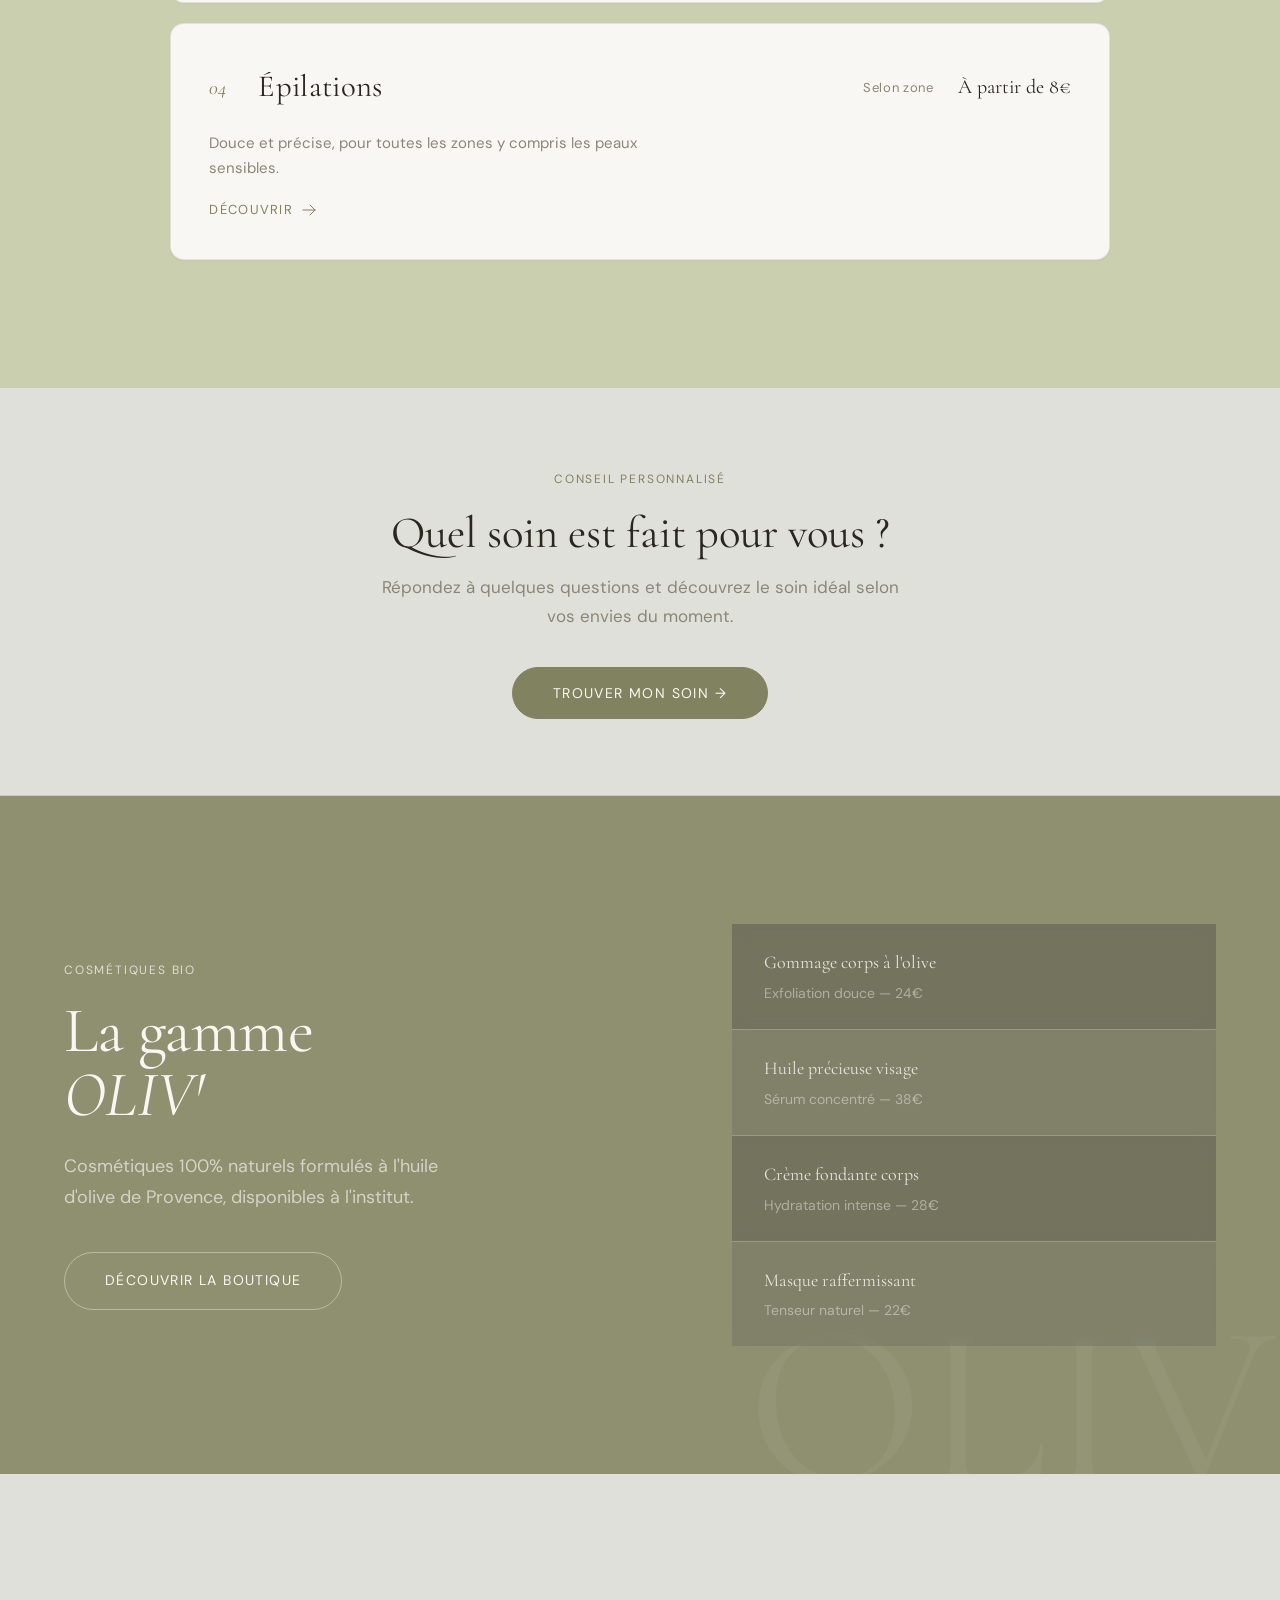
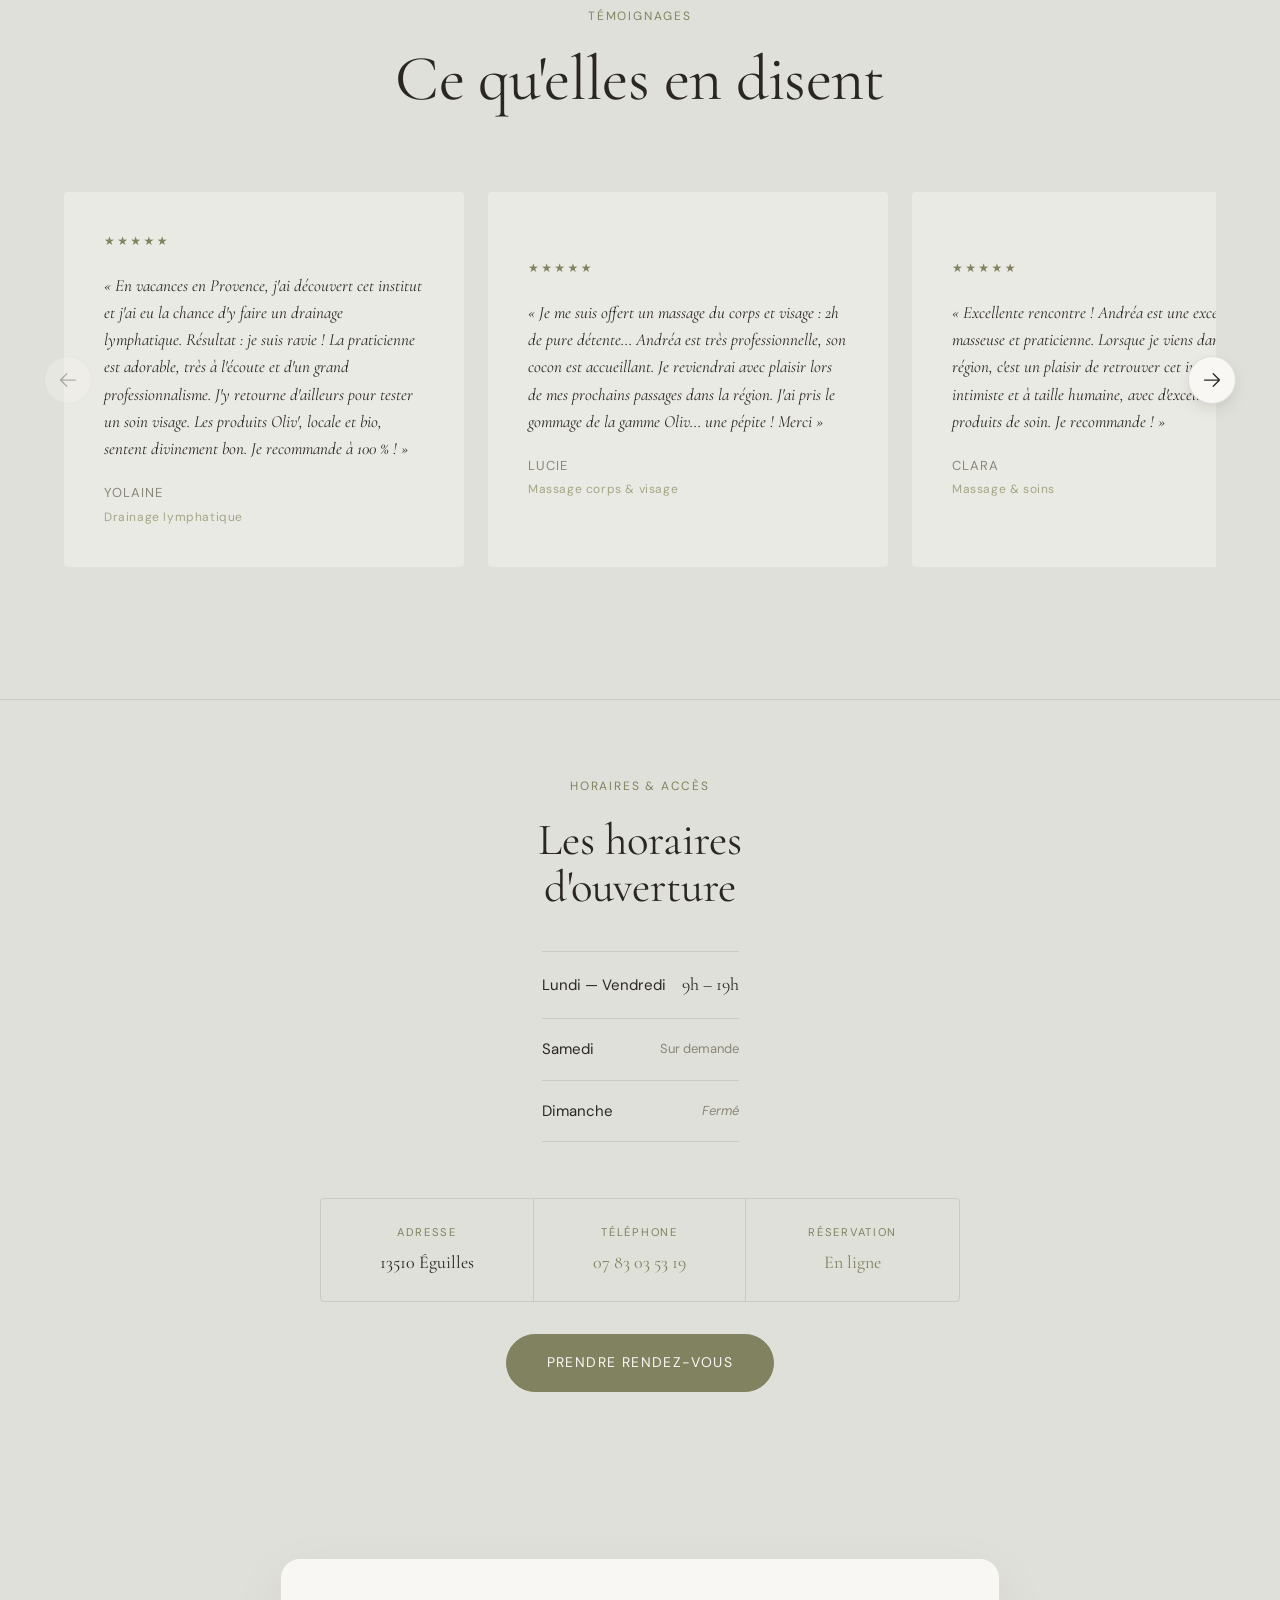
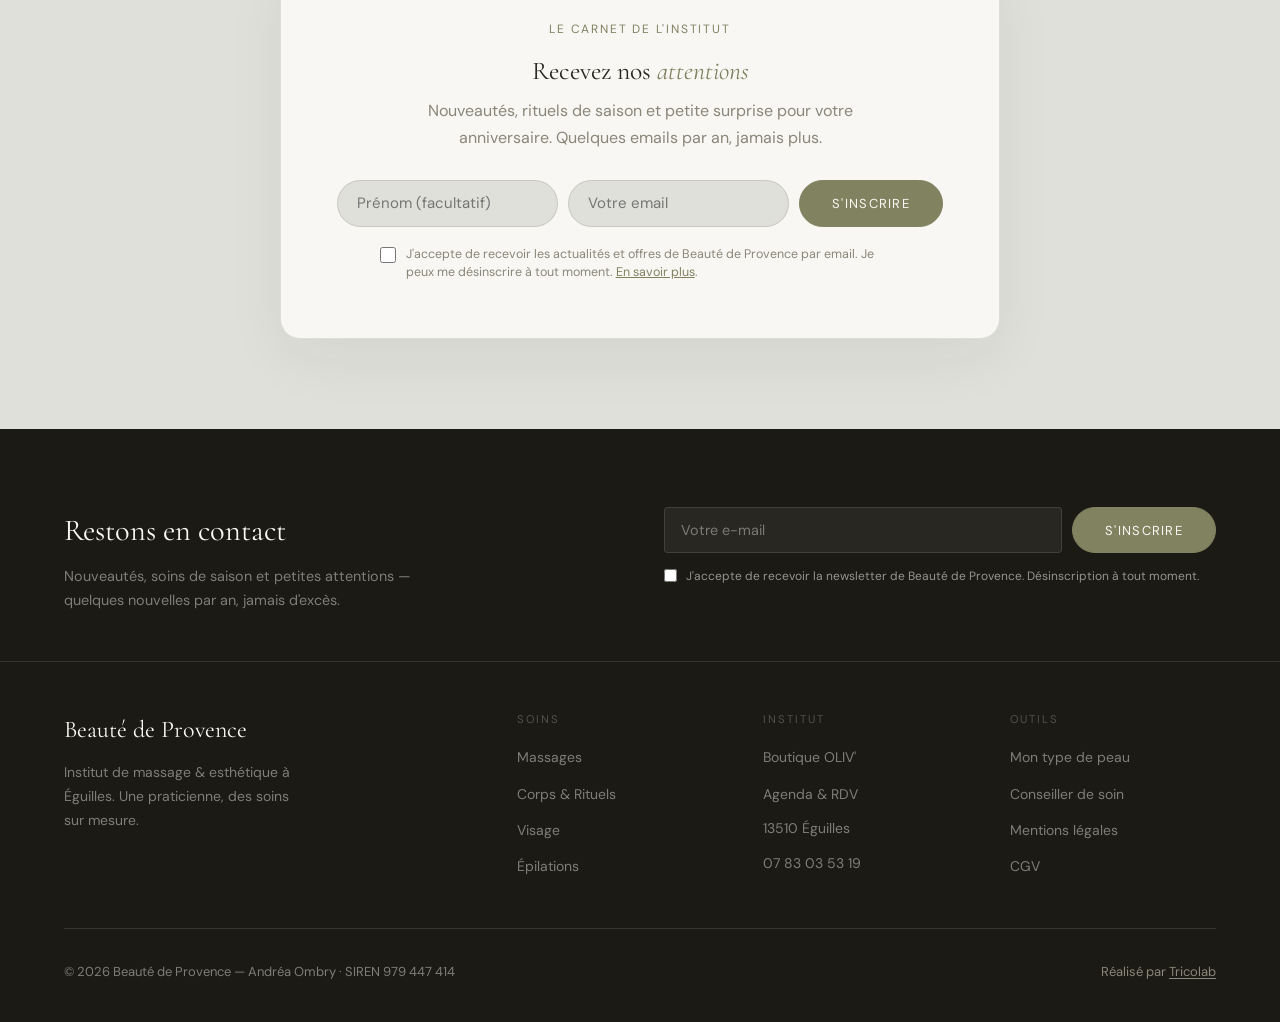
==== commit f8e9e3d6: "feat(images): update massage, corps & accueil photos - massages.html: new massage-detente.jpg - corp" ====
--- a/index.html
+++ b/index.html
@@ -14,11 +14,11 @@
   <link rel="preconnect" href="https://fonts.googleapis.com">
   <link rel="preconnect" href="https://fonts.gstatic.com" crossorigin>
   <link href="https://fonts.googleapis.com/css2?family=Cormorant+Garamond:ital,wght@0,300;0,400;0,500;1,300;1,400&family=DM+Sans:wght@300;400;500&display=swap" rel="stylesheet">
-  <link rel="stylesheet" href="css/main.css?v=20260703j">
-  <link rel="icon" href="favicon.svg?v=20260703j" type="image/svg+xml">
-  <link rel="icon" href="favicon-32.png?v=20260703j" sizes="32x32" type="image/png">
-  <link rel="icon" href="favicon-16.png?v=20260703j" sizes="16x16" type="image/png">
-  <link rel="apple-touch-icon" href="apple-touch-icon.png?v=20260703j">
+  <link rel="stylesheet" href="css/main.css?v=20260704b">
+  <link rel="icon" href="favicon.svg?v=20260704b" type="image/svg+xml">
+  <link rel="icon" href="favicon-32.png?v=20260704b" sizes="32x32" type="image/png">
+  <link rel="icon" href="favicon-16.png?v=20260704b" sizes="16x16" type="image/png">
+  <link rel="apple-touch-icon" href="apple-touch-icon.png?v=20260704b">
 </head>
 <body>
 
@@ -98,7 +98,7 @@
       <div data-reveal="right" data-delay="2">
         <div style="position:relative">
           <div class="card-photo" style="aspect-ratio:4/5">
-            <img src="assets/images/institut-massage.jpg" alt="Andréa, praticienne à l'institut Beauté de Provence, réalisant un massage" loading="lazy">
+            <img src="assets/images/andrea-bienvenue.jpg" alt="Andréa, praticienne à l'institut Beauté de Provence, réalisant un massage" loading="lazy">
           </div>
           <div class="hide-mobile" style="position:absolute;bottom:-1.5rem;right:-1.5rem;background:var(--bg);border:1px solid var(--line);border-radius:4px;padding:1.25rem 1.5rem;min-width:160px">
             <p style="font-family:var(--font-display);font-size:2rem;line-height:1">+150</p>
@@ -524,9 +524,9 @@
   </div>
 </div>
 
-<script src="js/store.js?v=20260703j"></script>
-<script src="js/app.js?v=20260703j"></script>
-<script src="js/newsletter.js?v=20260703j"></script>
-<script src="js/reviews.js?v=20260703j"></script>
+<script src="js/store.js?v=20260704b"></script>
+<script src="js/app.js?v=20260704b"></script>
+<script src="js/newsletter.js?v=20260704b"></script>
+<script src="js/reviews.js?v=20260704b"></script>
 </body>
 </html>
